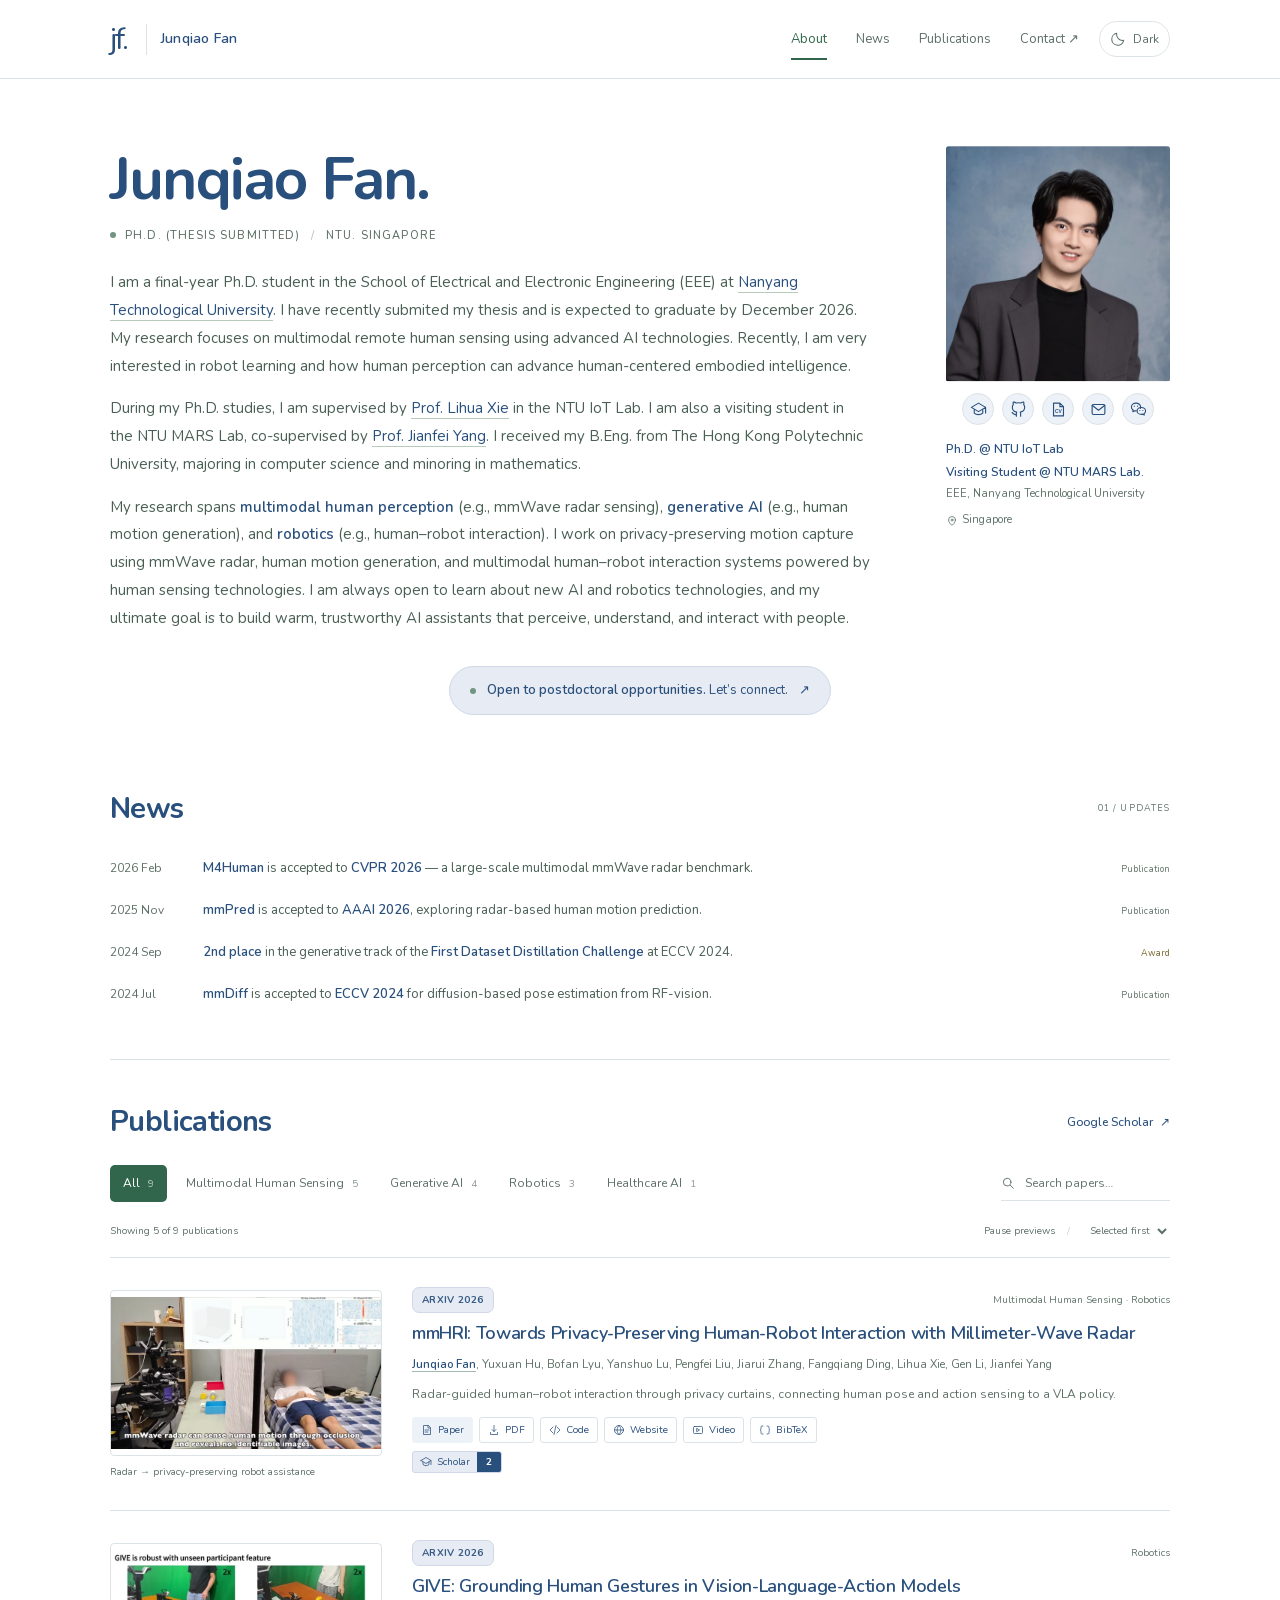
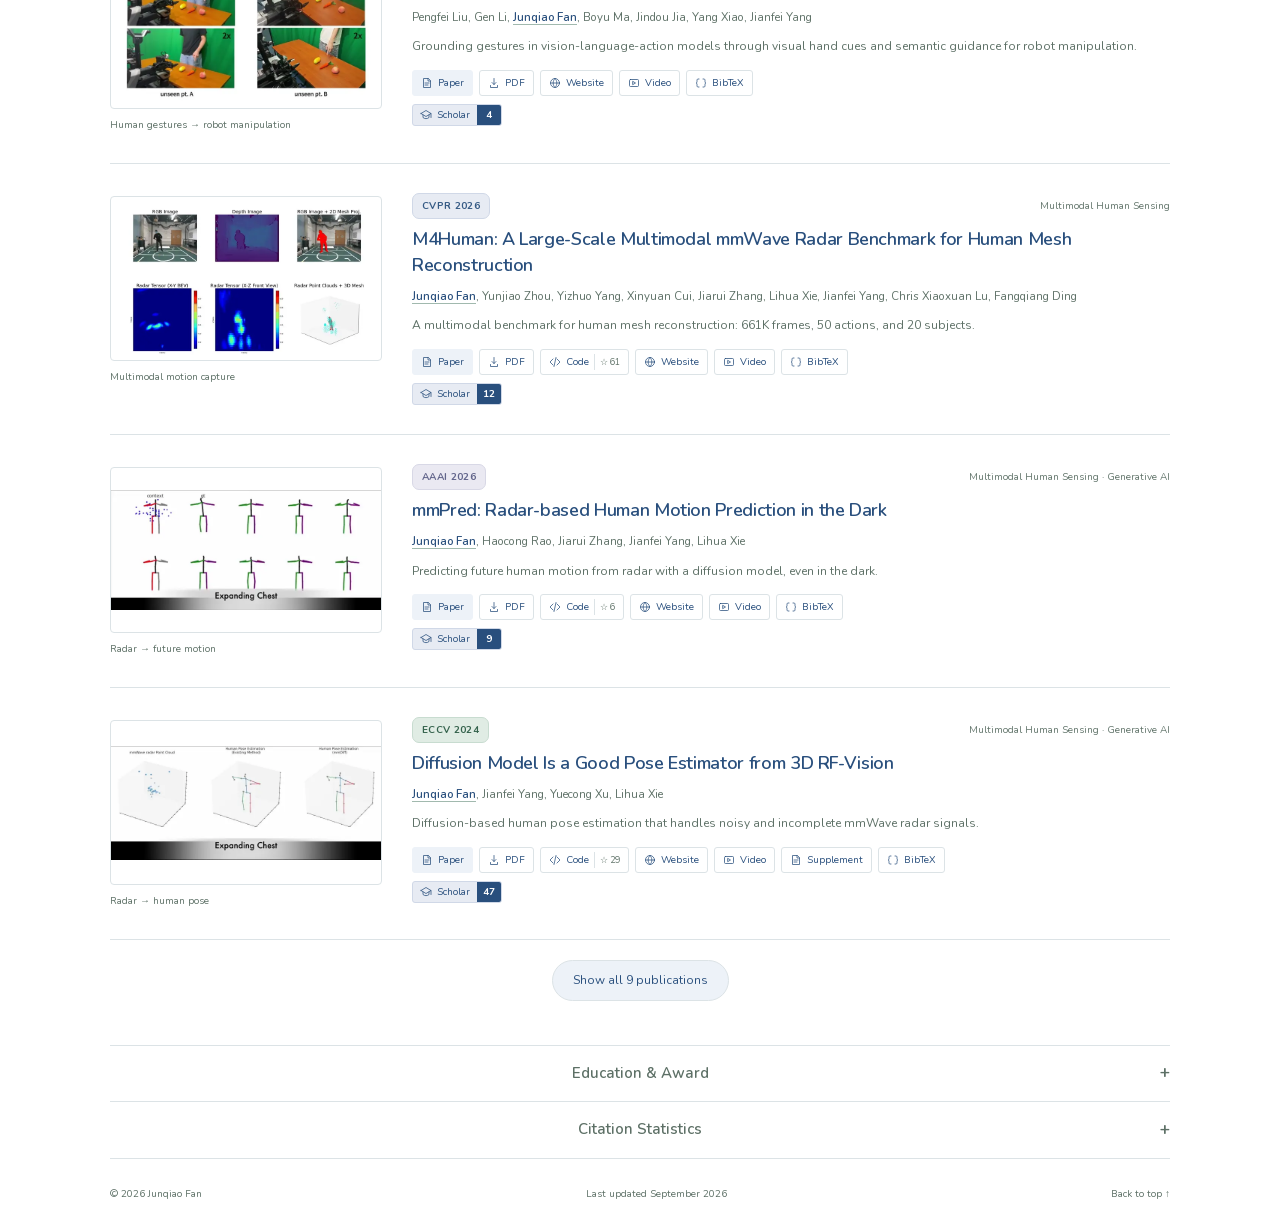
==== index.html @ 4c7e07b0 "Update verified Google Scholar citations" ====
<!doctype html>
<html lang="en" data-theme="light">
<head>
  <meta charset="utf-8">
  <meta name="viewport" content="width=device-width, initial-scale=1">
  <meta name="theme-color" content="#ffffff">
  <meta name="description" content="Junqiao Fan, Ph.D. researcher at Nanyang Technological University. Human sensing, generative AI, and privacy-preserving healthcare. Publications, code, and research demos.">
  <meta property="og:title" content="Junqiao Fan · Human-centered AI">
  <meta property="og:description" content="Research in human sensing, generative AI, and healthcare at Nanyang Technological University.">
  <meta property="og:type" content="website">
  <title>Junqiao Fan · Human-centered AI</title>
  <link rel="icon" href="assets/favicon.svg" type="image/svg+xml">
  <link rel="preload" href="assets/fonts/nunito-latin.woff2" as="font" type="font/woff2" crossorigin>
  <script src="assets/theme.js"></script>
  <link rel="stylesheet" href="assets/style.css">
  <script src="assets/app.js" defer></script>
</head>
<body>
  <a class="skip-link" href="#main">Skip to content</a>
  <header class="site-header">
    <nav class="nav container" aria-label="Main navigation">
      <a class="brand" href="#about" aria-label="Junqiao Fan, home"><span class="monogram">jf.</span><span>Junqiao Fan</span></a>
      <button class="nav-toggle" aria-label="Open navigation" aria-expanded="false" aria-controls="nav-links" hidden>Menu <span aria-hidden="true">＋</span></button>
      <div id="nav-links" class="nav-links">
        <a href="#about" class="active">About</a><a href="#news">News</a><a href="#publications">Publications</a><a href="mailto:fanj0019@e.ntu.edu.sg">Contact <span aria-hidden="true">↗</span></a>
      </div>
      <button id="theme-toggle" class="theme-toggle" type="button" aria-label="Switch to dark mode" title="Switch to dark mode" hidden>
        <svg class="theme-moon" aria-hidden="true" viewBox="0 0 24 24"><path d="M20.5 14A9 9 0 0 1 10 3.5 9 9 0 1 0 20.5 14Z"/></svg>
        <svg class="theme-sun" aria-hidden="true" viewBox="0 0 24 24"><circle cx="12" cy="12" r="4"/><path d="M12 2v2m0 16v2M2 12h2m16 0h2M5 5l1.5 1.5m11 11L19 19M5 19l1.5-1.5m11-11L19 5"/></svg>
        <span class="theme-label">Dark</span>
      </button>
    </nav>
  </header>
  <main id="main" class="container">
    <section id="about" class="hero anchor" aria-labelledby="name">
      <div class="hero-copy">
        <h1 id="name">Junqiao Fan<span class="name-period">.</span></h1>
        <p class="eyebrow"><span class="status-dot" aria-hidden="true"></span> <span class="researcher-status">Ph.D. (thesis submitted)  </span> <span class="eyebrow-divider">/</span>NTU. Singapore</p>
        <p>I am a final-year Ph.D. student in the School of Electrical and Electronic Engineering (EEE) at <a href="https://www.ntu.edu.sg/eee" target="_blank" rel="noopener noreferrer">Nanyang Technological University</a>. I have recently submited my thesis and is expected to graduate by December 2026. My research focuses on multimodal remote human sensing using advanced AI technologies. Recently, I am very interested in robot learning and how human perception can advance human-centered embodied intelligence.</p>
        <p>During my Ph.D. studies, I am supervised by <a href="https://personal.ntu.edu.sg/elhxie/" target="_blank" rel="noopener noreferrer">Prof. Lihua Xie</a> in the NTU IoT Lab. I am also a visiting student in the NTU MARS Lab, co-supervised by <a href="https://marsyang.site/" target="_blank" rel="noopener noreferrer">Prof. Jianfei Yang</a>. I received my B.Eng. from The Hong Kong Polytechnic University, majoring in computer science and minoring in mathematics.</p>
        <p>My research spans <strong>multimodal human perception</strong> (e.g., mmWave radar sensing), <strong>generative AI</strong> (e.g., human motion generation), and <strong>robotics</strong> (e.g., human–robot interaction). I work on privacy-preserving motion capture using mmWave radar, human motion generation, and multimodal human–robot interaction systems powered by human sensing technologies. I am always open to learn about new AI and robotics technologies, and my ultimate goal is to build warm, trustworthy AI assistants that perceive, understand, and interact with people.</p>
      </div>
      <figure class="profile">
        <img src="assets/profile.webp" alt="Junqiao Fan" width="260" height="260" fetchpriority="high">
        <div class="profile-links" aria-label="Profile links">
          <a href="https://scholar.google.com/citations?user=5cEG4tIAAAAJ&amp;hl=en" target="_blank" rel="noopener noreferrer" aria-label="Google Scholar" title="Google Scholar"><svg aria-hidden="true" viewBox="0 0 24 24"><path d="m2 9 10-6 10 6-10 6L2 9Zm4 3v5c3 3 9 3 12 0v-5M22 9v8"/></svg></a>
          <a href="https://github.com/FanJunqiao" target="_blank" rel="noopener noreferrer" aria-label="GitHub" title="GitHub"><svg aria-hidden="true" viewBox="0 0 24 24"><path d="M9 19c-4.3 1.3-4.3-2.1-6-2.6m12 5v-3.5c0-1 .1-1.5-.5-2.2 3-.3 6.2-1.5 6.2-6.8a5.3 5.3 0 0 0-1.4-3.7 5 5 0 0 0-.1-3.7s-1.1-.4-3.8 1.4a13.1 13.1 0 0 0-6.8 0C5.9 1.1 4.8 1.5 4.8 1.5a5 5 0 0 0-.1 3.7 5.3 5.3 0 0 0-1.4 3.7c0 5.3 3.2 6.5 6.2 6.8-.6.7-.6 1.4-.5 2.2v3.5"/></svg></a>
          <a href="assets/Junqiao_Fan_CV.pdf?v=db61ca226f15" target="_blank" rel="noopener noreferrer" aria-label="Download CV" title="CV"><svg aria-hidden="true" viewBox="0 0 24 24"><path d="M14 3H5v18h14V8Zm0 0v5h5"/><text x="7" y="17" fill="currentColor" stroke="none" font-family="Arial,sans-serif" font-size="7" font-weight="700">CV</text></svg></a>
          <a href="mailto:fanj0019@e.ntu.edu.sg" aria-label="Email Junqiao Fan" title="Email"><svg aria-hidden="true" viewBox="0 0 24 24"><rect x="3" y="5" width="18" height="14" rx="2"/><path d="m3 6 9 7 9-7"/></svg></a>
          <a id="wechat-link" href="assets/wechat.jpg" target="_blank" rel="noopener noreferrer" aria-label="WeChat QR code" title="WeChat"><svg aria-hidden="true" viewBox="0 0 24 24"><path d="M14.7 10.4a7.1 7.1 0 0 0 .3-2C15 5.4 12.1 3 8.5 3S2 5.4 2 8.4c0 1.7.9 3.2 2.4 4.2L4 15l2.7-1.3a8 8 0 0 0 2.1.2"/><path d="M22 14c0-2.7-2.7-4.8-6-4.8s-6 2.1-6 4.8 2.7 4.8 6 4.8a8 8 0 0 0 1.8-.2l2.4 1.2-.4-2.2C21.2 16.7 22 15.4 22 14Z"/><g fill="currentColor" stroke="none"><circle cx="6.1" cy="7.3" r=".85"/><circle cx="10.7" cy="7.3" r=".85"/><circle cx="13.9" cy="13.4" r=".8"/><circle cx="18.1" cy="13.4" r=".8"/></g></svg></a>
        </div>
        <figcaption><span>Ph.D. @ NTU IoT Lab<br>Visiting Student @ NTU MARS Lab.</span><span>EEE, Nanyang Technological University </span><span class="profile-location"><svg aria-hidden="true" viewBox="0 0 24 24"><path d="M19 10c0 5-7 11-7 11S5 15 5 10a7 7 0 1 1 14 0Z"/><circle cx="12" cy="10" r="2"/></svg> Singapore</span></figcaption>
      </figure>
      <a class="opportunity" href="mailto:fanj0019@e.ntu.edu.sg"><span class="status-dot" aria-hidden="true"></span><span><strong>Open to postdoctoral opportunities.</strong> Let’s connect.</span><span aria-hidden="true">↗</span></a>
    </section>
    <section id="news" class="section anchor" aria-labelledby="news-heading">
      <div class="section-heading"><h2 id="news-heading">News</h2><span class="section-index" aria-hidden="true">01 / UPDATES</span></div>
      <div class="news-list">
        <div class="news-item"><time datetime="2026-02">2026 Feb</time><p><a href="#m4human">M4Human</a> is accepted to <strong>CVPR 2026</strong> — a large-scale multimodal mmWave radar benchmark.</p><span class="news-marker">Publication</span></div>
        <div class="news-item"><time datetime="2025-11">2025 Nov</time><p><a href="#mmpred">mmPred</a> is accepted to <strong>AAAI 2026</strong>, exploring radar-based human motion prediction.</p><span class="news-marker">Publication</span></div>
        <div class="news-item"><time datetime="2024-09">2024 Sep</time><p><strong>2nd place</strong> in the generative track of the <a href="https://codalab.lisn.upsaclay.fr/competitions/19577" target="_blank" rel="noopener noreferrer">First Dataset Distillation Challenge</a> at ECCV 2024.</p><span class="news-marker award-marker">Award</span></div>
        <div class="news-item"><time datetime="2024-07">2024 Jul</time><p><a href="#mmdiff">mmDiff</a> is accepted to <strong>ECCV 2024</strong> for diffusion-based pose estimation from RF-vision.</p><span class="news-marker">Publication</span></div>
      </div>
    </section>
    <section id="publications" class="section publications-section anchor" aria-labelledby="publications-heading">
      <div class="section-heading"><h2 id="publications-heading">Publications</h2><a class="text-link" href="https://scholar.google.com/citations?user=5cEG4tIAAAAJ&amp;hl=en" target="_blank" rel="noopener noreferrer">Google Scholar <span aria-hidden="true">↗</span></a></div>
      <div class="publication-tools" hidden>
        <div class="filters" role="group" aria-label="Filter publications by research area">
          <button class="filter active" data-filter="all" aria-pressed="true">All <span data-count="all">9</span></button>
          <button class="filter" data-filter="sensing" aria-pressed="false">Multimodal Human Sensing <span data-count="sensing">5</span></button>
          <button class="filter" data-filter="generative" aria-pressed="false">Generative AI <span data-count="generative">4</span></button>
          <button class="filter" data-filter="robotics" aria-pressed="false">Robotics <span data-count="robotics">3</span></button>
          <button class="filter" data-filter="healthcare" aria-pressed="false">Healthcare AI <span data-count="healthcare">1</span></button>
        </div>
        <label class="search-box"><svg aria-hidden="true" viewBox="0 0 24 24"><circle cx="10.5" cy="10.5" r="6.5"/><path d="m16 16 5 5"/></svg><span class="sr-only">Search publications</span><input id="publication-search" type="search" placeholder="Search papers…" autocomplete="off"></label>
      </div>
      <div class="publication-meta"><p id="publication-count" aria-live="polite" aria-atomic="true">9 publications</p><div class="publication-actions" hidden><button id="motion-toggle" class="text-button" aria-pressed="false">Pause previews</button><span class="meta-divider" aria-hidden="true">/</span><label><span class="sr-only">Sort publications</span><select id="publication-sort"><option value="selected">Selected first</option><option value="newest">Newest first</option><option value="oldest">Oldest first</option></select></label></div></div>
      <noscript><p class="noscript-note">All publications are shown below. Enable JavaScript for filters and video previews.</p></noscript>
      <div id="publication-list">
        <!-- PUBLICATIONS:START -->
<article class="publication" id="mmhri" data-year="2026" data-categories="sensing robotics" data-search="mmhri mmhri: towards privacy-preserving human-robot interaction with millimeter-wave radar arxiv 2026 2026 junqiao fan yuxuan hu bofan lyu yanshuo lu pengfei liu jiarui zhang fangqiang ding lihua xie gen li jianfei yang radar-guided human–robot interaction through privacy curtains, connecting human pose and action sensing to a vla policy. multimodal human sensing · robotics" aria-labelledby="mmhri-title">
  <figure class="pub-figure">
    <a class="pub-media" href="assets/media/mmhri-demo.mp4" target="_blank" rel="noopener noreferrer" aria-label="Watch the full mmHRI demo (opens in a new tab)">
      <img src="assets/media/mmhri-poster-30.webp" alt="Radar → privacy-preserving robot assistance" width="720" height="440" loading="lazy" decoding="async"><video data-src="assets/media/mmhri-loop-30-34-45-49.mp4" poster="assets/media/mmhri-poster-30.webp" muted loop playsinline preload="none" aria-hidden="true" tabindex="-1"></video>
    </a>
    <figcaption><span>Radar → privacy-preserving robot assistance</span></figcaption>
  </figure>
  <div class="pub-body">
    <div class="pub-topline"><p class="pub-venue" data-tone="amber">arXiv 2026</p><span class="pub-topic">Multimodal Human Sensing · Robotics</span></div>
    <h3 id="mmhri-title"><a href="https://arxiv.org/abs/2609.34220" target="_blank" rel="noopener noreferrer">mmHRI: Towards Privacy-Preserving Human-Robot Interaction with Millimeter-Wave Radar</a></h3>
    <p class="pub-authors"><strong>Junqiao Fan</strong>, Yuxuan Hu, Bofan Lyu, Yanshuo Lu, Pengfei Liu, Jiarui Zhang, Fangqiang Ding, Lihua Xie, Gen Li, Jianfei Yang</p>
    <p class="pub-summary">Radar-guided human–robot interaction through privacy curtains, connecting human pose and action sensing to a VLA policy.</p>
    <div class="pub-links"><a class="pub-link paper-link" href="https://arxiv.org/abs/2609.34220" target="_blank" rel="noopener noreferrer"><svg aria-hidden="true" viewBox="0 0 24 24"><path d="M14 3H5v18h14V8Zm0 0v5h5M8 12h8M8 16h6"/></svg>Paper</a><a class="pub-link pdf-link" href="https://arxiv.org/pdf/2609.34220" target="_blank" rel="noopener noreferrer"><svg aria-hidden="true" viewBox="0 0 24 24"><path d="M12 3v12m-4-4 4 4 4-4M5 17v4h14v-4"/></svg>PDF</a><a class="pub-link code-link" href="https://github.com/FanJunqiao/mmHRI" target="_blank" rel="noopener noreferrer"><svg aria-hidden="true" viewBox="0 0 24 24"><path d="m8 6-6 6 6 6m8-12 6 6-6 6M14 3l-4 18"/></svg>Code</a><a class="pub-link website-link" href="https://fanjunqiao.github.io/mmHRI-site/" target="_blank" rel="noopener noreferrer"><svg aria-hidden="true" viewBox="0 0 24 24"><circle cx="12" cy="12" r="9"/><path d="M3 12h18M12 3c5 5 5 13 0 18-5-5-5-13 0-18"/></svg>Website</a><a class="pub-link video-link" href="assets/media/mmhri-demo.mp4" target="_blank" rel="noopener noreferrer"><svg aria-hidden="true" viewBox="0 0 24 24"><rect x="3" y="5" width="18" height="14" rx="2"/><path d="m10 9 5 3-5 3Z"/></svg>Video</a><a class="pub-link bib-link" href="assets/bib/mmhri.bib" download data-cite="mmhri" aria-label="BibTeX for mmHRI"><svg aria-hidden="true" viewBox="0 0 24 24"><path d="M8 4H6c-2 0-2 2-2 4v1c0 2-1 3-2 3 1 0 2 1 2 3v1c0 2 0 4 2 4h2m8-16h2c2 0 2 2 2 4v1c0 2 1 3 2 3-1 0-2 1-2 3v1c0 2 0 4-2 4h-2"/></svg>BibTeX</a></div>
    <div class="pub-citations"><a class="pub-link citation-link" href="https://scholar.google.com/citations?view_op=view_citation&amp;hl=en&amp;user=5cEG4tIAAAAJ&amp;pagesize=100&amp;citation_for_view=5cEG4tIAAAAJ:8k81kl-MbHgC" target="_blank" rel="noopener noreferrer" title="Google Scholar · 2 citations · updated 2026-10-19T03:39:54Z" aria-label="Google Scholar: 2 citations for mmHRI"><span class="scholar-label"><svg aria-hidden="true" viewBox="0 0 24 24"><path d="m2 9 10-6 10 6-10 6L2 9Zm4 3v5c3 3 9 3 12 0v-5M22 9v8"/></svg>Scholar</span><span class="citation-count">2</span></a></div>
    <template class="bibtex">@article{fan2026mmhri,
  title = {mmHRI: Towards Privacy-Preserving Human-Robot Interaction with Millimeter-Wave Radar},
  author = {Fan, Junqiao and Hu, Yuxuan and Lyu, Bofan and Lu, Yanshuo and Liu, Pengfei and Zhang, Jiarui and Ding, Fangqiang and Xie, Lihua and Li, Gen and Yang, Jianfei},
  journal = {arXiv preprint arXiv:2609.34220},
  year = {2026},
  url = {https://arxiv.org/abs/2609.34220},
}
</template>
  </div>
</article>
<article class="publication" id="give" data-year="2026" data-categories="robotics" data-search="give give: grounding human gestures in vision-language-action models arxiv 2026 2026 pengfei liu gen li junqiao fan boyu ma jindou jia yang xiao jianfei yang grounding gestures in vision-language-action models through visual hand cues and semantic guidance for robot manipulation. robotics" aria-labelledby="give-title">
  <figure class="pub-figure">
    <a class="pub-media" href="https://luis-cloud-sg.github.io/GIVE-project/static/videos/real_world/real-time%20experiments.mp4" target="_blank" rel="noopener noreferrer" aria-label="Watch the full GIVE demo (opens in a new tab)">
      <img src="assets/media/give-poster.webp" alt="Human gestures → robot manipulation" width="720" height="440" loading="lazy" decoding="async"><video data-src="assets/media/give-loop.mp4" poster="assets/media/give-poster.webp" muted loop playsinline preload="none" aria-hidden="true" tabindex="-1"></video>
    </a>
    <figcaption><span>Human gestures → robot manipulation</span></figcaption>
  </figure>
  <div class="pub-body">
    <div class="pub-topline"><p class="pub-venue" data-tone="amber">arXiv 2026</p><span class="pub-topic">Robotics</span></div>
    <h3 id="give-title"><a href="https://arxiv.org/abs/2606.13435" target="_blank" rel="noopener noreferrer">GIVE: Grounding Human Gestures in Vision-Language-Action Models</a></h3>
    <p class="pub-authors">Pengfei Liu, Gen Li, <strong>Junqiao Fan</strong>, Boyu Ma, Jindou Jia, Yang Xiao, Jianfei Yang</p>
    <p class="pub-summary">Grounding gestures in vision-language-action models through visual hand cues and semantic guidance for robot manipulation.</p>
    <div class="pub-links"><a class="pub-link paper-link" href="https://arxiv.org/abs/2606.13435" target="_blank" rel="noopener noreferrer"><svg aria-hidden="true" viewBox="0 0 24 24"><path d="M14 3H5v18h14V8Zm0 0v5h5M8 12h8M8 16h6"/></svg>Paper</a><a class="pub-link pdf-link" href="https://arxiv.org/pdf/2606.13435" target="_blank" rel="noopener noreferrer"><svg aria-hidden="true" viewBox="0 0 24 24"><path d="M12 3v12m-4-4 4 4 4-4M5 17v4h14v-4"/></svg>PDF</a><a class="pub-link website-link" href="https://luis-cloud-sg.github.io/GIVE-project/" target="_blank" rel="noopener noreferrer"><svg aria-hidden="true" viewBox="0 0 24 24"><circle cx="12" cy="12" r="9"/><path d="M3 12h18M12 3c5 5 5 13 0 18-5-5-5-13 0-18"/></svg>Website</a><a class="pub-link video-link" href="https://luis-cloud-sg.github.io/GIVE-project/static/videos/real_world/real-time%20experiments.mp4" target="_blank" rel="noopener noreferrer"><svg aria-hidden="true" viewBox="0 0 24 24"><rect x="3" y="5" width="18" height="14" rx="2"/><path d="m10 9 5 3-5 3Z"/></svg>Video</a><a class="pub-link bib-link" href="assets/bib/give.bib" download data-cite="give" aria-label="BibTeX for GIVE"><svg aria-hidden="true" viewBox="0 0 24 24"><path d="M8 4H6c-2 0-2 2-2 4v1c0 2-1 3-2 3 1 0 2 1 2 3v1c0 2 0 4 2 4h2m8-16h2c2 0 2 2 2 4v1c0 2 1 3 2 3-1 0-2 1-2 3v1c0 2 0 4-2 4h-2"/></svg>BibTeX</a></div>
    <div class="pub-citations"><a class="pub-link citation-link" href="https://scholar.google.com/citations?view_op=view_citation&amp;hl=en&amp;user=5cEG4tIAAAAJ&amp;pagesize=100&amp;citation_for_view=5cEG4tIAAAAJ:UebtZRa9Y70C" target="_blank" rel="noopener noreferrer" title="Google Scholar · 4 citations · updated 2026-10-19T03:39:54Z" aria-label="Google Scholar: 4 citations for GIVE"><span class="scholar-label"><svg aria-hidden="true" viewBox="0 0 24 24"><path d="m2 9 10-6 10 6-10 6L2 9Zm4 3v5c3 3 9 3 12 0v-5M22 9v8"/></svg>Scholar</span><span class="citation-count">4</span></a></div>
    <template class="bibtex">@article{fan2026give,
  title = {GIVE: Grounding Human Gestures in Vision-Language-Action Models},
  author = {Liu, Pengfei and Li, Gen and Fan, Junqiao and Ma, Boyu and Jia, Jindou and Xiao, Yang and Yang, Jianfei},
  journal = {arXiv preprint arXiv:2606.13435},
  year = {2026},
  url = {https://arxiv.org/abs/2606.13435},
}
</template>
  </div>
</article>
<article class="publication" id="m4human" data-year="2026" data-categories="sensing" data-search="m4human m4human: a large-scale multimodal mmwave radar benchmark for human mesh reconstruction cvpr 2026 2026 junqiao fan yunjiao zhou yizhuo yang xinyuan cui jiarui zhang lihua xie jianfei yang chris xiaoxuan lu fangqiang ding a multimodal benchmark for human mesh reconstruction: 661k frames, 50 actions, and 20 subjects. multimodal human sensing" aria-labelledby="m4human-title">
  <figure class="pub-figure">
    <a class="pub-media" href="https://fanjunqiao.github.io/M4Human-site/static/dataset_videos/combined_output_depth_43.mp4" target="_blank" rel="noopener noreferrer" aria-label="Watch the full M4Human demo (opens in a new tab)">
      <img src="assets/media/m4human-poster.webp" alt="Multimodal motion capture" width="720" height="440" loading="lazy" decoding="async"><video data-src="assets/media/m4human-loop.mp4" poster="assets/media/m4human-poster.webp" muted loop playsinline preload="none" aria-hidden="true" tabindex="-1"></video>
    </a>
    <figcaption><span>Multimodal motion capture</span></figcaption>
  </figure>
  <div class="pub-body">
    <div class="pub-topline"><p class="pub-venue" data-tone="blue">CVPR 2026</p><span class="pub-topic">Multimodal Human Sensing</span></div>
    <h3 id="m4human-title"><a href="https://openaccess.thecvf.com/content/CVPR2026/html/Fan_M4Human_A_Large-Scale_Multimodal_mmWave_Radar_Benchmark_for_Human_Mesh_CVPR_2026_paper.html" target="_blank" rel="noopener noreferrer">M4Human: A Large-Scale Multimodal mmWave Radar Benchmark for Human Mesh Reconstruction</a></h3>
    <p class="pub-authors"><strong>Junqiao Fan</strong>, Yunjiao Zhou, Yizhuo Yang, Xinyuan Cui, Jiarui Zhang, Lihua Xie, Jianfei Yang, Chris Xiaoxuan Lu, Fangqiang Ding</p>
    <p class="pub-summary">A multimodal benchmark for human mesh reconstruction: 661K frames, 50 actions, and 20 subjects.</p>
    <div class="pub-links"><a class="pub-link paper-link" href="https://openaccess.thecvf.com/content/CVPR2026/html/Fan_M4Human_A_Large-Scale_Multimodal_mmWave_Radar_Benchmark_for_Human_Mesh_CVPR_2026_paper.html" target="_blank" rel="noopener noreferrer"><svg aria-hidden="true" viewBox="0 0 24 24"><path d="M14 3H5v18h14V8Zm0 0v5h5M8 12h8M8 16h6"/></svg>Paper</a><a class="pub-link pdf-link" href="https://openaccess.thecvf.com/content/CVPR2026/papers/Fan_M4Human_A_Large-Scale_Multimodal_mmWave_Radar_Benchmark_for_Human_Mesh_CVPR_2026_paper.pdf" target="_blank" rel="noopener noreferrer"><svg aria-hidden="true" viewBox="0 0 24 24"><path d="M12 3v12m-4-4 4 4 4-4M5 17v4h14v-4"/></svg>PDF</a><a class="pub-link code-link" href="https://github.com/FanJunqiao/M4Human" target="_blank" rel="noopener noreferrer"><svg aria-hidden="true" viewBox="0 0 24 24"><path d="m8 6-6 6 6 6m8-12 6 6-6 6M14 3l-4 18"/></svg>Code<span class="stars" title="GitHub stars · 2026-09-29">☆ 61</span></a><a class="pub-link website-link" href="https://fanjunqiao.github.io/M4Human-site/" target="_blank" rel="noopener noreferrer"><svg aria-hidden="true" viewBox="0 0 24 24"><circle cx="12" cy="12" r="9"/><path d="M3 12h18M12 3c5 5 5 13 0 18-5-5-5-13 0-18"/></svg>Website</a><a class="pub-link video-link" href="https://fanjunqiao.github.io/M4Human-site/static/dataset_videos/combined_output_depth_43.mp4" target="_blank" rel="noopener noreferrer"><svg aria-hidden="true" viewBox="0 0 24 24"><rect x="3" y="5" width="18" height="14" rx="2"/><path d="m10 9 5 3-5 3Z"/></svg>Video</a><a class="pub-link bib-link" href="assets/bib/m4human.bib" download data-cite="m4human" aria-label="BibTeX for M4Human"><svg aria-hidden="true" viewBox="0 0 24 24"><path d="M8 4H6c-2 0-2 2-2 4v1c0 2-1 3-2 3 1 0 2 1 2 3v1c0 2 0 4 2 4h2m8-16h2c2 0 2 2 2 4v1c0 2 1 3 2 3-1 0-2 1-2 3v1c0 2 0 4-2 4h-2"/></svg>BibTeX</a></div>
    <div class="pub-citations"><a class="pub-link citation-link" href="https://scholar.google.com/citations?view_op=view_citation&amp;hl=en&amp;user=5cEG4tIAAAAJ&amp;pagesize=100&amp;citation_for_view=5cEG4tIAAAAJ:LkGwnXOMwfcC" target="_blank" rel="noopener noreferrer" title="Google Scholar · 12 citations · updated 2026-10-19T03:39:54Z" aria-label="Google Scholar: 12 citations for M4Human"><span class="scholar-label"><svg aria-hidden="true" viewBox="0 0 24 24"><path d="m2 9 10-6 10 6-10 6L2 9Zm4 3v5c3 3 9 3 12 0v-5M22 9v8"/></svg>Scholar</span><span class="citation-count">12</span></a></div>
    <template class="bibtex">@inproceedings{fan2026m4human,
  title = {M4Human: A Large-Scale Multimodal mmWave Radar Benchmark for Human Mesh Reconstruction},
  author = {Fan, Junqiao and Zhou, Yunjiao and Yang, Yizhuo and Cui, Xinyuan and Zhang, Jiarui and Xie, Lihua and Yang, Jianfei and Lu, Chris Xiaoxuan and Ding, Fangqiang},
  booktitle = {Proceedings of the IEEE/CVF Conference on Computer Vision and Pattern Recognition (CVPR)},
  year = {2026},
  pages = {42836--42846},
  url = {https://openaccess.thecvf.com/content/CVPR2026/html/Fan_M4Human_A_Large-Scale_Multimodal_mmWave_Radar_Benchmark_for_Human_Mesh_CVPR_2026_paper.html},
}
</template>
  </div>
</article>
<article class="publication" id="mmpred" data-year="2026" data-categories="sensing generative" data-search="mmpred mmpred: radar-based human motion prediction in the dark aaai 2026 2026 junqiao fan haocong rao jiarui zhang jianfei yang lihua xie predicting future human motion from radar with a diffusion model, even in the dark. multimodal human sensing · generative ai" aria-labelledby="mmpred-title">
  <figure class="pub-figure">
    <a class="pub-media" href="https://fanjunqiao.github.io/mmPred-site/static/videos/demo_small.mp4" target="_blank" rel="noopener noreferrer" aria-label="Watch the full mmPred demo (opens in a new tab)">
      <img src="assets/media/mmpred-poster.webp" alt="Radar → future motion" width="720" height="440" loading="lazy" decoding="async"><video data-src="assets/media/mmpred-loop.mp4" poster="assets/media/mmpred-poster.webp" muted loop playsinline preload="none" aria-hidden="true" tabindex="-1"></video>
    </a>
    <figcaption><span>Radar → future motion</span></figcaption>
  </figure>
  <div class="pub-body">
    <div class="pub-topline"><p class="pub-venue" data-tone="violet">AAAI 2026</p><span class="pub-topic">Multimodal Human Sensing · Generative AI</span></div>
    <h3 id="mmpred-title"><a href="https://ojs.aaai.org/index.php/AAAI/article/view/37378" target="_blank" rel="noopener noreferrer">mmPred: Radar-based Human Motion Prediction in the Dark</a></h3>
    <p class="pub-authors"><strong>Junqiao Fan</strong>, Haocong Rao, Jiarui Zhang, Jianfei Yang, Lihua Xie</p>
    <p class="pub-summary">Predicting future human motion from radar with a diffusion model, even in the dark.</p>
    <div class="pub-links"><a class="pub-link paper-link" href="https://ojs.aaai.org/index.php/AAAI/article/view/37378" target="_blank" rel="noopener noreferrer"><svg aria-hidden="true" viewBox="0 0 24 24"><path d="M14 3H5v18h14V8Zm0 0v5h5M8 12h8M8 16h6"/></svg>Paper</a><a class="pub-link pdf-link" href="https://ojs.aaai.org/index.php/AAAI/article/download/37378/41340" target="_blank" rel="noopener noreferrer"><svg aria-hidden="true" viewBox="0 0 24 24"><path d="M12 3v12m-4-4 4 4 4-4M5 17v4h14v-4"/></svg>PDF</a><a class="pub-link code-link" href="https://github.com/FanJunqiao/mmPred" target="_blank" rel="noopener noreferrer"><svg aria-hidden="true" viewBox="0 0 24 24"><path d="m8 6-6 6 6 6m8-12 6 6-6 6M14 3l-4 18"/></svg>Code<span class="stars" title="GitHub stars · 2026-09-29">☆ 6</span></a><a class="pub-link website-link" href="https://fanjunqiao.github.io/mmPred-site/" target="_blank" rel="noopener noreferrer"><svg aria-hidden="true" viewBox="0 0 24 24"><circle cx="12" cy="12" r="9"/><path d="M3 12h18M12 3c5 5 5 13 0 18-5-5-5-13 0-18"/></svg>Website</a><a class="pub-link video-link" href="https://fanjunqiao.github.io/mmPred-site/static/videos/demo_small.mp4" target="_blank" rel="noopener noreferrer"><svg aria-hidden="true" viewBox="0 0 24 24"><rect x="3" y="5" width="18" height="14" rx="2"/><path d="m10 9 5 3-5 3Z"/></svg>Video</a><a class="pub-link bib-link" href="assets/bib/mmpred.bib" download data-cite="mmpred" aria-label="BibTeX for mmPred"><svg aria-hidden="true" viewBox="0 0 24 24"><path d="M8 4H6c-2 0-2 2-2 4v1c0 2-1 3-2 3 1 0 2 1 2 3v1c0 2 0 4 2 4h2m8-16h2c2 0 2 2 2 4v1c0 2 1 3 2 3-1 0-2 1-2 3v1c0 2 0 4-2 4h-2"/></svg>BibTeX</a></div>
    <div class="pub-citations"><a class="pub-link citation-link" href="https://scholar.google.com/citations?view_op=view_citation&amp;hl=en&amp;user=5cEG4tIAAAAJ&amp;pagesize=100&amp;citation_for_view=5cEG4tIAAAAJ:_FxGoFyzp5QC" target="_blank" rel="noopener noreferrer" title="Google Scholar · 9 citations · updated 2026-10-19T03:39:54Z" aria-label="Google Scholar: 9 citations for mmPred"><span class="scholar-label"><svg aria-hidden="true" viewBox="0 0 24 24"><path d="m2 9 10-6 10 6-10 6L2 9Zm4 3v5c3 3 9 3 12 0v-5M22 9v8"/></svg>Scholar</span><span class="citation-count">9</span></a></div>
    <template class="bibtex">@article{fan2026mmpred,
  title = {mmPred: Radar-based Human Motion Prediction in the Dark},
  author = {Fan, Junqiao and Rao, Haocong and Zhang, Jiarui and Yang, Jianfei and Xie, Lihua},
  journal = {Proceedings of the AAAI Conference on Artificial Intelligence},
  year = {2026},
  volume = {40},
  number = {5},
  pages = {3777--3785},
  doi = {10.1609/aaai.v40i5.37378},
  url = {https://ojs.aaai.org/index.php/AAAI/article/view/37378},
}
</template>
  </div>
</article>
<article class="publication" id="mmdiff" data-year="2024" data-categories="sensing generative" data-search="mmdiff diffusion model is a good pose estimator from 3d rf-vision eccv 2024 2024 junqiao fan jianfei yang yuecong xu lihua xie diffusion-based human pose estimation that handles noisy and incomplete mmwave radar signals. multimodal human sensing · generative ai" aria-labelledby="mmdiff-title">
  <figure class="pub-figure">
    <a class="pub-media" href="https://fanjunqiao.github.io/mmDiff-site/static/videos/mmDiff%20site.mp4" target="_blank" rel="noopener noreferrer" aria-label="Watch the full mmDiff demo (opens in a new tab)">
      <img src="assets/media/mmdiff-poster.webp" alt="Radar → human pose" width="720" height="440" loading="lazy" decoding="async"><video data-src="assets/media/mmdiff-loop.mp4" poster="assets/media/mmdiff-poster.webp" muted loop playsinline preload="none" aria-hidden="true" tabindex="-1"></video>
    </a>
    <figcaption><span>Radar → human pose</span></figcaption>
  </figure>
  <div class="pub-body">
    <div class="pub-topline"><p class="pub-venue" data-tone="teal">ECCV 2024</p><span class="pub-topic">Multimodal Human Sensing · Generative AI</span></div>
    <h3 id="mmdiff-title"><a href="https://arxiv.org/abs/2403.16198" target="_blank" rel="noopener noreferrer">Diffusion Model Is a Good Pose Estimator from 3D RF-Vision</a></h3>
    <p class="pub-authors"><strong>Junqiao Fan</strong>, Jianfei Yang, Yuecong Xu, Lihua Xie</p>
    <p class="pub-summary">Diffusion-based human pose estimation that handles noisy and incomplete mmWave radar signals.</p>
    <div class="pub-links"><a class="pub-link paper-link" href="https://arxiv.org/abs/2403.16198" target="_blank" rel="noopener noreferrer"><svg aria-hidden="true" viewBox="0 0 24 24"><path d="M14 3H5v18h14V8Zm0 0v5h5M8 12h8M8 16h6"/></svg>Paper</a><a class="pub-link pdf-link" href="https://www.ecva.net/papers/eccv_2024/papers_ECCV/papers/02408.pdf" target="_blank" rel="noopener noreferrer"><svg aria-hidden="true" viewBox="0 0 24 24"><path d="M12 3v12m-4-4 4 4 4-4M5 17v4h14v-4"/></svg>PDF</a><a class="pub-link code-link" href="https://github.com/FanJunqiao/mmDiff" target="_blank" rel="noopener noreferrer"><svg aria-hidden="true" viewBox="0 0 24 24"><path d="m8 6-6 6 6 6m8-12 6 6-6 6M14 3l-4 18"/></svg>Code<span class="stars" title="GitHub stars · 2026-09-29">☆ 29</span></a><a class="pub-link website-link" href="https://fanjunqiao.github.io/mmDiff-site/" target="_blank" rel="noopener noreferrer"><svg aria-hidden="true" viewBox="0 0 24 24"><circle cx="12" cy="12" r="9"/><path d="M3 12h18M12 3c5 5 5 13 0 18-5-5-5-13 0-18"/></svg>Website</a><a class="pub-link video-link" href="https://fanjunqiao.github.io/mmDiff-site/static/videos/mmDiff%20site.mp4" target="_blank" rel="noopener noreferrer"><svg aria-hidden="true" viewBox="0 0 24 24"><rect x="3" y="5" width="18" height="14" rx="2"/><path d="m10 9 5 3-5 3Z"/></svg>Video</a><a class="pub-link supplement-link" href="https://www.ecva.net/papers/eccv_2024/papers_ECCV/papers/02408-supp.pdf" target="_blank" rel="noopener noreferrer"><svg aria-hidden="true" viewBox="0 0 24 24"><path d="M14 3H5v18h14V8Zm0 0v5h5M8 12h8M8 16h6"/></svg>Supplement</a><a class="pub-link bib-link" href="assets/bib/mmdiff.bib" download data-cite="mmdiff" aria-label="BibTeX for mmDiff"><svg aria-hidden="true" viewBox="0 0 24 24"><path d="M8 4H6c-2 0-2 2-2 4v1c0 2-1 3-2 3 1 0 2 1 2 3v1c0 2 0 4 2 4h2m8-16h2c2 0 2 2 2 4v1c0 2 1 3 2 3-1 0-2 1-2 3v1c0 2 0 4-2 4h-2"/></svg>BibTeX</a></div>
    <div class="pub-citations"><a class="pub-link citation-link" href="https://scholar.google.com/citations?view_op=view_citation&amp;hl=en&amp;user=5cEG4tIAAAAJ&amp;pagesize=100&amp;citation_for_view=5cEG4tIAAAAJ:zYLM7Y9cAGgC" target="_blank" rel="noopener noreferrer" title="Google Scholar · 47 citations · updated 2026-10-19T03:39:54Z" aria-label="Google Scholar: 47 citations for mmDiff"><span class="scholar-label"><svg aria-hidden="true" viewBox="0 0 24 24"><path d="m2 9 10-6 10 6-10 6L2 9Zm4 3v5c3 3 9 3 12 0v-5M22 9v8"/></svg>Scholar</span><span class="citation-count">47</span></a></div>
    <template class="bibtex">@inproceedings{fan2024mmdiff,
  title = {Diffusion Model Is a Good Pose Estimator from 3D RF-Vision},
  author = {Fan, Junqiao and Yang, Jianfei and Xu, Yuecong and Xie, Lihua},
  booktitle = {European Conference on Computer Vision},
  year = {2024},
  pages = {1--18},
  url = {https://arxiv.org/abs/2403.16198},
}
</template>
  </div>
</article>
<article class="publication" id="neuralmusic" data-year="2026" data-categories="sensing robotics" data-search="neuralmusic neuralmusic: a hybrid neural-subspace framework for robot sound source localization iros 2026 2026 yizhuo yang junqiao fan shenghai yuan lihua xie combining learned spatial representations with music subspace estimation for robot sound source localization. multimodal human sensing · robotics" aria-labelledby="neuralmusic-title">
  <figure class="pub-figure">
    <a class="pub-media" href="https://arxiv.org/abs/2606.18664" target="_blank" rel="noopener noreferrer" aria-label="Read NeuralMUSIC (opens in a new tab)">
      <img src="assets/media/neuralmusic.webp" alt="Neural–subspace robot audition" width="720" height="440" loading="lazy" decoding="async">
    </a>
    <figcaption><span>Neural–subspace robot audition</span></figcaption>
  </figure>
  <div class="pub-body">
    <div class="pub-topline"><p class="pub-venue" data-tone="blue">IROS 2026</p><span class="pub-topic">Multimodal Human Sensing · Robotics</span></div>
    <h3 id="neuralmusic-title"><a href="https://arxiv.org/abs/2606.18664" target="_blank" rel="noopener noreferrer">NeuralMUSIC: A Hybrid Neural-Subspace Framework for Robot Sound Source Localization</a></h3>
    <p class="pub-authors">Yizhuo Yang, <strong>Junqiao Fan</strong>, Shenghai Yuan, Lihua Xie</p>
    <p class="pub-summary">Combining learned spatial representations with MUSIC subspace estimation for robot sound source localization.</p>
    <div class="pub-links"><a class="pub-link paper-link" href="https://arxiv.org/abs/2606.18664" target="_blank" rel="noopener noreferrer"><svg aria-hidden="true" viewBox="0 0 24 24"><path d="M14 3H5v18h14V8Zm0 0v5h5M8 12h8M8 16h6"/></svg>Paper</a><a class="pub-link pdf-link" href="https://arxiv.org/pdf/2606.18664" target="_blank" rel="noopener noreferrer"><svg aria-hidden="true" viewBox="0 0 24 24"><path d="M12 3v12m-4-4 4 4 4-4M5 17v4h14v-4"/></svg>PDF</a><a class="pub-link bib-link" href="assets/bib/neuralmusic.bib" download data-cite="neuralmusic" aria-label="BibTeX for NeuralMUSIC"><svg aria-hidden="true" viewBox="0 0 24 24"><path d="M8 4H6c-2 0-2 2-2 4v1c0 2-1 3-2 3 1 0 2 1 2 3v1c0 2 0 4 2 4h2m8-16h2c2 0 2 2 2 4v1c0 2 1 3 2 3-1 0-2 1-2 3v1c0 2 0 4-2 4h-2"/></svg>BibTeX</a></div>

    <template class="bibtex">@inproceedings{fan2026neuralmusic,
  title = {NeuralMUSIC: A Hybrid Neural-Subspace Framework for Robot Sound Source Localization},
  author = {Yang, Yizhuo and Fan, Junqiao and Yuan, Shenghai and Xie, Lihua},
  booktitle = {2026 IEEE/RSJ International Conference on Intelligent Robots and Systems (IROS)},
  year = {2026},
  url = {https://arxiv.org/abs/2606.18664},
}
</template>
  </div>
</article>
<article class="publication" id="smamdiff" data-year="2025" data-categories="generative" data-search="smamdiff smamdiff: spatial mamba for stochastic human motion prediction ieee cloudcom 2025 2025 junqiao fan pengfei liu haocong rao a spatial mamba diffusion model with residual-dct motion encoding for coherent, diverse human motion prediction. generative ai" aria-labelledby="smamdiff-title">
  <figure class="pub-figure">
    <a class="pub-media" href="https://arxiv.org/abs/2512.00355" target="_blank" rel="noopener noreferrer" aria-label="Read SMamDiff (opens in a new tab)">
      <img src="assets/media/smamdiff.webp" alt="Spatial Mamba for future human motion" width="720" height="440" loading="lazy" decoding="async">
    </a>
    <figcaption><span>Spatial Mamba for future human motion</span></figcaption>
  </figure>
  <div class="pub-body">
    <div class="pub-topline"><p class="pub-venue" data-tone="rose">IEEE CloudCom 2025</p><span class="pub-topic">Generative AI</span></div>
    <h3 id="smamdiff-title"><a href="https://arxiv.org/abs/2512.00355" target="_blank" rel="noopener noreferrer">SMamDiff: Spatial Mamba for Stochastic Human Motion Prediction</a></h3>
    <p class="pub-authors"><strong>Junqiao Fan</strong>, Pengfei Liu, Haocong Rao</p>
    <p class="pub-summary">A spatial Mamba diffusion model with residual-DCT motion encoding for coherent, diverse human motion prediction.</p>
    <div class="pub-links"><a class="pub-link paper-link" href="https://arxiv.org/abs/2512.00355" target="_blank" rel="noopener noreferrer"><svg aria-hidden="true" viewBox="0 0 24 24"><path d="M14 3H5v18h14V8Zm0 0v5h5M8 12h8M8 16h6"/></svg>Paper</a><a class="pub-link pdf-link" href="https://arxiv.org/pdf/2512.00355" target="_blank" rel="noopener noreferrer"><svg aria-hidden="true" viewBox="0 0 24 24"><path d="M12 3v12m-4-4 4 4 4-4M5 17v4h14v-4"/></svg>PDF</a><a class="pub-link bib-link" href="assets/bib/smamdiff.bib" download data-cite="smamdiff" aria-label="BibTeX for SMamDiff"><svg aria-hidden="true" viewBox="0 0 24 24"><path d="M8 4H6c-2 0-2 2-2 4v1c0 2-1 3-2 3 1 0 2 1 2 3v1c0 2 0 4 2 4h2m8-16h2c2 0 2 2 2 4v1c0 2 1 3 2 3-1 0-2 1-2 3v1c0 2 0 4-2 4h-2"/></svg>BibTeX</a></div>
    <div class="pub-citations"><a class="pub-link citation-link" href="https://scholar.google.com/citations?view_op=view_citation&amp;hl=en&amp;user=5cEG4tIAAAAJ&amp;pagesize=100&amp;citation_for_view=5cEG4tIAAAAJ:ufrVoPGSRksC" target="_blank" rel="noopener noreferrer" title="Google Scholar · 1 citations · updated 2026-10-19T03:39:54Z" aria-label="Google Scholar: 1 citations for SMamDiff"><span class="scholar-label"><svg aria-hidden="true" viewBox="0 0 24 24"><path d="m2 9 10-6 10 6-10 6L2 9Zm4 3v5c3 3 9 3 12 0v-5M22 9v8"/></svg>Scholar</span><span class="citation-count">1</span></a></div>
    <template class="bibtex">@inproceedings{fan2025smamdiff,
  title = {SMamDiff: Spatial Mamba for Stochastic Human Motion Prediction},
  author = {Fan, Junqiao and Liu, Pengfei and Rao, Haocong},
  booktitle = {2025 IEEE International Conference on Cloud Computing Technology and Science (CloudCom)},
  year = {2025},
  pages = {1--8},
  doi = {10.1109/CloudCom67567.2025.11331341},
  url = {https://arxiv.org/abs/2512.00355},
}
</template>
  </div>
</article>
<article class="publication" id="distillation" data-year="2024" data-categories="generative" data-search="dataset distillation generative dataset distillation using min-max diffusion model eccv workshops 2024 2024 junqiao fan yunjiao zhou min chang jordan ren jianfei yang balancing diversity, quality, and generation time for efficient dataset distillation. generative ai" aria-labelledby="distillation-title">
  <figure class="pub-figure">
    <a class="pub-media" href="https://arxiv.org/abs/2503.18626" target="_blank" rel="noopener noreferrer" aria-label="Read Dataset distillation (opens in a new tab)">
      <img src="assets/media/distillation.webp" alt="Generative dataset distillation" width="720" height="440" loading="lazy" decoding="async">
    </a>
    <figcaption><span>Generative dataset distillation</span></figcaption>
  </figure>
  <div class="pub-body">
    <div class="pub-topline"><p class="pub-venue" data-tone="teal">ECCV Workshops 2024</p><span class="pub-topic">Generative AI</span></div>
    <h3 id="distillation-title"><a href="https://arxiv.org/abs/2503.18626" target="_blank" rel="noopener noreferrer">Generative Dataset Distillation Using Min-Max Diffusion Model</a></h3>
    <p class="pub-authors"><strong>Junqiao Fan</strong>, Yunjiao Zhou, Min Chang Jordan Ren, Jianfei Yang</p>
    <p class="pub-summary">Balancing diversity, quality, and generation time for efficient dataset distillation.</p><p class="pub-award"><svg aria-hidden="true" viewBox="0 0 24 24"><circle cx="12" cy="8" r="5"/><path d="m8 12-1 9 5-3 5 3-1-9"/></svg><a href="https://codalab.lisn.upsaclay.fr/competitions/19577" target="_blank" rel="noopener noreferrer">2nd place · Dataset Distillation Challenge</a></p>
    <div class="pub-links"><a class="pub-link paper-link" href="https://arxiv.org/abs/2503.18626" target="_blank" rel="noopener noreferrer"><svg aria-hidden="true" viewBox="0 0 24 24"><path d="M14 3H5v18h14V8Zm0 0v5h5M8 12h8M8 16h6"/></svg>Paper</a><a class="pub-link pdf-link" href="https://arxiv.org/pdf/2503.18626" target="_blank" rel="noopener noreferrer"><svg aria-hidden="true" viewBox="0 0 24 24"><path d="M12 3v12m-4-4 4 4 4-4M5 17v4h14v-4"/></svg>PDF</a><a class="pub-link code-link" href="https://github.com/FanJunqiao/DD_Track2" target="_blank" rel="noopener noreferrer"><svg aria-hidden="true" viewBox="0 0 24 24"><path d="m8 6-6 6 6 6m8-12 6 6-6 6M14 3l-4 18"/></svg>Competition code</a><a class="pub-link bib-link" href="assets/bib/distillation.bib" download data-cite="distillation" aria-label="BibTeX for Dataset distillation"><svg aria-hidden="true" viewBox="0 0 24 24"><path d="M8 4H6c-2 0-2 2-2 4v1c0 2-1 3-2 3 1 0 2 1 2 3v1c0 2 0 4 2 4h2m8-16h2c2 0 2 2 2 4v1c0 2 1 3 2 3-1 0-2 1-2 3v1c0 2 0 4-2 4h-2"/></svg>BibTeX</a></div>

    <template class="bibtex">@inproceedings{fan2024distillation,
  title = {Generative Dataset Distillation Using Min-Max Diffusion Model},
  author = {Fan, Junqiao and Zhou, Yunjiao and Ren, Min Chang Jordan and Yang, Jianfei},
  booktitle = {European Conference on Computer Vision Workshops},
  year = {2024},
  pages = {60--67},
  doi = {10.1007/978-3-031-93806-1_5},
  url = {https://arxiv.org/abs/2503.18626},
}
</template>
  </div>
</article>
<article class="publication" id="iomt" data-year="2022" data-categories="healthcare" data-search="secure iomt federated learning driven secure internet of medical things ieee wireless communications · 2022 2022 junqiao fan xuehe wang yanxiang guo xiping hu bin hu federated learning for secure, privacy-preserving intelligence in connected healthcare. healthcare ai" aria-labelledby="iomt-title">
  <figure class="pub-figure">
    <a class="pub-media" href="https://doi.org/10.1109/MWC.008.00475" target="_blank" rel="noopener noreferrer" aria-label="Read Secure IoMT (opens in a new tab)">
      <img src="assets/media/iomt-fig1.webp" alt="System architecture of FLDIoMT" width="720" height="440" loading="lazy" decoding="async">
    </a>
    <figcaption><span>System architecture of FLDIoMT</span></figcaption>
  </figure>
  <div class="pub-body">
    <div class="pub-topline"><p class="pub-venue" data-tone="rose">IEEE Wireless Communications · 2022</p><span class="pub-topic">Healthcare AI</span></div>
    <h3 id="iomt-title"><a href="https://doi.org/10.1109/MWC.008.00475" target="_blank" rel="noopener noreferrer">Federated Learning Driven Secure Internet of Medical Things</a></h3>
    <p class="pub-authors"><strong>Junqiao Fan</strong>, Xuehe Wang, Yanxiang Guo, Xiping Hu, Bin Hu</p>
    <p class="pub-summary">Federated learning for secure, privacy-preserving intelligence in connected healthcare.</p>
    <div class="pub-links"><a class="pub-link paper-link" href="https://doi.org/10.1109/MWC.008.00475" target="_blank" rel="noopener noreferrer"><svg aria-hidden="true" viewBox="0 0 24 24"><path d="M14 3H5v18h14V8Zm0 0v5h5M8 12h8M8 16h6"/></svg>Paper</a><a class="pub-link bib-link" href="assets/bib/iomt.bib" download data-cite="iomt" aria-label="BibTeX for Secure IoMT"><svg aria-hidden="true" viewBox="0 0 24 24"><path d="M8 4H6c-2 0-2 2-2 4v1c0 2-1 3-2 3 1 0 2 1 2 3v1c0 2 0 4 2 4h2m8-16h2c2 0 2 2 2 4v1c0 2 1 3 2 3-1 0-2 1-2 3v1c0 2 0 4-2 4h-2"/></svg>BibTeX</a></div>
    <div class="pub-citations"><a class="pub-link citation-link" href="https://scholar.google.com/citations?view_op=view_citation&amp;hl=en&amp;user=5cEG4tIAAAAJ&amp;pagesize=100&amp;citation_for_view=5cEG4tIAAAAJ:Tyk-4Ss8FVUC" target="_blank" rel="noopener noreferrer" title="Google Scholar · 43 citations · updated 2026-10-19T03:39:54Z" aria-label="Google Scholar: 43 citations for Secure IoMT"><span class="scholar-label"><svg aria-hidden="true" viewBox="0 0 24 24"><path d="m2 9 10-6 10 6-10 6L2 9Zm4 3v5c3 3 9 3 12 0v-5M22 9v8"/></svg>Scholar</span><span class="citation-count">43</span></a></div>
    <template class="bibtex">@article{fan2022iomt,
  title = {Federated Learning Driven Secure Internet of Medical Things},
  author = {Fan, Junqiao and Wang, Xuehe and Guo, Yanxiang and Hu, Xiping and Hu, Bin},
  journal = {IEEE Wireless Communications},
  year = {2022},
  volume = {29},
  number = {2},
  pages = {68--75},
  doi = {10.1109/MWC.008.00475},
  url = {https://doi.org/10.1109/MWC.008.00475},
}
</template>
  </div>
</article>
      <!-- PUBLICATIONS:END -->
      </div>
      <div class="publication-pagination"><button id="publication-more" class="more-button" aria-controls="publication-list" aria-expanded="false" hidden>Show all publications</button></div>
      <div id="empty-state" class="empty-state" hidden><h3>No matching publications</h3><p>Try another keyword or research area.</p><button id="reset-filters" class="primary-button">Show all publications</button></div>
    </section>
    <div class="background-sections">
      <details id="background" class="stats-disclosure background-disclosure anchor" aria-labelledby="background-heading">
        <summary><h2 id="background-heading">Education &amp; Award</h2><span class="disclosure-icon" aria-hidden="true"></span></summary>
        <div class="background-content background-grid">
          <section id="education" class="anchor" aria-labelledby="education-heading"><h3 class="background-group-heading" id="education-heading">Education</h3><div class="education-item"><span aria-hidden="true" class="timeline-dot"></span><p class="education-date">2022 — Present</p><h3>Nanyang Technological University</h3><p>Ph.D. student · Electrical and Electronic Engineering</p><p class="muted">Singapore</p></div>
<div class="education-item"><span aria-hidden="true" class="timeline-dot"></span><p class="education-date">2018 — 2022</p><h3>The Hong Kong Polytechnic University</h3><p>B.Eng. in Computer Science</p><p class="muted">Hong Kong</p></div></section>
          <section id="awards" class="anchor" aria-labelledby="awards-heading"><h3 class="background-group-heading" id="awards-heading">Award</h3><div class="award-card"><svg aria-hidden="true" class="award-icon" viewbox="0 0 32 32"><path d="M10 5h12v8a6 6 0 0 1-12 0V5Zm0 2H5v4a5 5 0 0 0 5 5m12-9h5v4a5 5 0 0 1-5 5M16 19v7m-6 1h12"></path></svg><p class="education-date">ECCV 2024</p><h3>2nd place</h3><p><a href="https://codalab.lisn.upsaclay.fr/competitions/19577" rel="noopener noreferrer" target="_blank">First Dataset Distillation Challenge</a></p><p class="muted">Generative track</p><a class="text-link" href="#distillation">Explore the work <span aria-hidden="true">↗</span></a></div></section>
        </div>
      </details>
    </div>
    <section class="research-stats" aria-label="Research statistics">
      <!-- METRICS:START -->
<details class="stats-disclosure"><summary>Citation Statistics<span class="disclosure-icon" aria-hidden="true"></span></summary><div class="stats-content"><div class="stats-grid"><div class="stat"><span class="stat-number">9</span><span class="stat-label">Publications</span></div><div class="stat"><span class="stat-number">122</span><span class="stat-label">Citations</span></div><div class="stat"><span class="stat-number">4</span><span class="stat-label">h-index</span></div><div class="stat"><span class="stat-number">3</span><span class="stat-label">i10-index</span></div></div><p class="stats-note">Author-wide citation metrics · <a href="https://scholar.google.com/citations?user=5cEG4tIAAAAJ&amp;hl=en&amp;pagesize=100" target="_blank" rel="noopener noreferrer">Google Scholar snapshot</a> · <time datetime="2026-10-19T03:39:54Z">2026-10-19T03:39:54Z</time></p></div></details>
      <!-- METRICS:END -->
    </section>
  </main>
  <footer class="footer container"><p>© <span id="year">2026</span> Junqiao Fan</p><p>Last updated September 2026</p><a href="#about">Back to top <span aria-hidden="true">↑</span></a></footer>
  <dialog id="citation-dialog" aria-labelledby="citation-heading"><div class="dialog-heading"><h2 id="citation-heading">Cite this work</h2><button class="dialog-close" aria-label="Close citation dialog">×</button></div><p id="citation-title"></p><pre tabindex="0"><code id="citation-code"></code></pre><div class="dialog-actions"><button id="copy-citation" class="primary-button">Copy BibTeX</button><a id="download-citation" class="text-link" download>Download .bib ↓</a><span id="copy-status" role="status"></span></div></dialog>
  <dialog id="wechat-dialog" aria-labelledby="wechat-heading"><div class="dialog-heading"><h2 id="wechat-heading">Connect on WeChat</h2><button class="dialog-close" aria-label="Close WeChat dialog">×</button></div><img src="assets/wechat.jpg" alt="Junqiao Fan’s WeChat QR code" width="280" height="280"><p>Scan the QR code to connect.</p></dialog>
</body>
</html>
---- assets/style.css ----
@font-face{font-family:"Nunito";src:url("fonts/nunito-latin.woff2") format("woff2");font-style:normal;font-weight:400 800;font-display:swap}
/* White light mode, deep charcoal dark mode; blue headings, green selections. */
:root{
  color-scheme:light;
  --bg:#fff;--paper:#fff;--ink:#33433d;--header-bg:rgba(255,255,255,.95);
  --accent:#294f7d;--accent-light:#edf2f8;--accent-hover:#3a6492;
  --selected:#31664d;--selected-hover:#3c775b;--on-selected:#fff;
  --muted:#5d7066;--line:#dce3e6;--focus:#438265;
  --soft-text:#495f54;--secondary:#61746a;--border-hover:#a1b9ae;
  --surface-hover:#e4edf4;--wheat-hover:#ece1b3;
  --sky:#e7ebf3;--sky-line:#d0d8e7;--sky-ink:#365b85;
  --lavender:#eae9f2;--lavender-line:#d8d8e6;--lavender-ink:#62658b;
  --seafoam:#e0ece4;--seafoam-line:#c8dcd0;--seafoam-ink:#35634d;
  --wheat:#f4edcf;--wheat-line:#e2d5a2;--wheat-ink:#756027;
  --olive:#e9eddc;--olive-line:#d4ddbf;--olive-ink:#58683f;
  --heading:"Nunito","Avenir Next",sans-serif;
  --sans:"Nunito","Avenir Next",-apple-system,BlinkMacSystemFont,"Segoe UI",sans-serif;--max:1060px
}
:root[data-theme="dark"]{
  color-scheme:dark;
  --bg:#151c24;--paper:#1c2631;--ink:#dce5e1;--header-bg:rgba(21,28,36,.95);
  --accent:#a6c5ed;--accent-light:#243244;--accent-hover:#c4dbf7;
  --selected:#91c7a7;--selected-hover:#b0d8bd;--on-selected:#142a1e;
  --muted:#a6b9ae;--line:#33414c;--focus:#91c7a7;
  --soft-text:#bdcfc4;--secondary:#9eb2a6;--border-hover:#628577;
  --surface-hover:#2b3d4d;--wheat-hover:#443e28;
  --sky:#253447;--sky-line:#3b516a;--sky-ink:#b5cef0;
  --lavender:#302f45;--lavender-line:#494764;--lavender-ink:#c6c3eb;
  --seafoam:#243c32;--seafoam-line:#3d5c4b;--seafoam-ink:#aad7bd;
  --wheat:#363321;--wheat-line:#595137;--wheat-ink:#e0cd8a;
  --olive:#303827;--olive-line:#4b573c;--olive-ink:#c2d49f;
}
*{box-sizing:border-box}html{scroll-behavior:smooth;scroll-padding-top:95px}body{margin:0;background:var(--bg);color:var(--ink);font-family:var(--sans);font-size:15px;line-height:1.7;-webkit-font-smoothing:antialiased}button,input,select{font:inherit}button,a,input,select{-webkit-tap-highlight-color:transparent}button{cursor:pointer;color:inherit}a{color:var(--accent);text-decoration:none;text-underline-offset:4px}a:hover{text-decoration:underline}a:focus-visible,button:focus-visible,input:focus-visible,select:focus-visible,pre:focus-visible{outline:2px solid var(--focus);outline-offset:5px}p,h1,h2,h3,figure{margin:0}p+p{margin-top:15px}strong{font-weight:600}svg{width:18px;height:18px;fill:none;stroke:currentColor;stroke-width:1.6;stroke-linecap:round;stroke-linejoin:round;flex-shrink:0}[hidden]{display:none!important}.container{width:min(100% - 80px,var(--max));margin-inline:auto}.anchor{scroll-margin-top:95px}.muted{color:var(--muted)}.sr-only{position:absolute;width:1px;height:1px;padding:0;overflow:hidden;clip:rect(0,0,0,0);white-space:nowrap;border:0}.skip-link{position:fixed;z-index:100;top:-80px;left:20px;background:var(--selected);color:var(--on-selected);padding:10px 20px}.skip-link:focus{top:10px}
.site-header{position:sticky;top:0;z-index:20;background:var(--header-bg);backdrop-filter:blur(12px);border-bottom:1px solid var(--line)}.nav{display:flex;min-height:78px;justify-content:space-between;align-items:center;gap:20px}.brand{display:flex;align-items:center;gap:14px;font-size:14px;font-weight:600;letter-spacing:.015em}.brand:hover{text-decoration:none}.monogram{font-family:var(--heading);font-size:31px;font-weight:normal;letter-spacing:-2px;line-height:1;border-right:1px solid var(--line);padding-right:19px}.nav-links{display:flex;align-items:center;gap:29px}.nav-links a{font-size:13px;color:var(--muted);position:relative;padding:27px 0}.nav-links a:hover,.nav-links .active{color:var(--selected);text-decoration:none}.nav-links .active:after{content:"";position:absolute;bottom:17px;left:0;right:0;height:2px;background:var(--selected)}.nav-toggle{display:none;border:0;background:none;font-size:13px}
.hero{display:grid;grid-template-columns:minmax(0,1fr) 224px;gap:34px 76px;padding:67px 0 32px}.eyebrow{font-size:11px;letter-spacing:.105em;text-transform:uppercase;color:var(--muted);display:flex;align-items:center;gap:9px;font-weight:500}.status-dot{display:inline-block;width:6px;height:6px;border-radius:50%;background:#719581;flex-shrink:0}.eyebrow-divider{color:#b7c3b9;margin-inline:2px}h1{font-family:var(--heading);font-size:60px;line-height:1.13;font-weight:700;letter-spacing:-1.8px;margin:0 0 13px;color:var(--accent)}.name-period{color:var(--accent)}.hero-copy>.eyebrow{margin:0 0 24px}.hero-copy>p:not(.eyebrow){color:var(--soft-text);font-size:15px;line-height:1.85}.hero-copy p a{color:var(--accent);box-shadow:0 1px 0 #b7cabb}.hero-copy strong{color:var(--accent)}.profile-links{display:flex;flex-wrap:wrap;justify-content:center;align-items:center;gap:8px;margin-top:11px}.profile-links a{display:inline-flex;flex-shrink:0;align-items:center;justify-content:center;width:32px;height:32px;color:var(--accent);background:var(--accent-light);border:1px solid var(--line);border-radius:50%;transition:background .15s,color .15s,border-color .15s}.profile-links a:is(:hover,:focus-visible,:active,[aria-expanded="true"]){background:var(--selected);border-color:var(--selected);color:var(--on-selected);text-decoration:none}.profile-links svg{width:17px;height:17px;stroke-width:1.6}.profile{padding-top:0}.profile>img{display:block;width:224px;height:236px;object-fit:cover;object-position:center 40%;border-radius:3px;filter:saturate(.83)}.profile figcaption{display:flex;flex-direction:column;font-size:11px;line-height:1.9;color:var(--muted);margin-top:13px}.profile figcaption>span:first-child{font-size:12px;font-weight:600;color:var(--accent)}.profile-location{display:flex;align-items:center;gap:4px;margin-top:6px}.profile-location svg{width:12px;height:12px}.opportunity{grid-column:1/-1;justify-self:center;display:flex;align-items:center;justify-content:center;width:fit-content;max-width:100%;gap:11px;background:var(--sky);padding:12px 20px;font-size:13px;text-align:center;border:1px solid var(--sky-line);border-radius:999px}.opportunity>span:last-child{flex-shrink:0}.opportunity:hover{background:var(--surface-hover);text-decoration:none}
.research-stats{border-bottom:1px solid var(--line);padding:0}.stats-disclosure summary{position:relative;display:flex;align-items:center;justify-content:center;gap:12px;padding:15px 0;list-style:none;cursor:pointer;font-size:15px;font-weight:600;color:var(--muted)}.stats-disclosure summary::-webkit-details-marker{display:none}.stats-disclosure summary:hover{color:var(--accent)}.stats-disclosure summary:focus-visible{outline:2px solid var(--focus);outline-offset:4px}.disclosure-icon{position:absolute;right:0}.disclosure-icon:before{content:"+";font-size:17px}.stats-disclosure[open] .disclosure-icon:before{content:"−"}.stats-content{padding:14px 0 17px}.pub-award a{color:inherit}.stats-grid{display:grid;grid-template-columns:repeat(4,1fr)}.stat{display:flex;flex-direction:column;align-items:center;gap:0;border-right:1px solid var(--line);padding:0 15px}.stat:last-child{border-right:0}.stat-number{font-family:var(--heading);font-size:34px;line-height:1.2;color:var(--accent);font-variant-numeric:tabular-nums}.stat-label{font-size:11px;color:var(--muted);margin-top:5px}.stats-note{font-size:10px;color:var(--muted);text-align:center;margin-top:18px;line-height:1.6}.stats-note a{text-decoration:underline;text-decoration-color:var(--border-hover)}
.section{padding:44px 0;border-bottom:1px solid var(--line)}.section-heading{display:flex;justify-content:space-between;align-items:center;gap:18px;margin-bottom:20px}h2{font-family:var(--heading);font-weight:700;font-size:29px;line-height:1.25;letter-spacing:-.6px;color:var(--accent)}.section-index{font-size:9px;color:var(--secondary);letter-spacing:.12em}.text-link{font-size:12px;font-weight:500}.text-link span{padding-left:4px}.news-list{display:grid;gap:0}.news-item{display:grid;grid-template-columns:76px minmax(0,1fr) 74px;gap:17px;padding:10px 0;align-items:baseline}.news-item time{white-space:nowrap;min-width:max-content;font-size:12px;color:var(--muted);font-variant-numeric:tabular-nums}.news-item p{font-size:13px;line-height:1.7;color:var(--soft-text)}.news-item p a,.news-item p strong{font-weight:600;color:var(--accent)}.news-marker{font-size:9px;color:var(--muted);text-align:right;letter-spacing:.01em}.award-marker{color:var(--wheat-ink)}
.publications-section>.section-heading{margin-bottom:8px}.section-intro{font-size:13px;color:var(--muted)}.publication-tools{display:flex;gap:14px;justify-content:space-between;align-items:center;margin-top:25px}.filters{display:flex;flex-wrap:wrap;gap:6px}.filter{border:1px solid transparent;background:none;border-radius:5px;padding:7px 12px;font-size:12px;color:var(--muted);white-space:nowrap;transition:background .15s,color .15s}.filter>span{font-size:10px;margin-left:5px;opacity:.7}.filter:hover{background:var(--accent-light);color:var(--accent)}.filter.active{background:var(--selected);color:var(--on-selected)}.search-box{border-bottom:1px solid var(--line);display:flex;align-items:center;gap:8px;padding:6px 0;width:169px;color:var(--muted)}.search-box svg{width:14px;height:14px}.search-box input{width:100%;min-width:0;border:0;background:none;outline-offset:4px;font-size:12px;color:var(--ink)}.search-box input::placeholder{color:var(--secondary)}.publication-meta{display:flex;align-items:center;justify-content:space-between;gap:12px;margin:17px 0 0;padding-bottom:13px;border-bottom:1px solid var(--line);font-size:10px;color:var(--muted)}.publication-actions{display:flex;align-items:center;gap:12px}.publication-actions select{font-size:10px;color:var(--muted);border:0;background:none;cursor:pointer;max-width:105px;padding:4px}.text-button{padding:4px 0;border:0;background:none;color:var(--muted);font-size:10px}.text-button:hover{color:var(--accent);text-decoration:underline}.meta-divider{color:#c3cec4}
.publication{display:grid;grid-template-columns:272px minmax(0,1fr);gap:30px;padding:29px 0;border-bottom:1px solid var(--line);scroll-margin-top:110px}.publication:last-child{border-bottom:0}.publication:target{animation:highlight 2s ease-out}.pub-figure{align-self:start;padding-top:3px;min-width:0}.pub-media{aspect-ratio:1.64;position:relative;display:block;overflow:hidden;background:var(--paper);border:1px solid var(--line);border-radius:4px}.pub-media img,.pub-media video{display:block;width:100%;height:100%;object-fit:contain}.pub-media video{position:absolute;inset:0;opacity:0;transition:opacity .15s}.pub-media video.has-frame{opacity:1}.pub-media:hover{border-color:var(--border-hover)}.pub-figure figcaption{display:flex;align-items:center;justify-content:space-between;gap:5px;margin-top:8px;font-size:10px;color:var(--muted)}.loop-label{display:inline-flex;gap:4px;align-items:center;color:var(--sky-ink)}.loop-label svg{width:11px;height:11px}.pub-topline{display:flex;justify-content:space-between;align-items:baseline;gap:10px;margin-bottom:7px}.pub-venue{display:inline-block;width:fit-content;padding:4px 9px;border:1px solid var(--sky-line);border-radius:7px;background:var(--sky);font-size:10px;font-weight:700;line-height:1.6;letter-spacing:.035em;text-transform:uppercase;color:var(--sky-ink)}.pub-venue[data-tone="violet"]{background:var(--lavender);border-color:var(--lavender-line);color:var(--lavender-ink)}.pub-venue[data-tone="teal"]{background:var(--seafoam);border-color:var(--seafoam-line);color:var(--seafoam-ink)}.pub-venue[data-tone="amber"]{background:var(--sky);border-color:var(--sky-line);color:var(--sky-ink)}.pub-venue[data-tone="rose"]{background:var(--olive);border-color:var(--olive-line);color:var(--olive-ink)}.pub-topic{font-size:10px;color:var(--secondary)}.publication h3{font-size:18px;font-weight:600;letter-spacing:-.35px;line-height:1.45;margin:0 0 8px}.publication h3 a{color:var(--accent)}.publication h3 a:hover{color:var(--accent);text-decoration:underline;text-decoration-thickness:1px}.pub-authors{font-size:11.5px;line-height:1.8;color:var(--muted)}.pub-authors strong{color:var(--accent);font-weight:600;text-decoration:underline;text-decoration-color:var(--border-hover);text-underline-offset:3px}.pub-summary{font-size:12px;color:var(--muted);line-height:1.7;margin-top:9px}.pub-award{display:flex;align-items:center;gap:5px;font-size:10px;color:var(--wheat-ink);margin-top:8px}.pub-award svg{width:12px;height:12px}.pub-links{display:flex;flex-wrap:wrap;gap:6px;margin-top:13px;align-items:center}.pub-link{display:inline-flex;align-items:center;gap:5px;border:1px solid var(--line);padding:3px 8px;border-radius:3px;background:none;color:var(--accent);font-size:10px;line-height:1.8;white-space:nowrap;transition:background .15s,border-color .15s}.pub-link:hover{background:var(--accent-light);border-color:var(--border-hover);text-decoration:none}.pub-link svg{width:12px;height:12px;stroke-width:1.5}.pub-link.paper-link{background:var(--accent-light);border-color:var(--accent-light)}.stars{color:var(--secondary);border-left:1px solid var(--line);padding-left:5px;font-size:9px}.publication-footnote{display:flex;justify-content:flex-end;gap:14px;margin-top:16px;font-size:10px;color:var(--muted)}.publication-footnote a{white-space:nowrap}.empty-state{text-align:center;padding:55px 20px}.empty-state h3{font-family:var(--heading);font-size:24px;font-weight:normal;color:var(--accent)}.empty-state p{font-size:13px;color:var(--muted);margin:8px 0 18px}.noscript-note{padding:10px 0;font-size:12px;color:var(--muted)}
.background-sections{border-bottom:1px solid var(--line)}.background-disclosure+.background-disclosure{border-top:1px solid var(--line)}.background-disclosure summary h2{font:inherit;color:inherit;letter-spacing:normal}.background-content{padding:14px 0 24px}
.education-item{position:relative;margin-left:4px;padding:0 0 24px 23px;border-left:1px solid var(--line)}.education-item:last-child{padding-bottom:0}.timeline-dot{position:absolute;left:-4px;top:6px;width:7px;height:7px;border-radius:50%;background:#839b82;box-shadow:0 0 0 4px var(--bg)}.education-date{font-size:10px;letter-spacing:.05em;color:var(--muted);margin-bottom:7px}.education-item h3,.award-card h3{font-size:13px;font-weight:600;color:var(--accent);line-height:1.5}.education-item p:not(.education-date),.award-card p:not(.education-date){font-size:12px;margin-top:3px}.award-card{position:relative;padding-left:42px}.award-icon{position:absolute;left:0;top:0;width:25px;height:25px;color:#a68b36;stroke-width:1.3}.award-card .text-link{display:inline-block;margin-top:15px;font-size:11px}
.footer{display:flex;justify-content:space-between;gap:15px;padding-top:27px;padding-bottom:29px;color:var(--muted);font-size:10px}.footer p+p{margin:0}.footer a{color:var(--muted)}
dialog{padding:28px;width:min(650px,calc(100vw - 32px));max-height:85vh;overflow:auto;border:1px solid var(--line);border-radius:6px;color:var(--ink);background:var(--bg);box-shadow:0 25px 100px #263c3033}dialog::backdrop{background:#263c3059;backdrop-filter:blur(3px)}body:has(dialog[open]){overflow:hidden}.dialog-heading{display:flex;align-items:center;justify-content:space-between;gap:20px}.dialog-heading h2{font-size:25px}.dialog-close{border:0;background:none;font-size:28px;line-height:1;padding:5px;color:var(--muted)}#citation-title{font-size:13px;color:var(--muted);margin-top:14px}dialog pre{margin:20px 0;background:var(--accent-light);padding:18px;border-radius:3px;overflow:auto;font-size:11px;line-height:1.8;white-space:pre-wrap;overflow-wrap:anywhere}.dialog-actions{display:flex;align-items:center;gap:20px;flex-wrap:wrap}.primary-button{background:var(--selected);color:var(--on-selected);border:1px solid var(--selected);border-radius:4px;font-size:12px;padding:8px 14px}.primary-button:hover{background:var(--selected-hover)}#copy-status{font-size:11px;color:var(--muted)}#wechat-dialog{width:min(380px,calc(100vw - 32px));text-align:center}#wechat-dialog .dialog-heading h2{font-size:22px}#wechat-dialog>img{max-width:100%;height:auto;object-fit:contain;margin-top:20px}#wechat-dialog>p{font-size:12px;color:var(--muted);margin-top:10px}
@keyframes highlight{from{background:var(--wheat)}to{background:transparent}}
@media(min-width:1400px){.hero{padding-top:77px;padding-bottom:36px}.section{padding-top:48px;padding-bottom:48px}}
@media(max-width:960px){.profile-links a{width:28px;height:28px}.profile-links{gap:7px}.container{width:calc(100% - 56px)}.hero{grid-template-columns:minmax(0,1fr) 180px;gap:28px 35px;padding-top:48px}.profile>img{width:180px;height:196px}.profile figcaption{font-size:10px}h1{font-size:56px}.hero-copy>p:not(.eyebrow){font-size:14px}.publication{grid-template-columns:235px minmax(0,1fr);gap:23px}.publication-tools{flex-wrap:wrap}.search-box{margin-left:auto}.publication h3{font-size:17px}.pub-topic{display:none}}
@media(max-width:640px){html{scroll-padding-top:80px}.container{width:calc(100% - 36px)}.nav{min-height:65px}.brand{font-size:12px;gap:11px}.monogram{font-size:27px;padding-right:13px}.nav-toggle:not([hidden]){display:flex;align-items:center;gap:10px;padding:10px 0}.nav-links{gap:10px}.nav-links a{font-size:10px;padding:24px 0}.js .nav-links{display:none;position:absolute;top:65px;left:0;right:0;padding:13px 18px 19px;background:var(--bg);border-bottom:1px solid var(--line);flex-direction:column;align-items:stretch;gap:0}.js .nav-links.open{display:flex}.js .nav-links a{font-size:14px;padding:9px 12px}.nav-links .active:after{display:none}.hero{padding-top:33px;grid-template-columns:minmax(0,1fr) 96px;gap:25px 16px}.hero-copy{display:contents}.eyebrow{font-size:8px;letter-spacing:.035em;gap:5px}.hero-copy>.eyebrow{grid-column:1;grid-row:2;align-self:start;flex-wrap:wrap;margin:0}.hero h1{grid-column:1;grid-row:1;align-self:end;font-size:43px;letter-spacing:-1.9px;margin:0}.profile{grid-column:2;grid-row:1/3;padding:0;align-self:start}.profile>img{width:96px;height:106px;border-radius:3px}.profile figcaption{display:none}.hero-copy>p:not(.eyebrow){grid-column:1/-1;margin:0;line-height:1.85;font-size:13px}.hero-copy>p:not(.eyebrow)+p{margin-top:-12px}.profile-links{gap:6px;margin-top:8px}.profile-links a{width:26px;height:26px}.profile-links svg{width:15px;height:15px}.opportunity{padding:11px 12px;gap:8px;font-size:11px;line-height:1.7}.opportunity strong{display:inline}.research-stats{padding:0}.stat{padding:0 5px}.stat-number{font-size:29px}.stat-label{font-size:9px}.stats-note{font-size:9px;margin-top:15px;max-width:280px;margin-inline:auto}.section{padding:32px 0}.section-heading{gap:12px;margin-bottom:15px}h2{font-size:26px;letter-spacing:-.7px}.section-index{font-size:8px}.news-item{grid-template-columns:58px 1fr;gap:11px;padding:9px 0}.news-item time{font-size:10px}.news-item p{font-size:12px}.news-marker{display:none}.publications-section>.section-heading{align-items:start;gap:7px}.publications-section .text-link{font-size:10px;white-space:nowrap;padding-top:7px}.publications-section h2{font-size:24px}.section-intro{font-size:11px}.publication-tools{gap:13px;margin-top:20px}.filters{gap:5px}.filter{font-size:11px;padding:6px 9px}.filter>span{font-size:9px;margin-left:3px}.search-box{width:100%;margin-left:0;padding:8px 0}.publication-meta{font-size:9px;gap:8px;margin-top:12px}.publication-actions{gap:7px}.publication-actions select,.text-button{font-size:9px}.publication{grid-template-columns:1fr;gap:17px;padding:24px 0}.pub-media{aspect-ratio:1.9}.pub-figure{padding:0}.pub-figure figcaption{margin-top:6px}.pub-topline{margin-bottom:7px}.pub-topic{display:block;font-size:9px}.publication h3{font-size:18px;line-height:1.5}.pub-authors{font-size:11px}.pub-summary{font-size:12px}.pub-links{gap:7px;margin-top:13px}.pub-link{font-size:11px;padding:5px 9px}.pub-venue{font-size:10px}.publication-footnote{flex-direction:column;gap:6px;font-size:9px}.education-item h3{font-size:13px}.award-card{padding-left:42px}.footer{flex-wrap:wrap;gap:9px;font-size:9px;padding-top:22px}.footer p:nth-child(2){order:3;width:100%;margin-top:-3px}.footer a{margin-left:auto}dialog{padding:22px}.dialog-actions{gap:14px}}
@media(prefers-reduced-motion:reduce){html{scroll-behavior:auto}*,*:before,*:after{animation:none!important;transition:none!important}}
@media print{.site-header,.publication-tools,.publication-actions,.pub-links button,.container{width:100%;max-width:none}.hero{padding-top:0}.section{padding:20px 0}.publication{break-inside:avoid;grid-template-columns:200px 1fr}.publication[hidden]{display:grid!important}.pub-media video{display:none}.pub-media img{display:block}body{background:white}}

.pub-citations{display:flex;margin-top:8px}.pub-link.citation-link{gap:0;padding:0;overflow:hidden;background:var(--sky);border-color:var(--sky-line);font-size:10px;line-height:1.8}.scholar-label{display:inline-flex;align-items:center;gap:5px;padding:1px 7px}.citation-count{align-self:stretch;display:flex;align-items:center;justify-content:center;min-width:24px;padding:1px 6px;background:var(--accent);color:var(--bg);font-weight:700;font-variant-numeric:tabular-nums}.citation-link:hover{border-color:var(--accent)}.background-grid{display:grid;grid-template-columns:1.4fr 1fr;gap:48px}.background-group-heading{font-size:14px;font-weight:700;color:var(--accent);margin:0 0 22px}@media(max-width:640px){.background-grid{grid-template-columns:1fr;gap:32px}}

/* Overlapping research areas and a compact expandable publication list. */
.publication-tools{flex-wrap:wrap}.search-box{margin-left:auto;flex-shrink:0}.pub-topline{flex-wrap:wrap;align-items:center}.pub-topic{line-height:1.6}.publication-pagination{display:flex;justify-content:center}.more-button{margin-top:20px;padding:9px 20px;border:1px solid var(--line);border-radius:999px;background:var(--accent-light);color:var(--accent);font-size:12px}.more-button:hover{background:var(--surface-hover);border-color:var(--border-hover)}.pub-text-marker{display:flex;align-items:center;gap:12px;align-self:start;padding:12px 0;color:var(--secondary)}.pub-text-marker>span{font-size:30px;font-weight:600;letter-spacing:-1px}.pub-text-marker svg{width:22px;height:22px}.pub-topic{display:block}@media(max-width:640px){.pub-text-marker{display:none}.pub-topline{gap:6px}.pub-topic{width:100%}.search-box{margin-left:0}}@media print{.publication-pagination{display:none}}

/* The theme switch stays beside the navigation on both desktop and mobile. */
.nav-links{margin-left:auto}
.theme-toggle{display:inline-flex;align-items:center;justify-content:center;gap:7px;flex-shrink:0;min-height:36px;padding:6px 10px;border:1px solid var(--line);border-radius:999px;background:var(--bg);color:var(--muted);font-size:12px}
.theme-toggle:hover{background:var(--accent-light);border-color:var(--border-hover);color:var(--selected)}
.theme-toggle svg{width:16px;height:16px}
.theme-sun{display:none}
[data-theme="dark"] .theme-sun{display:block}
[data-theme="dark"] .theme-moon{display:none}
::selection{background:var(--selected);color:var(--on-selected)}
@media(max-width:640px){.nav{gap:14px}.brand{margin-right:auto}.theme-toggle{width:36px;padding:0}.theme-label{display:none}.nav-links{margin-left:0}}
@media print{.theme-toggle{display:none}:root[data-theme]{color-scheme:light;--bg:#fff;--ink:#243b31;--accent:#294f7d;--muted:#4b6054;--soft-text:#3e5348;--secondary:#4b6054;--line:#dce3e6;--accent-light:#edf2f8;--wheat:#f4edcf;--wheat-ink:#756027;--sky:#e7ebf3;--sky-ink:#365b85;--seafoam:#e0ece4;--seafoam-ink:#35634d;--lavender:#eae9f2;--lavender-ink:#62658b;--olive:#e9eddc;--olive-ink:#58683f}}

/* Allow the thesis status to wrap naturally beside the profile on small screens. */
.hero-copy>.eyebrow{flex-wrap:wrap}.researcher-status{min-width:0;max-width:calc(100% - 15px)}.hero-copy>.eyebrow>.status-dot{align-self:flex-start;margin-top:.5em}.thesis-status{letter-spacing:.025em}
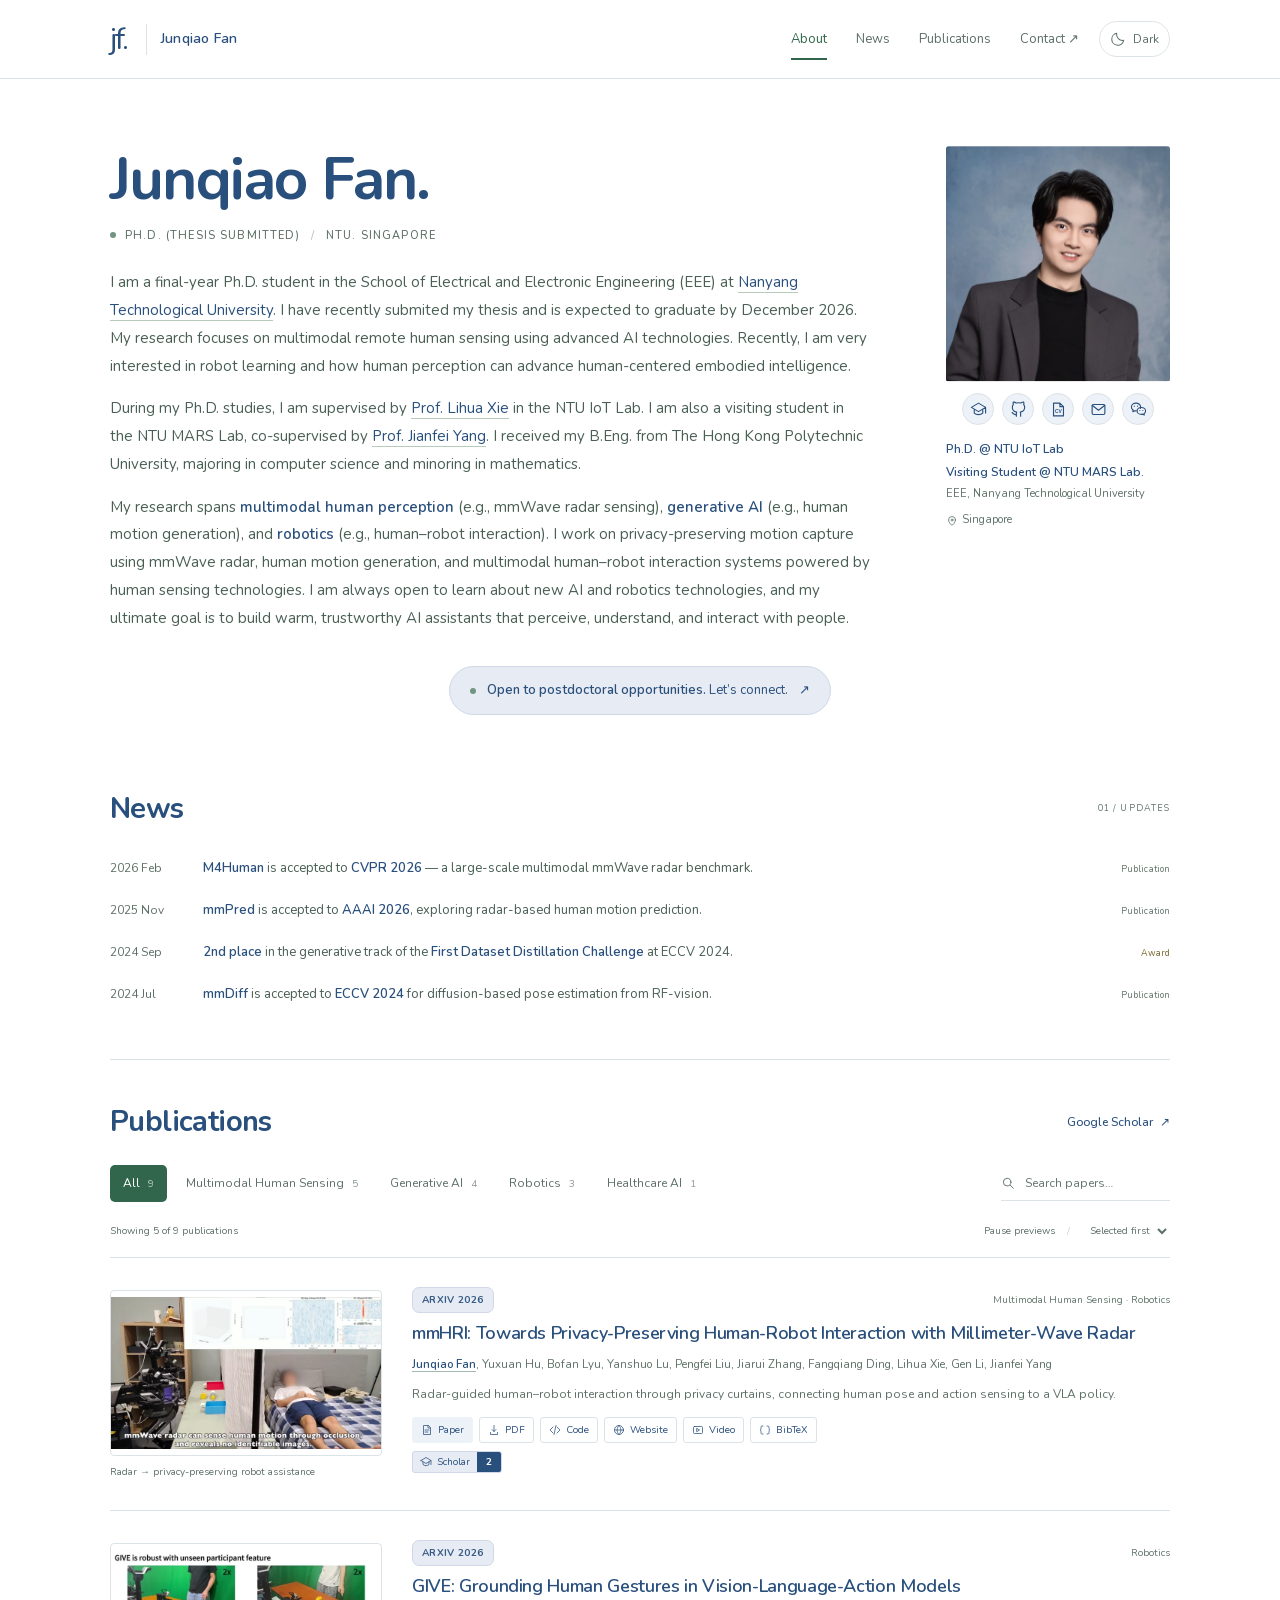
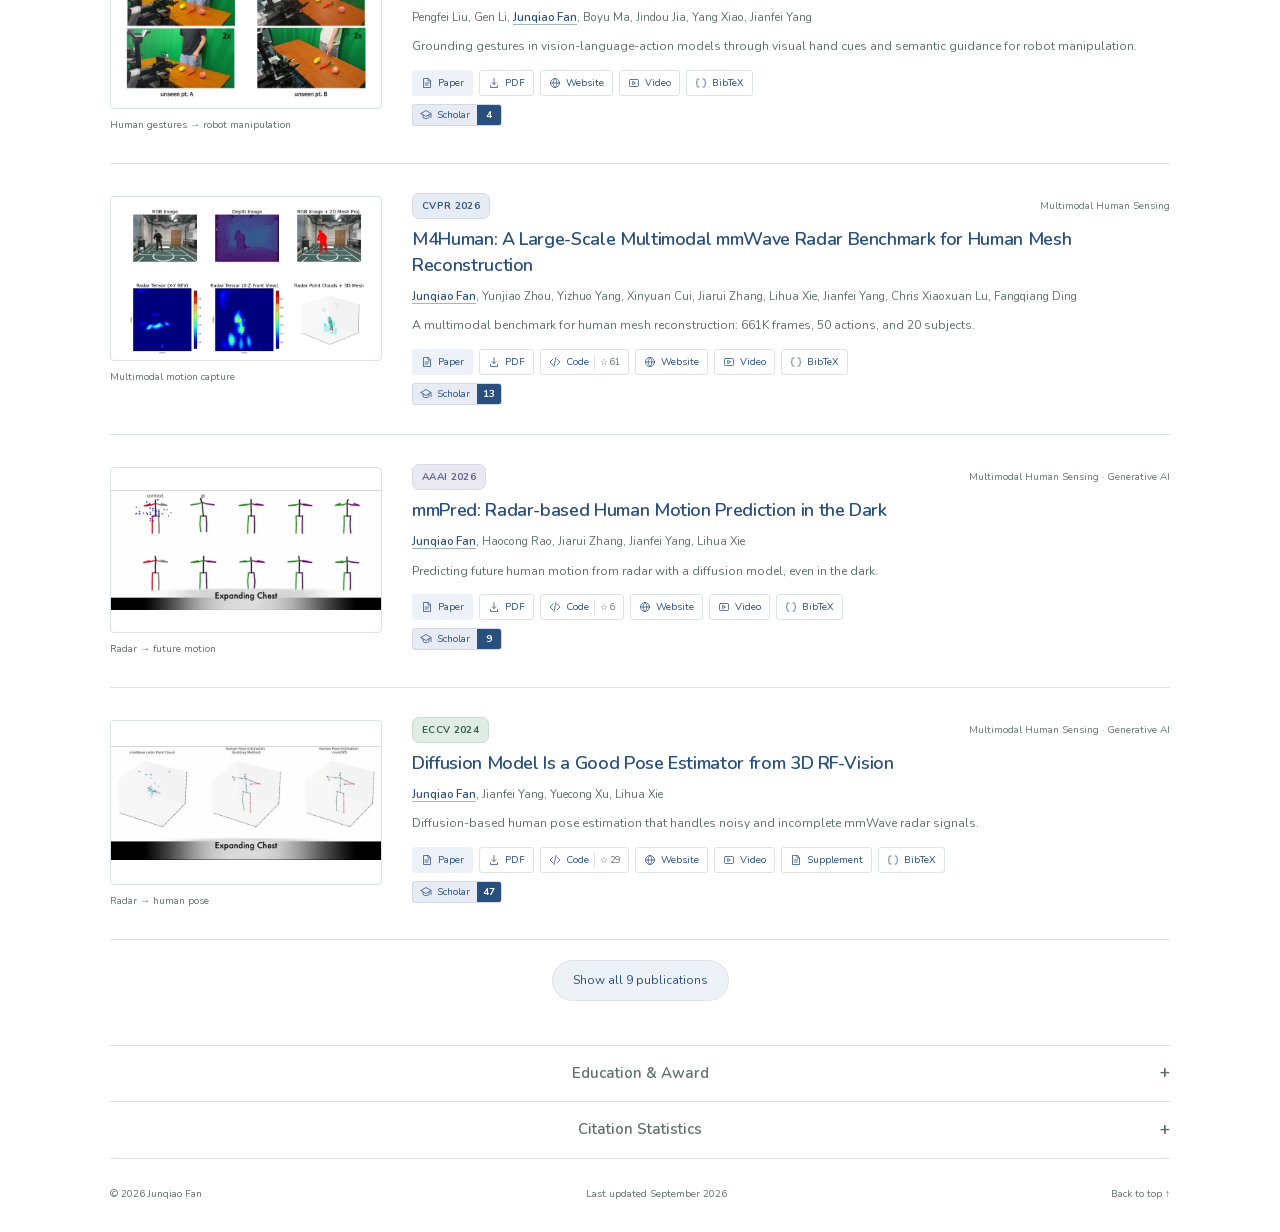
==== commit 26b2a677: "Update verified Google Scholar citations" ====
--- a/index.html
+++ b/index.html
@@ -91,7 +91,7 @@
     <p class="pub-authors"><strong>Junqiao Fan</strong>, Yuxuan Hu, Bofan Lyu, Yanshuo Lu, Pengfei Liu, Jiarui Zhang, Fangqiang Ding, Lihua Xie, Gen Li, Jianfei Yang</p>
     <p class="pub-summary">Radar-guided human–robot interaction through privacy curtains, connecting human pose and action sensing to a VLA policy.</p>
     <div class="pub-links"><a class="pub-link paper-link" href="https://arxiv.org/abs/2609.34220" target="_blank" rel="noopener noreferrer"><svg aria-hidden="true" viewBox="0 0 24 24"><path d="M14 3H5v18h14V8Zm0 0v5h5M8 12h8M8 16h6"/></svg>Paper</a><a class="pub-link pdf-link" href="https://arxiv.org/pdf/2609.34220" target="_blank" rel="noopener noreferrer"><svg aria-hidden="true" viewBox="0 0 24 24"><path d="M12 3v12m-4-4 4 4 4-4M5 17v4h14v-4"/></svg>PDF</a><a class="pub-link code-link" href="https://github.com/FanJunqiao/mmHRI" target="_blank" rel="noopener noreferrer"><svg aria-hidden="true" viewBox="0 0 24 24"><path d="m8 6-6 6 6 6m8-12 6 6-6 6M14 3l-4 18"/></svg>Code</a><a class="pub-link website-link" href="https://fanjunqiao.github.io/mmHRI-site/" target="_blank" rel="noopener noreferrer"><svg aria-hidden="true" viewBox="0 0 24 24"><circle cx="12" cy="12" r="9"/><path d="M3 12h18M12 3c5 5 5 13 0 18-5-5-5-13 0-18"/></svg>Website</a><a class="pub-link video-link" href="assets/media/mmhri-demo.mp4" target="_blank" rel="noopener noreferrer"><svg aria-hidden="true" viewBox="0 0 24 24"><rect x="3" y="5" width="18" height="14" rx="2"/><path d="m10 9 5 3-5 3Z"/></svg>Video</a><a class="pub-link bib-link" href="assets/bib/mmhri.bib" download data-cite="mmhri" aria-label="BibTeX for mmHRI"><svg aria-hidden="true" viewBox="0 0 24 24"><path d="M8 4H6c-2 0-2 2-2 4v1c0 2-1 3-2 3 1 0 2 1 2 3v1c0 2 0 4 2 4h2m8-16h2c2 0 2 2 2 4v1c0 2 1 3 2 3-1 0-2 1-2 3v1c0 2 0 4-2 4h-2"/></svg>BibTeX</a></div>
-    <div class="pub-citations"><a class="pub-link citation-link" href="https://scholar.google.com/citations?view_op=view_citation&amp;hl=en&amp;user=5cEG4tIAAAAJ&amp;pagesize=100&amp;citation_for_view=5cEG4tIAAAAJ:8k81kl-MbHgC" target="_blank" rel="noopener noreferrer" title="Google Scholar · 2 citations · updated 2026-10-19T03:39:54Z" aria-label="Google Scholar: 2 citations for mmHRI"><span class="scholar-label"><svg aria-hidden="true" viewBox="0 0 24 24"><path d="m2 9 10-6 10 6-10 6L2 9Zm4 3v5c3 3 9 3 12 0v-5M22 9v8"/></svg>Scholar</span><span class="citation-count">2</span></a></div>
+    <div class="pub-citations"><a class="pub-link citation-link" href="https://scholar.google.com/citations?view_op=view_citation&amp;hl=en&amp;user=5cEG4tIAAAAJ&amp;pagesize=100&amp;citation_for_view=5cEG4tIAAAAJ:8k81kl-MbHgC" target="_blank" rel="noopener noreferrer" title="Google Scholar · 2 citations · updated 2026-10-25T03:39:18Z" aria-label="Google Scholar: 2 citations for mmHRI"><span class="scholar-label"><svg aria-hidden="true" viewBox="0 0 24 24"><path d="m2 9 10-6 10 6-10 6L2 9Zm4 3v5c3 3 9 3 12 0v-5M22 9v8"/></svg>Scholar</span><span class="citation-count">2</span></a></div>
     <template class="bibtex">@article{fan2026mmhri,
   title = {mmHRI: Towards Privacy-Preserving Human-Robot Interaction with Millimeter-Wave Radar},
   author = {Fan, Junqiao and Hu, Yuxuan and Lyu, Bofan and Lu, Yanshuo and Liu, Pengfei and Zhang, Jiarui and Ding, Fangqiang and Xie, Lihua and Li, Gen and Yang, Jianfei},
@@ -115,7 +115,7 @@
     <p class="pub-authors">Pengfei Liu, Gen Li, <strong>Junqiao Fan</strong>, Boyu Ma, Jindou Jia, Yang Xiao, Jianfei Yang</p>
     <p class="pub-summary">Grounding gestures in vision-language-action models through visual hand cues and semantic guidance for robot manipulation.</p>
     <div class="pub-links"><a class="pub-link paper-link" href="https://arxiv.org/abs/2606.13435" target="_blank" rel="noopener noreferrer"><svg aria-hidden="true" viewBox="0 0 24 24"><path d="M14 3H5v18h14V8Zm0 0v5h5M8 12h8M8 16h6"/></svg>Paper</a><a class="pub-link pdf-link" href="https://arxiv.org/pdf/2606.13435" target="_blank" rel="noopener noreferrer"><svg aria-hidden="true" viewBox="0 0 24 24"><path d="M12 3v12m-4-4 4 4 4-4M5 17v4h14v-4"/></svg>PDF</a><a class="pub-link website-link" href="https://luis-cloud-sg.github.io/GIVE-project/" target="_blank" rel="noopener noreferrer"><svg aria-hidden="true" viewBox="0 0 24 24"><circle cx="12" cy="12" r="9"/><path d="M3 12h18M12 3c5 5 5 13 0 18-5-5-5-13 0-18"/></svg>Website</a><a class="pub-link video-link" href="https://luis-cloud-sg.github.io/GIVE-project/static/videos/real_world/real-time%20experiments.mp4" target="_blank" rel="noopener noreferrer"><svg aria-hidden="true" viewBox="0 0 24 24"><rect x="3" y="5" width="18" height="14" rx="2"/><path d="m10 9 5 3-5 3Z"/></svg>Video</a><a class="pub-link bib-link" href="assets/bib/give.bib" download data-cite="give" aria-label="BibTeX for GIVE"><svg aria-hidden="true" viewBox="0 0 24 24"><path d="M8 4H6c-2 0-2 2-2 4v1c0 2-1 3-2 3 1 0 2 1 2 3v1c0 2 0 4 2 4h2m8-16h2c2 0 2 2 2 4v1c0 2 1 3 2 3-1 0-2 1-2 3v1c0 2 0 4-2 4h-2"/></svg>BibTeX</a></div>
-    <div class="pub-citations"><a class="pub-link citation-link" href="https://scholar.google.com/citations?view_op=view_citation&amp;hl=en&amp;user=5cEG4tIAAAAJ&amp;pagesize=100&amp;citation_for_view=5cEG4tIAAAAJ:UebtZRa9Y70C" target="_blank" rel="noopener noreferrer" title="Google Scholar · 4 citations · updated 2026-10-19T03:39:54Z" aria-label="Google Scholar: 4 citations for GIVE"><span class="scholar-label"><svg aria-hidden="true" viewBox="0 0 24 24"><path d="m2 9 10-6 10 6-10 6L2 9Zm4 3v5c3 3 9 3 12 0v-5M22 9v8"/></svg>Scholar</span><span class="citation-count">4</span></a></div>
+    <div class="pub-citations"><a class="pub-link citation-link" href="https://scholar.google.com/citations?view_op=view_citation&amp;hl=en&amp;user=5cEG4tIAAAAJ&amp;pagesize=100&amp;citation_for_view=5cEG4tIAAAAJ:UebtZRa9Y70C" target="_blank" rel="noopener noreferrer" title="Google Scholar · 4 citations · updated 2026-10-25T03:39:18Z" aria-label="Google Scholar: 4 citations for GIVE"><span class="scholar-label"><svg aria-hidden="true" viewBox="0 0 24 24"><path d="m2 9 10-6 10 6-10 6L2 9Zm4 3v5c3 3 9 3 12 0v-5M22 9v8"/></svg>Scholar</span><span class="citation-count">4</span></a></div>
     <template class="bibtex">@article{fan2026give,
   title = {GIVE: Grounding Human Gestures in Vision-Language-Action Models},
   author = {Liu, Pengfei and Li, Gen and Fan, Junqiao and Ma, Boyu and Jia, Jindou and Xiao, Yang and Yang, Jianfei},
@@ -139,7 +139,7 @@
     <p class="pub-authors"><strong>Junqiao Fan</strong>, Yunjiao Zhou, Yizhuo Yang, Xinyuan Cui, Jiarui Zhang, Lihua Xie, Jianfei Yang, Chris Xiaoxuan Lu, Fangqiang Ding</p>
     <p class="pub-summary">A multimodal benchmark for human mesh reconstruction: 661K frames, 50 actions, and 20 subjects.</p>
     <div class="pub-links"><a class="pub-link paper-link" href="https://openaccess.thecvf.com/content/CVPR2026/html/Fan_M4Human_A_Large-Scale_Multimodal_mmWave_Radar_Benchmark_for_Human_Mesh_CVPR_2026_paper.html" target="_blank" rel="noopener noreferrer"><svg aria-hidden="true" viewBox="0 0 24 24"><path d="M14 3H5v18h14V8Zm0 0v5h5M8 12h8M8 16h6"/></svg>Paper</a><a class="pub-link pdf-link" href="https://openaccess.thecvf.com/content/CVPR2026/papers/Fan_M4Human_A_Large-Scale_Multimodal_mmWave_Radar_Benchmark_for_Human_Mesh_CVPR_2026_paper.pdf" target="_blank" rel="noopener noreferrer"><svg aria-hidden="true" viewBox="0 0 24 24"><path d="M12 3v12m-4-4 4 4 4-4M5 17v4h14v-4"/></svg>PDF</a><a class="pub-link code-link" href="https://github.com/FanJunqiao/M4Human" target="_blank" rel="noopener noreferrer"><svg aria-hidden="true" viewBox="0 0 24 24"><path d="m8 6-6 6 6 6m8-12 6 6-6 6M14 3l-4 18"/></svg>Code<span class="stars" title="GitHub stars · 2026-09-29">☆ 61</span></a><a class="pub-link website-link" href="https://fanjunqiao.github.io/M4Human-site/" target="_blank" rel="noopener noreferrer"><svg aria-hidden="true" viewBox="0 0 24 24"><circle cx="12" cy="12" r="9"/><path d="M3 12h18M12 3c5 5 5 13 0 18-5-5-5-13 0-18"/></svg>Website</a><a class="pub-link video-link" href="https://fanjunqiao.github.io/M4Human-site/static/dataset_videos/combined_output_depth_43.mp4" target="_blank" rel="noopener noreferrer"><svg aria-hidden="true" viewBox="0 0 24 24"><rect x="3" y="5" width="18" height="14" rx="2"/><path d="m10 9 5 3-5 3Z"/></svg>Video</a><a class="pub-link bib-link" href="assets/bib/m4human.bib" download data-cite="m4human" aria-label="BibTeX for M4Human"><svg aria-hidden="true" viewBox="0 0 24 24"><path d="M8 4H6c-2 0-2 2-2 4v1c0 2-1 3-2 3 1 0 2 1 2 3v1c0 2 0 4 2 4h2m8-16h2c2 0 2 2 2 4v1c0 2 1 3 2 3-1 0-2 1-2 3v1c0 2 0 4-2 4h-2"/></svg>BibTeX</a></div>
-    <div class="pub-citations"><a class="pub-link citation-link" href="https://scholar.google.com/citations?view_op=view_citation&amp;hl=en&amp;user=5cEG4tIAAAAJ&amp;pagesize=100&amp;citation_for_view=5cEG4tIAAAAJ:LkGwnXOMwfcC" target="_blank" rel="noopener noreferrer" title="Google Scholar · 12 citations · updated 2026-10-19T03:39:54Z" aria-label="Google Scholar: 12 citations for M4Human"><span class="scholar-label"><svg aria-hidden="true" viewBox="0 0 24 24"><path d="m2 9 10-6 10 6-10 6L2 9Zm4 3v5c3 3 9 3 12 0v-5M22 9v8"/></svg>Scholar</span><span class="citation-count">12</span></a></div>
+    <div class="pub-citations"><a class="pub-link citation-link" href="https://scholar.google.com/citations?view_op=view_citation&amp;hl=en&amp;user=5cEG4tIAAAAJ&amp;pagesize=100&amp;citation_for_view=5cEG4tIAAAAJ:LkGwnXOMwfcC" target="_blank" rel="noopener noreferrer" title="Google Scholar · 13 citations · updated 2026-10-25T03:39:18Z" aria-label="Google Scholar: 13 citations for M4Human"><span class="scholar-label"><svg aria-hidden="true" viewBox="0 0 24 24"><path d="m2 9 10-6 10 6-10 6L2 9Zm4 3v5c3 3 9 3 12 0v-5M22 9v8"/></svg>Scholar</span><span class="citation-count">13</span></a></div>
     <template class="bibtex">@inproceedings{fan2026m4human,
   title = {M4Human: A Large-Scale Multimodal mmWave Radar Benchmark for Human Mesh Reconstruction},
   author = {Fan, Junqiao and Zhou, Yunjiao and Yang, Yizhuo and Cui, Xinyuan and Zhang, Jiarui and Xie, Lihua and Yang, Jianfei and Lu, Chris Xiaoxuan and Ding, Fangqiang},
@@ -164,7 +164,7 @@
     <p class="pub-authors"><strong>Junqiao Fan</strong>, Haocong Rao, Jiarui Zhang, Jianfei Yang, Lihua Xie</p>
     <p class="pub-summary">Predicting future human motion from radar with a diffusion model, even in the dark.</p>
     <div class="pub-links"><a class="pub-link paper-link" href="https://ojs.aaai.org/index.php/AAAI/article/view/37378" target="_blank" rel="noopener noreferrer"><svg aria-hidden="true" viewBox="0 0 24 24"><path d="M14 3H5v18h14V8Zm0 0v5h5M8 12h8M8 16h6"/></svg>Paper</a><a class="pub-link pdf-link" href="https://ojs.aaai.org/index.php/AAAI/article/download/37378/41340" target="_blank" rel="noopener noreferrer"><svg aria-hidden="true" viewBox="0 0 24 24"><path d="M12 3v12m-4-4 4 4 4-4M5 17v4h14v-4"/></svg>PDF</a><a class="pub-link code-link" href="https://github.com/FanJunqiao/mmPred" target="_blank" rel="noopener noreferrer"><svg aria-hidden="true" viewBox="0 0 24 24"><path d="m8 6-6 6 6 6m8-12 6 6-6 6M14 3l-4 18"/></svg>Code<span class="stars" title="GitHub stars · 2026-09-29">☆ 6</span></a><a class="pub-link website-link" href="https://fanjunqiao.github.io/mmPred-site/" target="_blank" rel="noopener noreferrer"><svg aria-hidden="true" viewBox="0 0 24 24"><circle cx="12" cy="12" r="9"/><path d="M3 12h18M12 3c5 5 5 13 0 18-5-5-5-13 0-18"/></svg>Website</a><a class="pub-link video-link" href="https://fanjunqiao.github.io/mmPred-site/static/videos/demo_small.mp4" target="_blank" rel="noopener noreferrer"><svg aria-hidden="true" viewBox="0 0 24 24"><rect x="3" y="5" width="18" height="14" rx="2"/><path d="m10 9 5 3-5 3Z"/></svg>Video</a><a class="pub-link bib-link" href="assets/bib/mmpred.bib" download data-cite="mmpred" aria-label="BibTeX for mmPred"><svg aria-hidden="true" viewBox="0 0 24 24"><path d="M8 4H6c-2 0-2 2-2 4v1c0 2-1 3-2 3 1 0 2 1 2 3v1c0 2 0 4 2 4h2m8-16h2c2 0 2 2 2 4v1c0 2 1 3 2 3-1 0-2 1-2 3v1c0 2 0 4-2 4h-2"/></svg>BibTeX</a></div>
-    <div class="pub-citations"><a class="pub-link citation-link" href="https://scholar.google.com/citations?view_op=view_citation&amp;hl=en&amp;user=5cEG4tIAAAAJ&amp;pagesize=100&amp;citation_for_view=5cEG4tIAAAAJ:_FxGoFyzp5QC" target="_blank" rel="noopener noreferrer" title="Google Scholar · 9 citations · updated 2026-10-19T03:39:54Z" aria-label="Google Scholar: 9 citations for mmPred"><span class="scholar-label"><svg aria-hidden="true" viewBox="0 0 24 24"><path d="m2 9 10-6 10 6-10 6L2 9Zm4 3v5c3 3 9 3 12 0v-5M22 9v8"/></svg>Scholar</span><span class="citation-count">9</span></a></div>
+    <div class="pub-citations"><a class="pub-link citation-link" href="https://scholar.google.com/citations?view_op=view_citation&amp;hl=en&amp;user=5cEG4tIAAAAJ&amp;pagesize=100&amp;citation_for_view=5cEG4tIAAAAJ:_FxGoFyzp5QC" target="_blank" rel="noopener noreferrer" title="Google Scholar · 9 citations · updated 2026-10-25T03:39:18Z" aria-label="Google Scholar: 9 citations for mmPred"><span class="scholar-label"><svg aria-hidden="true" viewBox="0 0 24 24"><path d="m2 9 10-6 10 6-10 6L2 9Zm4 3v5c3 3 9 3 12 0v-5M22 9v8"/></svg>Scholar</span><span class="citation-count">9</span></a></div>
     <template class="bibtex">@article{fan2026mmpred,
   title = {mmPred: Radar-based Human Motion Prediction in the Dark},
   author = {Fan, Junqiao and Rao, Haocong and Zhang, Jiarui and Yang, Jianfei and Xie, Lihua},
@@ -192,7 +192,7 @@
     <p class="pub-authors"><strong>Junqiao Fan</strong>, Jianfei Yang, Yuecong Xu, Lihua Xie</p>
     <p class="pub-summary">Diffusion-based human pose estimation that handles noisy and incomplete mmWave radar signals.</p>
     <div class="pub-links"><a class="pub-link paper-link" href="https://arxiv.org/abs/2403.16198" target="_blank" rel="noopener noreferrer"><svg aria-hidden="true" viewBox="0 0 24 24"><path d="M14 3H5v18h14V8Zm0 0v5h5M8 12h8M8 16h6"/></svg>Paper</a><a class="pub-link pdf-link" href="https://www.ecva.net/papers/eccv_2024/papers_ECCV/papers/02408.pdf" target="_blank" rel="noopener noreferrer"><svg aria-hidden="true" viewBox="0 0 24 24"><path d="M12 3v12m-4-4 4 4 4-4M5 17v4h14v-4"/></svg>PDF</a><a class="pub-link code-link" href="https://github.com/FanJunqiao/mmDiff" target="_blank" rel="noopener noreferrer"><svg aria-hidden="true" viewBox="0 0 24 24"><path d="m8 6-6 6 6 6m8-12 6 6-6 6M14 3l-4 18"/></svg>Code<span class="stars" title="GitHub stars · 2026-09-29">☆ 29</span></a><a class="pub-link website-link" href="https://fanjunqiao.github.io/mmDiff-site/" target="_blank" rel="noopener noreferrer"><svg aria-hidden="true" viewBox="0 0 24 24"><circle cx="12" cy="12" r="9"/><path d="M3 12h18M12 3c5 5 5 13 0 18-5-5-5-13 0-18"/></svg>Website</a><a class="pub-link video-link" href="https://fanjunqiao.github.io/mmDiff-site/static/videos/mmDiff%20site.mp4" target="_blank" rel="noopener noreferrer"><svg aria-hidden="true" viewBox="0 0 24 24"><rect x="3" y="5" width="18" height="14" rx="2"/><path d="m10 9 5 3-5 3Z"/></svg>Video</a><a class="pub-link supplement-link" href="https://www.ecva.net/papers/eccv_2024/papers_ECCV/papers/02408-supp.pdf" target="_blank" rel="noopener noreferrer"><svg aria-hidden="true" viewBox="0 0 24 24"><path d="M14 3H5v18h14V8Zm0 0v5h5M8 12h8M8 16h6"/></svg>Supplement</a><a class="pub-link bib-link" href="assets/bib/mmdiff.bib" download data-cite="mmdiff" aria-label="BibTeX for mmDiff"><svg aria-hidden="true" viewBox="0 0 24 24"><path d="M8 4H6c-2 0-2 2-2 4v1c0 2-1 3-2 3 1 0 2 1 2 3v1c0 2 0 4 2 4h2m8-16h2c2 0 2 2 2 4v1c0 2 1 3 2 3-1 0-2 1-2 3v1c0 2 0 4-2 4h-2"/></svg>BibTeX</a></div>
-    <div class="pub-citations"><a class="pub-link citation-link" href="https://scholar.google.com/citations?view_op=view_citation&amp;hl=en&amp;user=5cEG4tIAAAAJ&amp;pagesize=100&amp;citation_for_view=5cEG4tIAAAAJ:zYLM7Y9cAGgC" target="_blank" rel="noopener noreferrer" title="Google Scholar · 47 citations · updated 2026-10-19T03:39:54Z" aria-label="Google Scholar: 47 citations for mmDiff"><span class="scholar-label"><svg aria-hidden="true" viewBox="0 0 24 24"><path d="m2 9 10-6 10 6-10 6L2 9Zm4 3v5c3 3 9 3 12 0v-5M22 9v8"/></svg>Scholar</span><span class="citation-count">47</span></a></div>
+    <div class="pub-citations"><a class="pub-link citation-link" href="https://scholar.google.com/citations?view_op=view_citation&amp;hl=en&amp;user=5cEG4tIAAAAJ&amp;pagesize=100&amp;citation_for_view=5cEG4tIAAAAJ:zYLM7Y9cAGgC" target="_blank" rel="noopener noreferrer" title="Google Scholar · 47 citations · updated 2026-10-25T03:39:18Z" aria-label="Google Scholar: 47 citations for mmDiff"><span class="scholar-label"><svg aria-hidden="true" viewBox="0 0 24 24"><path d="m2 9 10-6 10 6-10 6L2 9Zm4 3v5c3 3 9 3 12 0v-5M22 9v8"/></svg>Scholar</span><span class="citation-count">47</span></a></div>
     <template class="bibtex">@inproceedings{fan2024mmdiff,
   title = {Diffusion Model Is a Good Pose Estimator from 3D RF-Vision},
   author = {Fan, Junqiao and Yang, Jianfei and Xu, Yuecong and Xie, Lihua},
@@ -241,7 +241,7 @@
     <p class="pub-authors"><strong>Junqiao Fan</strong>, Pengfei Liu, Haocong Rao</p>
     <p class="pub-summary">A spatial Mamba diffusion model with residual-DCT motion encoding for coherent, diverse human motion prediction.</p>
     <div class="pub-links"><a class="pub-link paper-link" href="https://arxiv.org/abs/2512.00355" target="_blank" rel="noopener noreferrer"><svg aria-hidden="true" viewBox="0 0 24 24"><path d="M14 3H5v18h14V8Zm0 0v5h5M8 12h8M8 16h6"/></svg>Paper</a><a class="pub-link pdf-link" href="https://arxiv.org/pdf/2512.00355" target="_blank" rel="noopener noreferrer"><svg aria-hidden="true" viewBox="0 0 24 24"><path d="M12 3v12m-4-4 4 4 4-4M5 17v4h14v-4"/></svg>PDF</a><a class="pub-link bib-link" href="assets/bib/smamdiff.bib" download data-cite="smamdiff" aria-label="BibTeX for SMamDiff"><svg aria-hidden="true" viewBox="0 0 24 24"><path d="M8 4H6c-2 0-2 2-2 4v1c0 2-1 3-2 3 1 0 2 1 2 3v1c0 2 0 4 2 4h2m8-16h2c2 0 2 2 2 4v1c0 2 1 3 2 3-1 0-2 1-2 3v1c0 2 0 4-2 4h-2"/></svg>BibTeX</a></div>
-    <div class="pub-citations"><a class="pub-link citation-link" href="https://scholar.google.com/citations?view_op=view_citation&amp;hl=en&amp;user=5cEG4tIAAAAJ&amp;pagesize=100&amp;citation_for_view=5cEG4tIAAAAJ:ufrVoPGSRksC" target="_blank" rel="noopener noreferrer" title="Google Scholar · 1 citations · updated 2026-10-19T03:39:54Z" aria-label="Google Scholar: 1 citations for SMamDiff"><span class="scholar-label"><svg aria-hidden="true" viewBox="0 0 24 24"><path d="m2 9 10-6 10 6-10 6L2 9Zm4 3v5c3 3 9 3 12 0v-5M22 9v8"/></svg>Scholar</span><span class="citation-count">1</span></a></div>
+    <div class="pub-citations"><a class="pub-link citation-link" href="https://scholar.google.com/citations?view_op=view_citation&amp;hl=en&amp;user=5cEG4tIAAAAJ&amp;pagesize=100&amp;citation_for_view=5cEG4tIAAAAJ:ufrVoPGSRksC" target="_blank" rel="noopener noreferrer" title="Google Scholar · 1 citations · updated 2026-10-25T03:39:18Z" aria-label="Google Scholar: 1 citations for SMamDiff"><span class="scholar-label"><svg aria-hidden="true" viewBox="0 0 24 24"><path d="m2 9 10-6 10 6-10 6L2 9Zm4 3v5c3 3 9 3 12 0v-5M22 9v8"/></svg>Scholar</span><span class="citation-count">1</span></a></div>
     <template class="bibtex">@inproceedings{fan2025smamdiff,
   title = {SMamDiff: Spatial Mamba for Stochastic Human Motion Prediction},
   author = {Fan, Junqiao and Liu, Pengfei and Rao, Haocong},
@@ -293,7 +293,7 @@
     <p class="pub-authors"><strong>Junqiao Fan</strong>, Xuehe Wang, Yanxiang Guo, Xiping Hu, Bin Hu</p>
     <p class="pub-summary">Federated learning for secure, privacy-preserving intelligence in connected healthcare.</p>
     <div class="pub-links"><a class="pub-link paper-link" href="https://doi.org/10.1109/MWC.008.00475" target="_blank" rel="noopener noreferrer"><svg aria-hidden="true" viewBox="0 0 24 24"><path d="M14 3H5v18h14V8Zm0 0v5h5M8 12h8M8 16h6"/></svg>Paper</a><a class="pub-link bib-link" href="assets/bib/iomt.bib" download data-cite="iomt" aria-label="BibTeX for Secure IoMT"><svg aria-hidden="true" viewBox="0 0 24 24"><path d="M8 4H6c-2 0-2 2-2 4v1c0 2-1 3-2 3 1 0 2 1 2 3v1c0 2 0 4 2 4h2m8-16h2c2 0 2 2 2 4v1c0 2 1 3 2 3-1 0-2 1-2 3v1c0 2 0 4-2 4h-2"/></svg>BibTeX</a></div>
-    <div class="pub-citations"><a class="pub-link citation-link" href="https://scholar.google.com/citations?view_op=view_citation&amp;hl=en&amp;user=5cEG4tIAAAAJ&amp;pagesize=100&amp;citation_for_view=5cEG4tIAAAAJ:Tyk-4Ss8FVUC" target="_blank" rel="noopener noreferrer" title="Google Scholar · 43 citations · updated 2026-10-19T03:39:54Z" aria-label="Google Scholar: 43 citations for Secure IoMT"><span class="scholar-label"><svg aria-hidden="true" viewBox="0 0 24 24"><path d="m2 9 10-6 10 6-10 6L2 9Zm4 3v5c3 3 9 3 12 0v-5M22 9v8"/></svg>Scholar</span><span class="citation-count">43</span></a></div>
+    <div class="pub-citations"><a class="pub-link citation-link" href="https://scholar.google.com/citations?view_op=view_citation&amp;hl=en&amp;user=5cEG4tIAAAAJ&amp;pagesize=100&amp;citation_for_view=5cEG4tIAAAAJ:Tyk-4Ss8FVUC" target="_blank" rel="noopener noreferrer" title="Google Scholar · 43 citations · updated 2026-10-25T03:39:18Z" aria-label="Google Scholar: 43 citations for Secure IoMT"><span class="scholar-label"><svg aria-hidden="true" viewBox="0 0 24 24"><path d="m2 9 10-6 10 6-10 6L2 9Zm4 3v5c3 3 9 3 12 0v-5M22 9v8"/></svg>Scholar</span><span class="citation-count">43</span></a></div>
     <template class="bibtex">@article{fan2022iomt,
   title = {Federated Learning Driven Secure Internet of Medical Things},
   author = {Fan, Junqiao and Wang, Xuehe and Guo, Yanxiang and Hu, Xiping and Hu, Bin},
@@ -325,7 +325,7 @@
     </div>
     <section class="research-stats" aria-label="Research statistics">
       <!-- METRICS:START -->
-<details class="stats-disclosure"><summary>Citation Statistics<span class="disclosure-icon" aria-hidden="true"></span></summary><div class="stats-content"><div class="stats-grid"><div class="stat"><span class="stat-number">9</span><span class="stat-label">Publications</span></div><div class="stat"><span class="stat-number">122</span><span class="stat-label">Citations</span></div><div class="stat"><span class="stat-number">4</span><span class="stat-label">h-index</span></div><div class="stat"><span class="stat-number">3</span><span class="stat-label">i10-index</span></div></div><p class="stats-note">Author-wide citation metrics · <a href="https://scholar.google.com/citations?user=5cEG4tIAAAAJ&amp;hl=en&amp;pagesize=100" target="_blank" rel="noopener noreferrer">Google Scholar snapshot</a> · <time datetime="2026-10-19T03:39:54Z">2026-10-19T03:39:54Z</time></p></div></details>
+<details class="stats-disclosure"><summary>Citation Statistics<span class="disclosure-icon" aria-hidden="true"></span></summary><div class="stats-content"><div class="stats-grid"><div class="stat"><span class="stat-number">9</span><span class="stat-label">Publications</span></div><div class="stat"><span class="stat-number">123</span><span class="stat-label">Citations</span></div><div class="stat"><span class="stat-number">4</span><span class="stat-label">h-index</span></div><div class="stat"><span class="stat-number">3</span><span class="stat-label">i10-index</span></div></div><p class="stats-note">Author-wide citation metrics · <a href="https://scholar.google.com/citations?user=5cEG4tIAAAAJ&amp;hl=en&amp;pagesize=100" target="_blank" rel="noopener noreferrer">Google Scholar snapshot</a> · <time datetime="2026-10-25T03:39:18Z">2026-10-25T03:39:18Z</time></p></div></details>
       <!-- METRICS:END -->
     </section>
   </main>
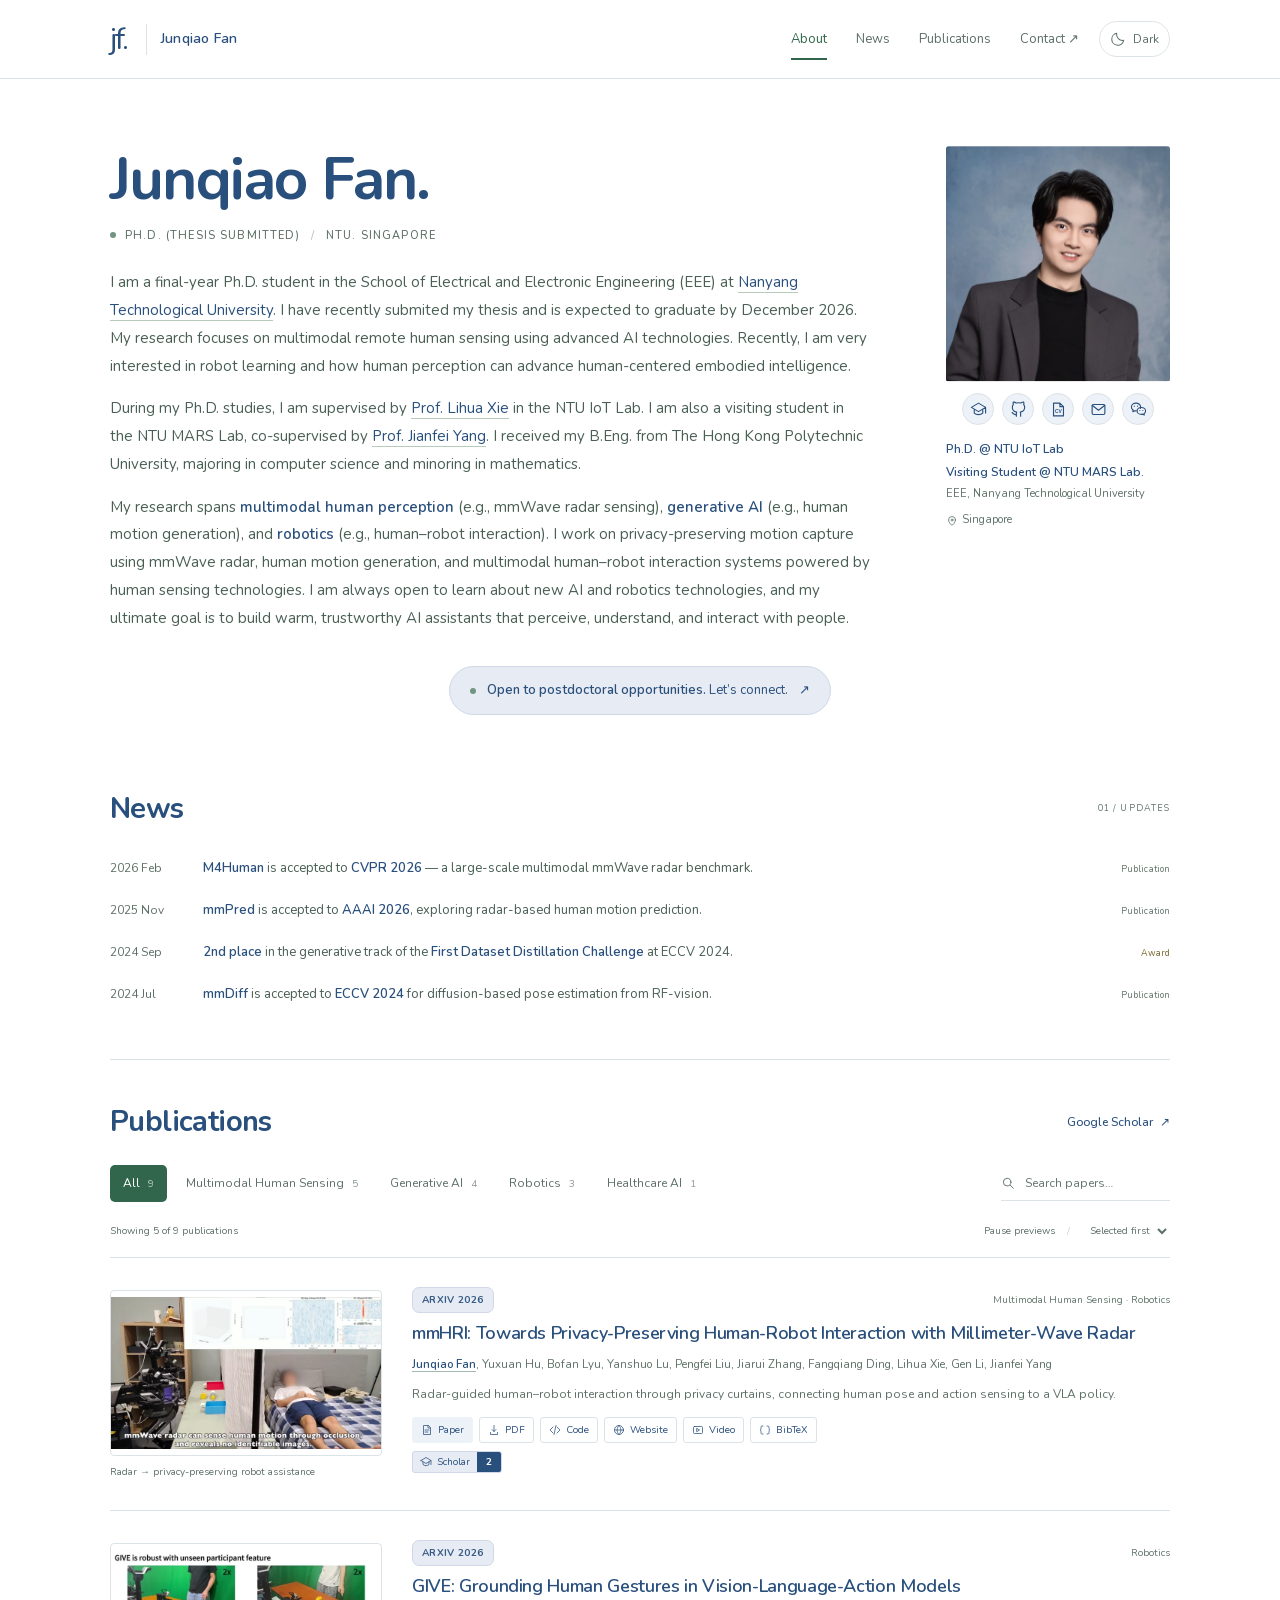
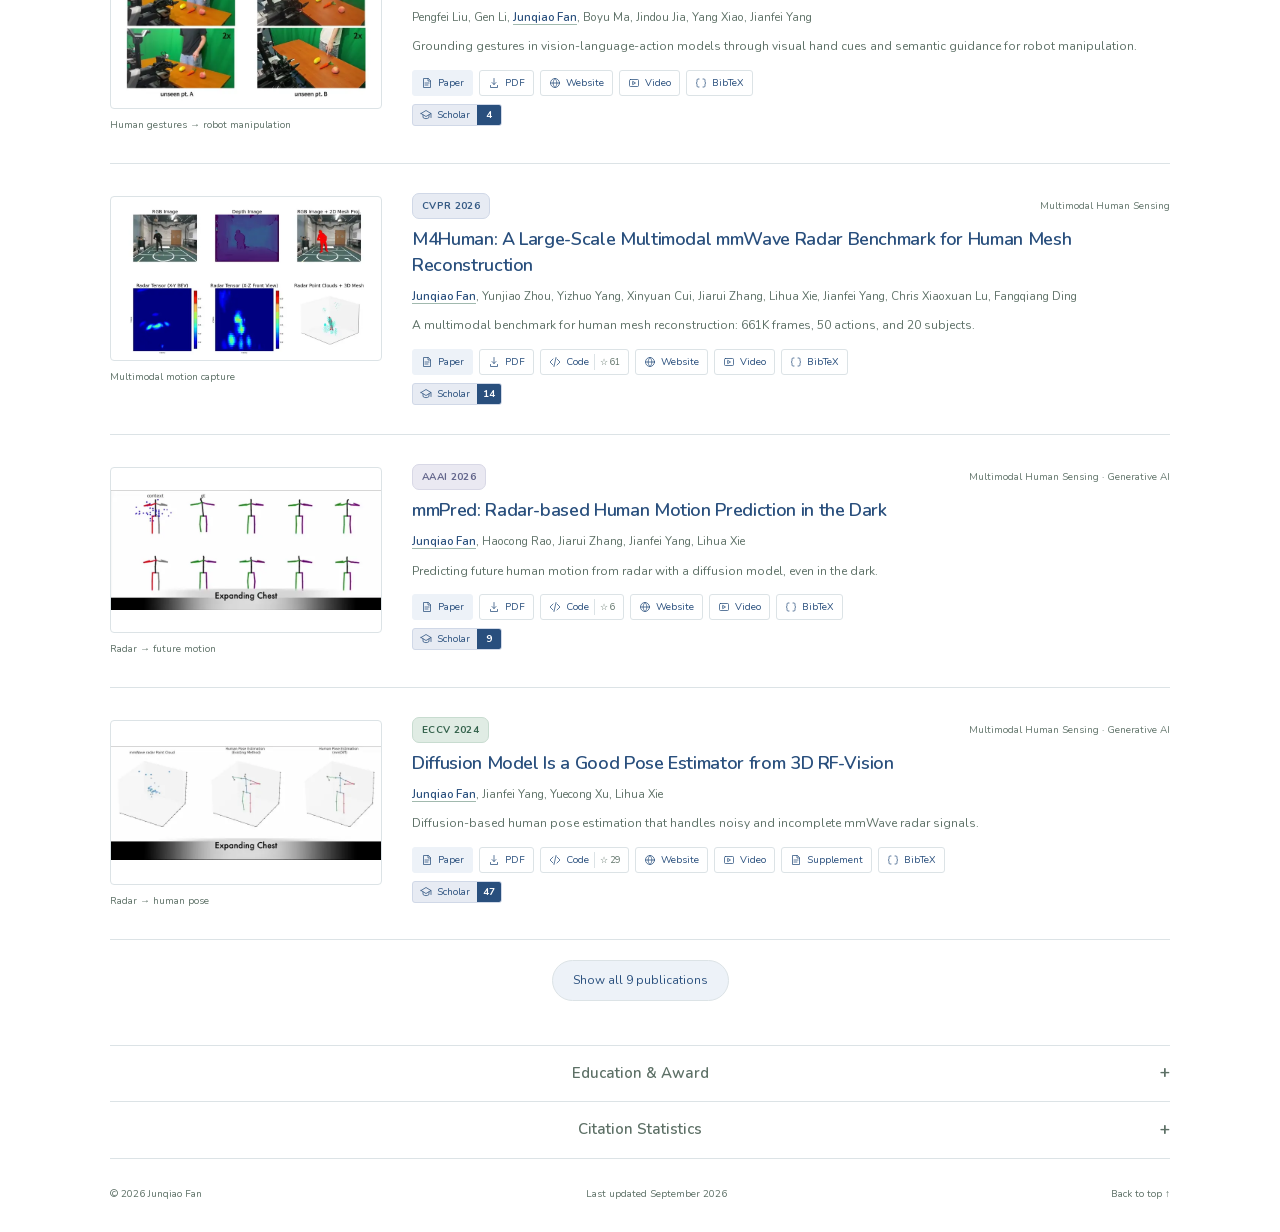
==== commit 47cd1632: "Update verified Google Scholar citations" ====
--- a/index.html
+++ b/index.html
@@ -91,7 +91,7 @@
     <p class="pub-authors"><strong>Junqiao Fan</strong>, Yuxuan Hu, Bofan Lyu, Yanshuo Lu, Pengfei Liu, Jiarui Zhang, Fangqiang Ding, Lihua Xie, Gen Li, Jianfei Yang</p>
     <p class="pub-summary">Radar-guided human–robot interaction through privacy curtains, connecting human pose and action sensing to a VLA policy.</p>
     <div class="pub-links"><a class="pub-link paper-link" href="https://arxiv.org/abs/2609.34220" target="_blank" rel="noopener noreferrer"><svg aria-hidden="true" viewBox="0 0 24 24"><path d="M14 3H5v18h14V8Zm0 0v5h5M8 12h8M8 16h6"/></svg>Paper</a><a class="pub-link pdf-link" href="https://arxiv.org/pdf/2609.34220" target="_blank" rel="noopener noreferrer"><svg aria-hidden="true" viewBox="0 0 24 24"><path d="M12 3v12m-4-4 4 4 4-4M5 17v4h14v-4"/></svg>PDF</a><a class="pub-link code-link" href="https://github.com/FanJunqiao/mmHRI" target="_blank" rel="noopener noreferrer"><svg aria-hidden="true" viewBox="0 0 24 24"><path d="m8 6-6 6 6 6m8-12 6 6-6 6M14 3l-4 18"/></svg>Code</a><a class="pub-link website-link" href="https://fanjunqiao.github.io/mmHRI-site/" target="_blank" rel="noopener noreferrer"><svg aria-hidden="true" viewBox="0 0 24 24"><circle cx="12" cy="12" r="9"/><path d="M3 12h18M12 3c5 5 5 13 0 18-5-5-5-13 0-18"/></svg>Website</a><a class="pub-link video-link" href="assets/media/mmhri-demo.mp4" target="_blank" rel="noopener noreferrer"><svg aria-hidden="true" viewBox="0 0 24 24"><rect x="3" y="5" width="18" height="14" rx="2"/><path d="m10 9 5 3-5 3Z"/></svg>Video</a><a class="pub-link bib-link" href="assets/bib/mmhri.bib" download data-cite="mmhri" aria-label="BibTeX for mmHRI"><svg aria-hidden="true" viewBox="0 0 24 24"><path d="M8 4H6c-2 0-2 2-2 4v1c0 2-1 3-2 3 1 0 2 1 2 3v1c0 2 0 4 2 4h2m8-16h2c2 0 2 2 2 4v1c0 2 1 3 2 3-1 0-2 1-2 3v1c0 2 0 4-2 4h-2"/></svg>BibTeX</a></div>
-    <div class="pub-citations"><a class="pub-link citation-link" href="https://scholar.google.com/citations?view_op=view_citation&amp;hl=en&amp;user=5cEG4tIAAAAJ&amp;pagesize=100&amp;citation_for_view=5cEG4tIAAAAJ:8k81kl-MbHgC" target="_blank" rel="noopener noreferrer" title="Google Scholar · 2 citations · updated 2026-10-25T03:39:18Z" aria-label="Google Scholar: 2 citations for mmHRI"><span class="scholar-label"><svg aria-hidden="true" viewBox="0 0 24 24"><path d="m2 9 10-6 10 6-10 6L2 9Zm4 3v5c3 3 9 3 12 0v-5M22 9v8"/></svg>Scholar</span><span class="citation-count">2</span></a></div>
+    <div class="pub-citations"><a class="pub-link citation-link" href="https://scholar.google.com/citations?view_op=view_citation&amp;hl=en&amp;user=5cEG4tIAAAAJ&amp;pagesize=100&amp;citation_for_view=5cEG4tIAAAAJ:8k81kl-MbHgC" target="_blank" rel="noopener noreferrer" title="Google Scholar · 2 citations · updated 2026-10-29T03:30:24Z" aria-label="Google Scholar: 2 citations for mmHRI"><span class="scholar-label"><svg aria-hidden="true" viewBox="0 0 24 24"><path d="m2 9 10-6 10 6-10 6L2 9Zm4 3v5c3 3 9 3 12 0v-5M22 9v8"/></svg>Scholar</span><span class="citation-count">2</span></a></div>
     <template class="bibtex">@article{fan2026mmhri,
   title = {mmHRI: Towards Privacy-Preserving Human-Robot Interaction with Millimeter-Wave Radar},
   author = {Fan, Junqiao and Hu, Yuxuan and Lyu, Bofan and Lu, Yanshuo and Liu, Pengfei and Zhang, Jiarui and Ding, Fangqiang and Xie, Lihua and Li, Gen and Yang, Jianfei},
@@ -115,7 +115,7 @@
     <p class="pub-authors">Pengfei Liu, Gen Li, <strong>Junqiao Fan</strong>, Boyu Ma, Jindou Jia, Yang Xiao, Jianfei Yang</p>
     <p class="pub-summary">Grounding gestures in vision-language-action models through visual hand cues and semantic guidance for robot manipulation.</p>
     <div class="pub-links"><a class="pub-link paper-link" href="https://arxiv.org/abs/2606.13435" target="_blank" rel="noopener noreferrer"><svg aria-hidden="true" viewBox="0 0 24 24"><path d="M14 3H5v18h14V8Zm0 0v5h5M8 12h8M8 16h6"/></svg>Paper</a><a class="pub-link pdf-link" href="https://arxiv.org/pdf/2606.13435" target="_blank" rel="noopener noreferrer"><svg aria-hidden="true" viewBox="0 0 24 24"><path d="M12 3v12m-4-4 4 4 4-4M5 17v4h14v-4"/></svg>PDF</a><a class="pub-link website-link" href="https://luis-cloud-sg.github.io/GIVE-project/" target="_blank" rel="noopener noreferrer"><svg aria-hidden="true" viewBox="0 0 24 24"><circle cx="12" cy="12" r="9"/><path d="M3 12h18M12 3c5 5 5 13 0 18-5-5-5-13 0-18"/></svg>Website</a><a class="pub-link video-link" href="https://luis-cloud-sg.github.io/GIVE-project/static/videos/real_world/real-time%20experiments.mp4" target="_blank" rel="noopener noreferrer"><svg aria-hidden="true" viewBox="0 0 24 24"><rect x="3" y="5" width="18" height="14" rx="2"/><path d="m10 9 5 3-5 3Z"/></svg>Video</a><a class="pub-link bib-link" href="assets/bib/give.bib" download data-cite="give" aria-label="BibTeX for GIVE"><svg aria-hidden="true" viewBox="0 0 24 24"><path d="M8 4H6c-2 0-2 2-2 4v1c0 2-1 3-2 3 1 0 2 1 2 3v1c0 2 0 4 2 4h2m8-16h2c2 0 2 2 2 4v1c0 2 1 3 2 3-1 0-2 1-2 3v1c0 2 0 4-2 4h-2"/></svg>BibTeX</a></div>
-    <div class="pub-citations"><a class="pub-link citation-link" href="https://scholar.google.com/citations?view_op=view_citation&amp;hl=en&amp;user=5cEG4tIAAAAJ&amp;pagesize=100&amp;citation_for_view=5cEG4tIAAAAJ:UebtZRa9Y70C" target="_blank" rel="noopener noreferrer" title="Google Scholar · 4 citations · updated 2026-10-25T03:39:18Z" aria-label="Google Scholar: 4 citations for GIVE"><span class="scholar-label"><svg aria-hidden="true" viewBox="0 0 24 24"><path d="m2 9 10-6 10 6-10 6L2 9Zm4 3v5c3 3 9 3 12 0v-5M22 9v8"/></svg>Scholar</span><span class="citation-count">4</span></a></div>
+    <div class="pub-citations"><a class="pub-link citation-link" href="https://scholar.google.com/citations?view_op=view_citation&amp;hl=en&amp;user=5cEG4tIAAAAJ&amp;pagesize=100&amp;citation_for_view=5cEG4tIAAAAJ:UebtZRa9Y70C" target="_blank" rel="noopener noreferrer" title="Google Scholar · 4 citations · updated 2026-10-29T03:30:24Z" aria-label="Google Scholar: 4 citations for GIVE"><span class="scholar-label"><svg aria-hidden="true" viewBox="0 0 24 24"><path d="m2 9 10-6 10 6-10 6L2 9Zm4 3v5c3 3 9 3 12 0v-5M22 9v8"/></svg>Scholar</span><span class="citation-count">4</span></a></div>
     <template class="bibtex">@article{fan2026give,
   title = {GIVE: Grounding Human Gestures in Vision-Language-Action Models},
   author = {Liu, Pengfei and Li, Gen and Fan, Junqiao and Ma, Boyu and Jia, Jindou and Xiao, Yang and Yang, Jianfei},
@@ -139,7 +139,7 @@
     <p class="pub-authors"><strong>Junqiao Fan</strong>, Yunjiao Zhou, Yizhuo Yang, Xinyuan Cui, Jiarui Zhang, Lihua Xie, Jianfei Yang, Chris Xiaoxuan Lu, Fangqiang Ding</p>
     <p class="pub-summary">A multimodal benchmark for human mesh reconstruction: 661K frames, 50 actions, and 20 subjects.</p>
     <div class="pub-links"><a class="pub-link paper-link" href="https://openaccess.thecvf.com/content/CVPR2026/html/Fan_M4Human_A_Large-Scale_Multimodal_mmWave_Radar_Benchmark_for_Human_Mesh_CVPR_2026_paper.html" target="_blank" rel="noopener noreferrer"><svg aria-hidden="true" viewBox="0 0 24 24"><path d="M14 3H5v18h14V8Zm0 0v5h5M8 12h8M8 16h6"/></svg>Paper</a><a class="pub-link pdf-link" href="https://openaccess.thecvf.com/content/CVPR2026/papers/Fan_M4Human_A_Large-Scale_Multimodal_mmWave_Radar_Benchmark_for_Human_Mesh_CVPR_2026_paper.pdf" target="_blank" rel="noopener noreferrer"><svg aria-hidden="true" viewBox="0 0 24 24"><path d="M12 3v12m-4-4 4 4 4-4M5 17v4h14v-4"/></svg>PDF</a><a class="pub-link code-link" href="https://github.com/FanJunqiao/M4Human" target="_blank" rel="noopener noreferrer"><svg aria-hidden="true" viewBox="0 0 24 24"><path d="m8 6-6 6 6 6m8-12 6 6-6 6M14 3l-4 18"/></svg>Code<span class="stars" title="GitHub stars · 2026-09-29">☆ 61</span></a><a class="pub-link website-link" href="https://fanjunqiao.github.io/M4Human-site/" target="_blank" rel="noopener noreferrer"><svg aria-hidden="true" viewBox="0 0 24 24"><circle cx="12" cy="12" r="9"/><path d="M3 12h18M12 3c5 5 5 13 0 18-5-5-5-13 0-18"/></svg>Website</a><a class="pub-link video-link" href="https://fanjunqiao.github.io/M4Human-site/static/dataset_videos/combined_output_depth_43.mp4" target="_blank" rel="noopener noreferrer"><svg aria-hidden="true" viewBox="0 0 24 24"><rect x="3" y="5" width="18" height="14" rx="2"/><path d="m10 9 5 3-5 3Z"/></svg>Video</a><a class="pub-link bib-link" href="assets/bib/m4human.bib" download data-cite="m4human" aria-label="BibTeX for M4Human"><svg aria-hidden="true" viewBox="0 0 24 24"><path d="M8 4H6c-2 0-2 2-2 4v1c0 2-1 3-2 3 1 0 2 1 2 3v1c0 2 0 4 2 4h2m8-16h2c2 0 2 2 2 4v1c0 2 1 3 2 3-1 0-2 1-2 3v1c0 2 0 4-2 4h-2"/></svg>BibTeX</a></div>
-    <div class="pub-citations"><a class="pub-link citation-link" href="https://scholar.google.com/citations?view_op=view_citation&amp;hl=en&amp;user=5cEG4tIAAAAJ&amp;pagesize=100&amp;citation_for_view=5cEG4tIAAAAJ:LkGwnXOMwfcC" target="_blank" rel="noopener noreferrer" title="Google Scholar · 13 citations · updated 2026-10-25T03:39:18Z" aria-label="Google Scholar: 13 citations for M4Human"><span class="scholar-label"><svg aria-hidden="true" viewBox="0 0 24 24"><path d="m2 9 10-6 10 6-10 6L2 9Zm4 3v5c3 3 9 3 12 0v-5M22 9v8"/></svg>Scholar</span><span class="citation-count">13</span></a></div>
+    <div class="pub-citations"><a class="pub-link citation-link" href="https://scholar.google.com/citations?view_op=view_citation&amp;hl=en&amp;user=5cEG4tIAAAAJ&amp;pagesize=100&amp;citation_for_view=5cEG4tIAAAAJ:LkGwnXOMwfcC" target="_blank" rel="noopener noreferrer" title="Google Scholar · 14 citations · updated 2026-10-29T03:30:24Z" aria-label="Google Scholar: 14 citations for M4Human"><span class="scholar-label"><svg aria-hidden="true" viewBox="0 0 24 24"><path d="m2 9 10-6 10 6-10 6L2 9Zm4 3v5c3 3 9 3 12 0v-5M22 9v8"/></svg>Scholar</span><span class="citation-count">14</span></a></div>
     <template class="bibtex">@inproceedings{fan2026m4human,
   title = {M4Human: A Large-Scale Multimodal mmWave Radar Benchmark for Human Mesh Reconstruction},
   author = {Fan, Junqiao and Zhou, Yunjiao and Yang, Yizhuo and Cui, Xinyuan and Zhang, Jiarui and Xie, Lihua and Yang, Jianfei and Lu, Chris Xiaoxuan and Ding, Fangqiang},
@@ -164,7 +164,7 @@
     <p class="pub-authors"><strong>Junqiao Fan</strong>, Haocong Rao, Jiarui Zhang, Jianfei Yang, Lihua Xie</p>
     <p class="pub-summary">Predicting future human motion from radar with a diffusion model, even in the dark.</p>
     <div class="pub-links"><a class="pub-link paper-link" href="https://ojs.aaai.org/index.php/AAAI/article/view/37378" target="_blank" rel="noopener noreferrer"><svg aria-hidden="true" viewBox="0 0 24 24"><path d="M14 3H5v18h14V8Zm0 0v5h5M8 12h8M8 16h6"/></svg>Paper</a><a class="pub-link pdf-link" href="https://ojs.aaai.org/index.php/AAAI/article/download/37378/41340" target="_blank" rel="noopener noreferrer"><svg aria-hidden="true" viewBox="0 0 24 24"><path d="M12 3v12m-4-4 4 4 4-4M5 17v4h14v-4"/></svg>PDF</a><a class="pub-link code-link" href="https://github.com/FanJunqiao/mmPred" target="_blank" rel="noopener noreferrer"><svg aria-hidden="true" viewBox="0 0 24 24"><path d="m8 6-6 6 6 6m8-12 6 6-6 6M14 3l-4 18"/></svg>Code<span class="stars" title="GitHub stars · 2026-09-29">☆ 6</span></a><a class="pub-link website-link" href="https://fanjunqiao.github.io/mmPred-site/" target="_blank" rel="noopener noreferrer"><svg aria-hidden="true" viewBox="0 0 24 24"><circle cx="12" cy="12" r="9"/><path d="M3 12h18M12 3c5 5 5 13 0 18-5-5-5-13 0-18"/></svg>Website</a><a class="pub-link video-link" href="https://fanjunqiao.github.io/mmPred-site/static/videos/demo_small.mp4" target="_blank" rel="noopener noreferrer"><svg aria-hidden="true" viewBox="0 0 24 24"><rect x="3" y="5" width="18" height="14" rx="2"/><path d="m10 9 5 3-5 3Z"/></svg>Video</a><a class="pub-link bib-link" href="assets/bib/mmpred.bib" download data-cite="mmpred" aria-label="BibTeX for mmPred"><svg aria-hidden="true" viewBox="0 0 24 24"><path d="M8 4H6c-2 0-2 2-2 4v1c0 2-1 3-2 3 1 0 2 1 2 3v1c0 2 0 4 2 4h2m8-16h2c2 0 2 2 2 4v1c0 2 1 3 2 3-1 0-2 1-2 3v1c0 2 0 4-2 4h-2"/></svg>BibTeX</a></div>
-    <div class="pub-citations"><a class="pub-link citation-link" href="https://scholar.google.com/citations?view_op=view_citation&amp;hl=en&amp;user=5cEG4tIAAAAJ&amp;pagesize=100&amp;citation_for_view=5cEG4tIAAAAJ:_FxGoFyzp5QC" target="_blank" rel="noopener noreferrer" title="Google Scholar · 9 citations · updated 2026-10-25T03:39:18Z" aria-label="Google Scholar: 9 citations for mmPred"><span class="scholar-label"><svg aria-hidden="true" viewBox="0 0 24 24"><path d="m2 9 10-6 10 6-10 6L2 9Zm4 3v5c3 3 9 3 12 0v-5M22 9v8"/></svg>Scholar</span><span class="citation-count">9</span></a></div>
+    <div class="pub-citations"><a class="pub-link citation-link" href="https://scholar.google.com/citations?view_op=view_citation&amp;hl=en&amp;user=5cEG4tIAAAAJ&amp;pagesize=100&amp;citation_for_view=5cEG4tIAAAAJ:_FxGoFyzp5QC" target="_blank" rel="noopener noreferrer" title="Google Scholar · 9 citations · updated 2026-10-29T03:30:24Z" aria-label="Google Scholar: 9 citations for mmPred"><span class="scholar-label"><svg aria-hidden="true" viewBox="0 0 24 24"><path d="m2 9 10-6 10 6-10 6L2 9Zm4 3v5c3 3 9 3 12 0v-5M22 9v8"/></svg>Scholar</span><span class="citation-count">9</span></a></div>
     <template class="bibtex">@article{fan2026mmpred,
   title = {mmPred: Radar-based Human Motion Prediction in the Dark},
   author = {Fan, Junqiao and Rao, Haocong and Zhang, Jiarui and Yang, Jianfei and Xie, Lihua},
@@ -192,7 +192,7 @@
     <p class="pub-authors"><strong>Junqiao Fan</strong>, Jianfei Yang, Yuecong Xu, Lihua Xie</p>
     <p class="pub-summary">Diffusion-based human pose estimation that handles noisy and incomplete mmWave radar signals.</p>
     <div class="pub-links"><a class="pub-link paper-link" href="https://arxiv.org/abs/2403.16198" target="_blank" rel="noopener noreferrer"><svg aria-hidden="true" viewBox="0 0 24 24"><path d="M14 3H5v18h14V8Zm0 0v5h5M8 12h8M8 16h6"/></svg>Paper</a><a class="pub-link pdf-link" href="https://www.ecva.net/papers/eccv_2024/papers_ECCV/papers/02408.pdf" target="_blank" rel="noopener noreferrer"><svg aria-hidden="true" viewBox="0 0 24 24"><path d="M12 3v12m-4-4 4 4 4-4M5 17v4h14v-4"/></svg>PDF</a><a class="pub-link code-link" href="https://github.com/FanJunqiao/mmDiff" target="_blank" rel="noopener noreferrer"><svg aria-hidden="true" viewBox="0 0 24 24"><path d="m8 6-6 6 6 6m8-12 6 6-6 6M14 3l-4 18"/></svg>Code<span class="stars" title="GitHub stars · 2026-09-29">☆ 29</span></a><a class="pub-link website-link" href="https://fanjunqiao.github.io/mmDiff-site/" target="_blank" rel="noopener noreferrer"><svg aria-hidden="true" viewBox="0 0 24 24"><circle cx="12" cy="12" r="9"/><path d="M3 12h18M12 3c5 5 5 13 0 18-5-5-5-13 0-18"/></svg>Website</a><a class="pub-link video-link" href="https://fanjunqiao.github.io/mmDiff-site/static/videos/mmDiff%20site.mp4" target="_blank" rel="noopener noreferrer"><svg aria-hidden="true" viewBox="0 0 24 24"><rect x="3" y="5" width="18" height="14" rx="2"/><path d="m10 9 5 3-5 3Z"/></svg>Video</a><a class="pub-link supplement-link" href="https://www.ecva.net/papers/eccv_2024/papers_ECCV/papers/02408-supp.pdf" target="_blank" rel="noopener noreferrer"><svg aria-hidden="true" viewBox="0 0 24 24"><path d="M14 3H5v18h14V8Zm0 0v5h5M8 12h8M8 16h6"/></svg>Supplement</a><a class="pub-link bib-link" href="assets/bib/mmdiff.bib" download data-cite="mmdiff" aria-label="BibTeX for mmDiff"><svg aria-hidden="true" viewBox="0 0 24 24"><path d="M8 4H6c-2 0-2 2-2 4v1c0 2-1 3-2 3 1 0 2 1 2 3v1c0 2 0 4 2 4h2m8-16h2c2 0 2 2 2 4v1c0 2 1 3 2 3-1 0-2 1-2 3v1c0 2 0 4-2 4h-2"/></svg>BibTeX</a></div>
-    <div class="pub-citations"><a class="pub-link citation-link" href="https://scholar.google.com/citations?view_op=view_citation&amp;hl=en&amp;user=5cEG4tIAAAAJ&amp;pagesize=100&amp;citation_for_view=5cEG4tIAAAAJ:zYLM7Y9cAGgC" target="_blank" rel="noopener noreferrer" title="Google Scholar · 47 citations · updated 2026-10-25T03:39:18Z" aria-label="Google Scholar: 47 citations for mmDiff"><span class="scholar-label"><svg aria-hidden="true" viewBox="0 0 24 24"><path d="m2 9 10-6 10 6-10 6L2 9Zm4 3v5c3 3 9 3 12 0v-5M22 9v8"/></svg>Scholar</span><span class="citation-count">47</span></a></div>
+    <div class="pub-citations"><a class="pub-link citation-link" href="https://scholar.google.com/citations?view_op=view_citation&amp;hl=en&amp;user=5cEG4tIAAAAJ&amp;pagesize=100&amp;citation_for_view=5cEG4tIAAAAJ:zYLM7Y9cAGgC" target="_blank" rel="noopener noreferrer" title="Google Scholar · 47 citations · updated 2026-10-29T03:30:24Z" aria-label="Google Scholar: 47 citations for mmDiff"><span class="scholar-label"><svg aria-hidden="true" viewBox="0 0 24 24"><path d="m2 9 10-6 10 6-10 6L2 9Zm4 3v5c3 3 9 3 12 0v-5M22 9v8"/></svg>Scholar</span><span class="citation-count">47</span></a></div>
     <template class="bibtex">@inproceedings{fan2024mmdiff,
   title = {Diffusion Model Is a Good Pose Estimator from 3D RF-Vision},
   author = {Fan, Junqiao and Yang, Jianfei and Xu, Yuecong and Xie, Lihua},
@@ -241,7 +241,7 @@
     <p class="pub-authors"><strong>Junqiao Fan</strong>, Pengfei Liu, Haocong Rao</p>
     <p class="pub-summary">A spatial Mamba diffusion model with residual-DCT motion encoding for coherent, diverse human motion prediction.</p>
     <div class="pub-links"><a class="pub-link paper-link" href="https://arxiv.org/abs/2512.00355" target="_blank" rel="noopener noreferrer"><svg aria-hidden="true" viewBox="0 0 24 24"><path d="M14 3H5v18h14V8Zm0 0v5h5M8 12h8M8 16h6"/></svg>Paper</a><a class="pub-link pdf-link" href="https://arxiv.org/pdf/2512.00355" target="_blank" rel="noopener noreferrer"><svg aria-hidden="true" viewBox="0 0 24 24"><path d="M12 3v12m-4-4 4 4 4-4M5 17v4h14v-4"/></svg>PDF</a><a class="pub-link bib-link" href="assets/bib/smamdiff.bib" download data-cite="smamdiff" aria-label="BibTeX for SMamDiff"><svg aria-hidden="true" viewBox="0 0 24 24"><path d="M8 4H6c-2 0-2 2-2 4v1c0 2-1 3-2 3 1 0 2 1 2 3v1c0 2 0 4 2 4h2m8-16h2c2 0 2 2 2 4v1c0 2 1 3 2 3-1 0-2 1-2 3v1c0 2 0 4-2 4h-2"/></svg>BibTeX</a></div>
-    <div class="pub-citations"><a class="pub-link citation-link" href="https://scholar.google.com/citations?view_op=view_citation&amp;hl=en&amp;user=5cEG4tIAAAAJ&amp;pagesize=100&amp;citation_for_view=5cEG4tIAAAAJ:ufrVoPGSRksC" target="_blank" rel="noopener noreferrer" title="Google Scholar · 1 citations · updated 2026-10-25T03:39:18Z" aria-label="Google Scholar: 1 citations for SMamDiff"><span class="scholar-label"><svg aria-hidden="true" viewBox="0 0 24 24"><path d="m2 9 10-6 10 6-10 6L2 9Zm4 3v5c3 3 9 3 12 0v-5M22 9v8"/></svg>Scholar</span><span class="citation-count">1</span></a></div>
+    <div class="pub-citations"><a class="pub-link citation-link" href="https://scholar.google.com/citations?view_op=view_citation&amp;hl=en&amp;user=5cEG4tIAAAAJ&amp;pagesize=100&amp;citation_for_view=5cEG4tIAAAAJ:ufrVoPGSRksC" target="_blank" rel="noopener noreferrer" title="Google Scholar · 1 citations · updated 2026-10-29T03:30:24Z" aria-label="Google Scholar: 1 citations for SMamDiff"><span class="scholar-label"><svg aria-hidden="true" viewBox="0 0 24 24"><path d="m2 9 10-6 10 6-10 6L2 9Zm4 3v5c3 3 9 3 12 0v-5M22 9v8"/></svg>Scholar</span><span class="citation-count">1</span></a></div>
     <template class="bibtex">@inproceedings{fan2025smamdiff,
   title = {SMamDiff: Spatial Mamba for Stochastic Human Motion Prediction},
   author = {Fan, Junqiao and Liu, Pengfei and Rao, Haocong},
@@ -293,7 +293,7 @@
     <p class="pub-authors"><strong>Junqiao Fan</strong>, Xuehe Wang, Yanxiang Guo, Xiping Hu, Bin Hu</p>
     <p class="pub-summary">Federated learning for secure, privacy-preserving intelligence in connected healthcare.</p>
     <div class="pub-links"><a class="pub-link paper-link" href="https://doi.org/10.1109/MWC.008.00475" target="_blank" rel="noopener noreferrer"><svg aria-hidden="true" viewBox="0 0 24 24"><path d="M14 3H5v18h14V8Zm0 0v5h5M8 12h8M8 16h6"/></svg>Paper</a><a class="pub-link bib-link" href="assets/bib/iomt.bib" download data-cite="iomt" aria-label="BibTeX for Secure IoMT"><svg aria-hidden="true" viewBox="0 0 24 24"><path d="M8 4H6c-2 0-2 2-2 4v1c0 2-1 3-2 3 1 0 2 1 2 3v1c0 2 0 4 2 4h2m8-16h2c2 0 2 2 2 4v1c0 2 1 3 2 3-1 0-2 1-2 3v1c0 2 0 4-2 4h-2"/></svg>BibTeX</a></div>
-    <div class="pub-citations"><a class="pub-link citation-link" href="https://scholar.google.com/citations?view_op=view_citation&amp;hl=en&amp;user=5cEG4tIAAAAJ&amp;pagesize=100&amp;citation_for_view=5cEG4tIAAAAJ:Tyk-4Ss8FVUC" target="_blank" rel="noopener noreferrer" title="Google Scholar · 43 citations · updated 2026-10-25T03:39:18Z" aria-label="Google Scholar: 43 citations for Secure IoMT"><span class="scholar-label"><svg aria-hidden="true" viewBox="0 0 24 24"><path d="m2 9 10-6 10 6-10 6L2 9Zm4 3v5c3 3 9 3 12 0v-5M22 9v8"/></svg>Scholar</span><span class="citation-count">43</span></a></div>
+    <div class="pub-citations"><a class="pub-link citation-link" href="https://scholar.google.com/citations?view_op=view_citation&amp;hl=en&amp;user=5cEG4tIAAAAJ&amp;pagesize=100&amp;citation_for_view=5cEG4tIAAAAJ:Tyk-4Ss8FVUC" target="_blank" rel="noopener noreferrer" title="Google Scholar · 43 citations · updated 2026-10-29T03:30:24Z" aria-label="Google Scholar: 43 citations for Secure IoMT"><span class="scholar-label"><svg aria-hidden="true" viewBox="0 0 24 24"><path d="m2 9 10-6 10 6-10 6L2 9Zm4 3v5c3 3 9 3 12 0v-5M22 9v8"/></svg>Scholar</span><span class="citation-count">43</span></a></div>
     <template class="bibtex">@article{fan2022iomt,
   title = {Federated Learning Driven Secure Internet of Medical Things},
   author = {Fan, Junqiao and Wang, Xuehe and Guo, Yanxiang and Hu, Xiping and Hu, Bin},
@@ -325,7 +325,7 @@
     </div>
     <section class="research-stats" aria-label="Research statistics">
       <!-- METRICS:START -->
-<details class="stats-disclosure"><summary>Citation Statistics<span class="disclosure-icon" aria-hidden="true"></span></summary><div class="stats-content"><div class="stats-grid"><div class="stat"><span class="stat-number">9</span><span class="stat-label">Publications</span></div><div class="stat"><span class="stat-number">123</span><span class="stat-label">Citations</span></div><div class="stat"><span class="stat-number">4</span><span class="stat-label">h-index</span></div><div class="stat"><span class="stat-number">3</span><span class="stat-label">i10-index</span></div></div><p class="stats-note">Author-wide citation metrics · <a href="https://scholar.google.com/citations?user=5cEG4tIAAAAJ&amp;hl=en&amp;pagesize=100" target="_blank" rel="noopener noreferrer">Google Scholar snapshot</a> · <time datetime="2026-10-25T03:39:18Z">2026-10-25T03:39:18Z</time></p></div></details>
+<details class="stats-disclosure"><summary>Citation Statistics<span class="disclosure-icon" aria-hidden="true"></span></summary><div class="stats-content"><div class="stats-grid"><div class="stat"><span class="stat-number">9</span><span class="stat-label">Publications</span></div><div class="stat"><span class="stat-number">124</span><span class="stat-label">Citations</span></div><div class="stat"><span class="stat-number">4</span><span class="stat-label">h-index</span></div><div class="stat"><span class="stat-number">3</span><span class="stat-label">i10-index</span></div></div><p class="stats-note">Author-wide citation metrics · <a href="https://scholar.google.com/citations?user=5cEG4tIAAAAJ&amp;hl=en&amp;pagesize=100" target="_blank" rel="noopener noreferrer">Google Scholar snapshot</a> · <time datetime="2026-10-29T03:30:24Z">2026-10-29T03:30:24Z</time></p></div></details>
       <!-- METRICS:END -->
     </section>
   </main>
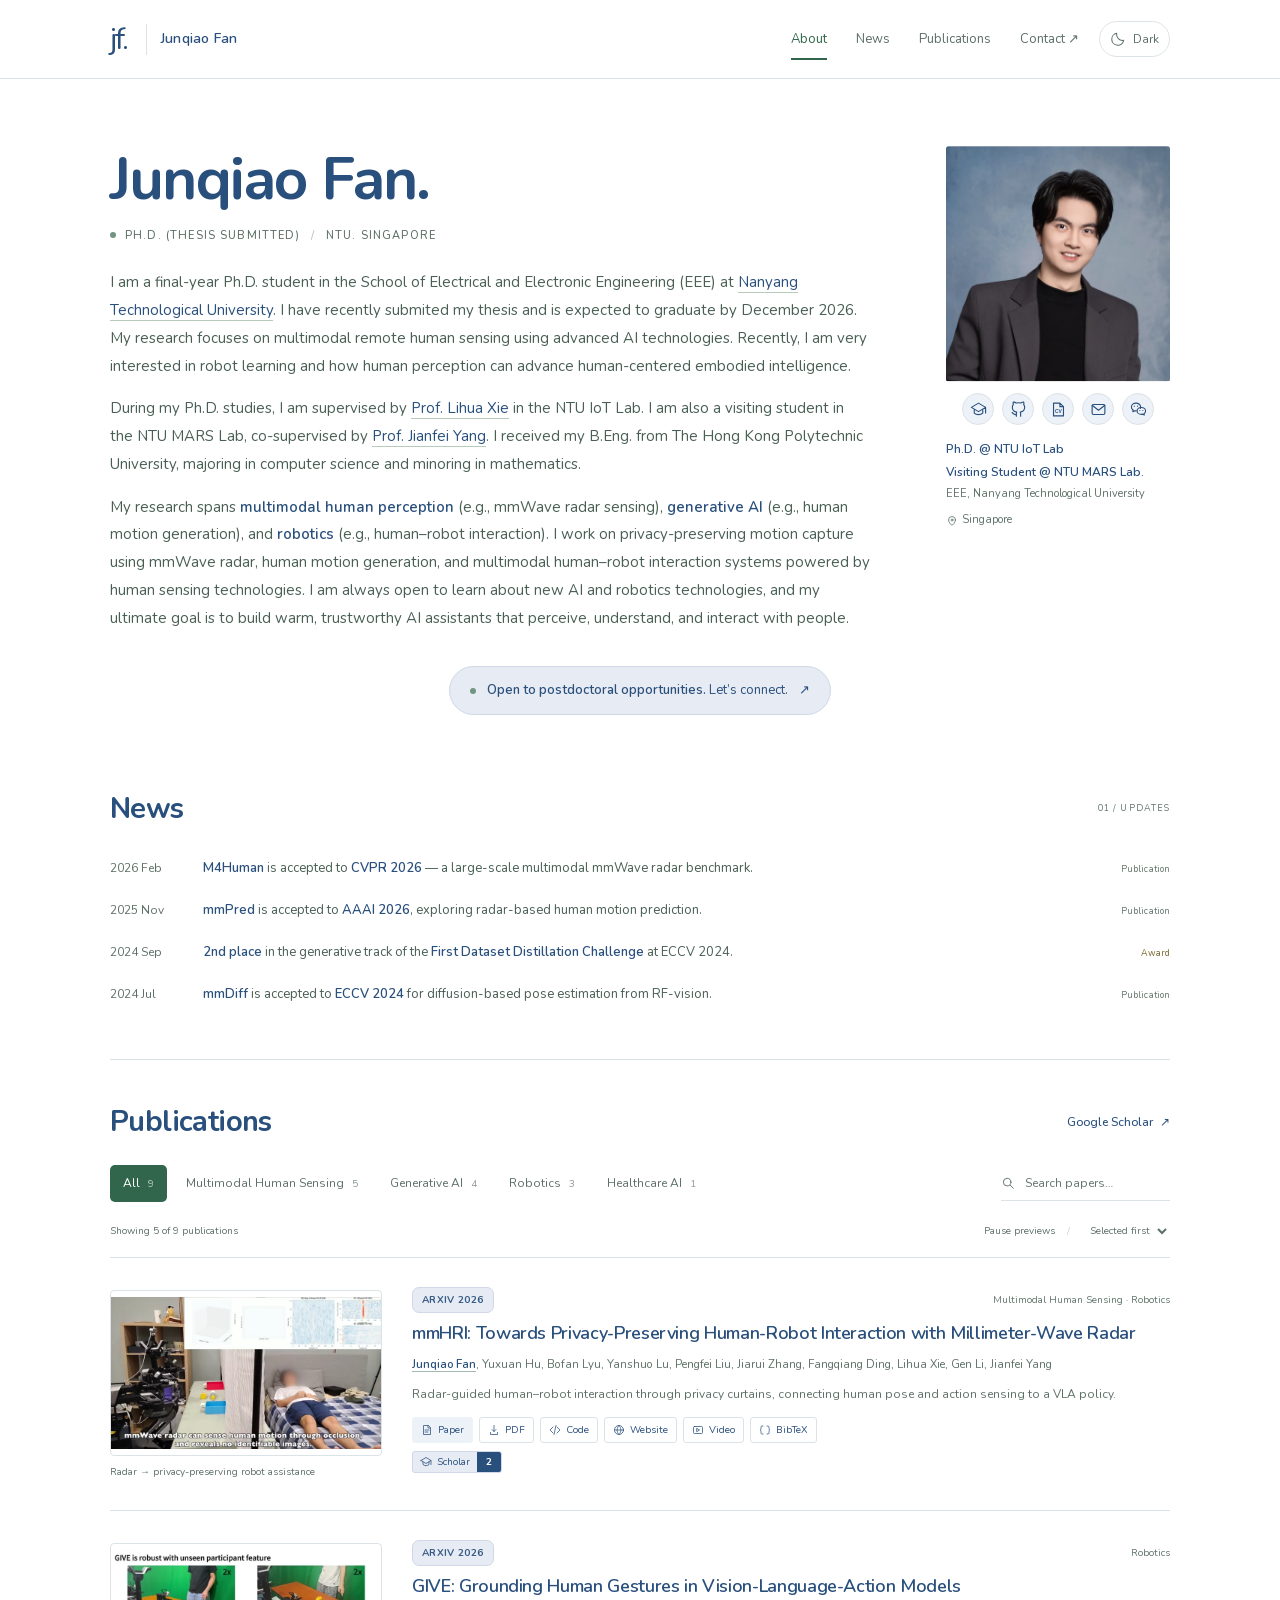
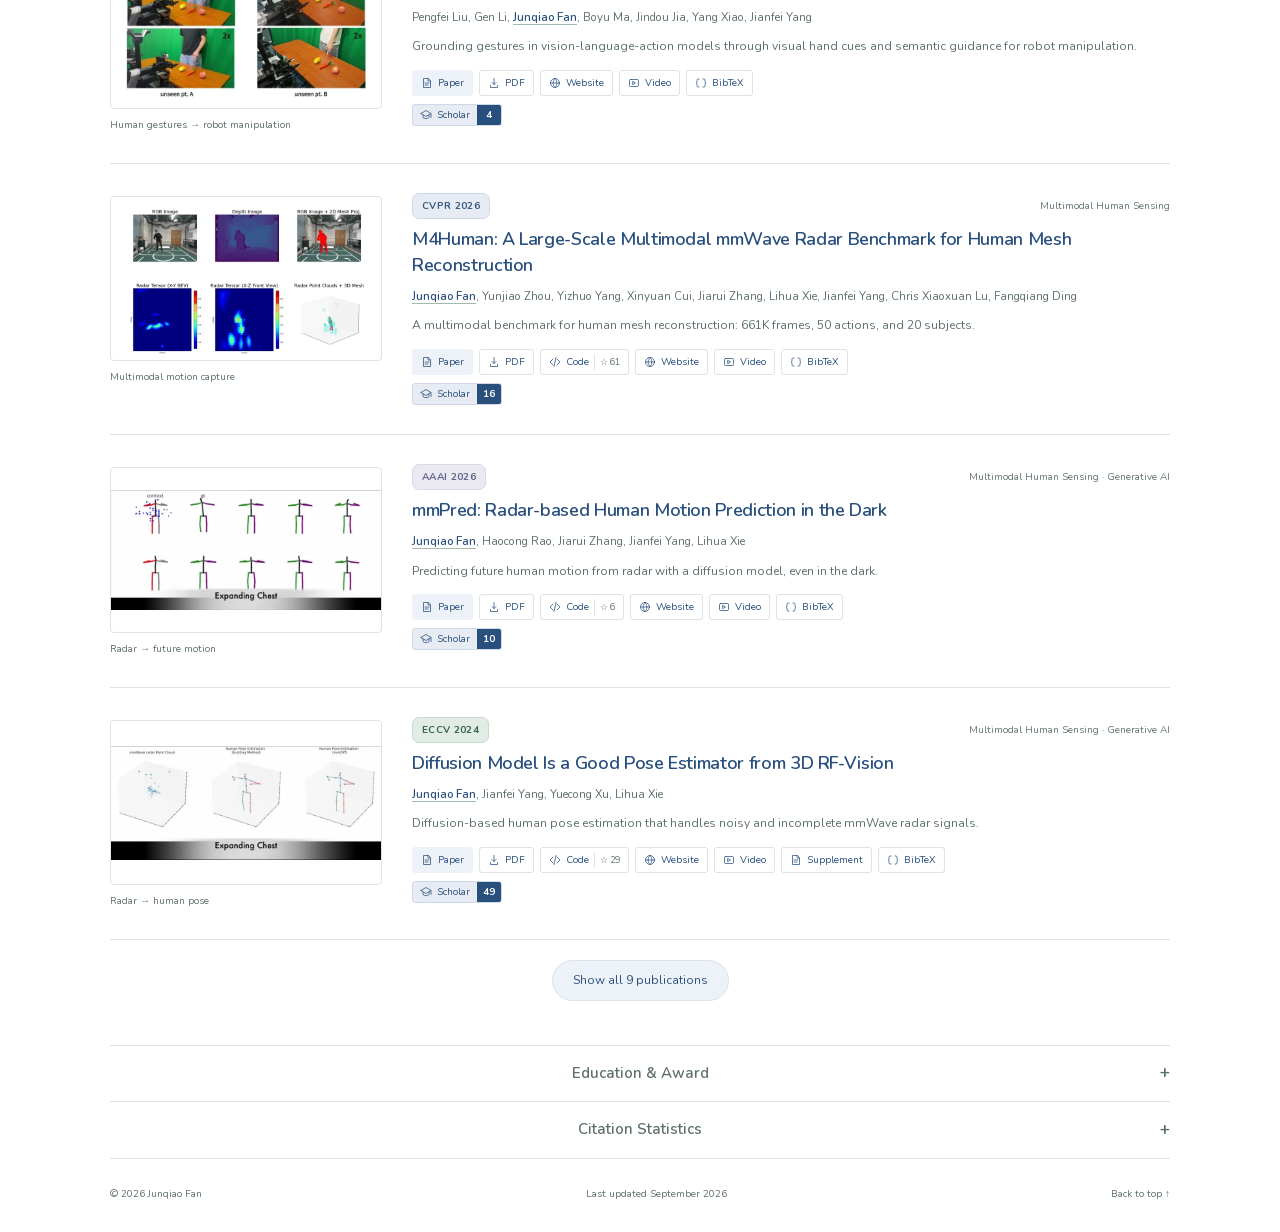
==== commit 2583d5db: "Update verified Google Scholar citations" ====
--- a/index.html
+++ b/index.html
@@ -91,7 +91,7 @@
     <p class="pub-authors"><strong>Junqiao Fan</strong>, Yuxuan Hu, Bofan Lyu, Yanshuo Lu, Pengfei Liu, Jiarui Zhang, Fangqiang Ding, Lihua Xie, Gen Li, Jianfei Yang</p>
     <p class="pub-summary">Radar-guided human–robot interaction through privacy curtains, connecting human pose and action sensing to a VLA policy.</p>
     <div class="pub-links"><a class="pub-link paper-link" href="https://arxiv.org/abs/2609.34220" target="_blank" rel="noopener noreferrer"><svg aria-hidden="true" viewBox="0 0 24 24"><path d="M14 3H5v18h14V8Zm0 0v5h5M8 12h8M8 16h6"/></svg>Paper</a><a class="pub-link pdf-link" href="https://arxiv.org/pdf/2609.34220" target="_blank" rel="noopener noreferrer"><svg aria-hidden="true" viewBox="0 0 24 24"><path d="M12 3v12m-4-4 4 4 4-4M5 17v4h14v-4"/></svg>PDF</a><a class="pub-link code-link" href="https://github.com/FanJunqiao/mmHRI" target="_blank" rel="noopener noreferrer"><svg aria-hidden="true" viewBox="0 0 24 24"><path d="m8 6-6 6 6 6m8-12 6 6-6 6M14 3l-4 18"/></svg>Code</a><a class="pub-link website-link" href="https://fanjunqiao.github.io/mmHRI-site/" target="_blank" rel="noopener noreferrer"><svg aria-hidden="true" viewBox="0 0 24 24"><circle cx="12" cy="12" r="9"/><path d="M3 12h18M12 3c5 5 5 13 0 18-5-5-5-13 0-18"/></svg>Website</a><a class="pub-link video-link" href="assets/media/mmhri-demo.mp4" target="_blank" rel="noopener noreferrer"><svg aria-hidden="true" viewBox="0 0 24 24"><rect x="3" y="5" width="18" height="14" rx="2"/><path d="m10 9 5 3-5 3Z"/></svg>Video</a><a class="pub-link bib-link" href="assets/bib/mmhri.bib" download data-cite="mmhri" aria-label="BibTeX for mmHRI"><svg aria-hidden="true" viewBox="0 0 24 24"><path d="M8 4H6c-2 0-2 2-2 4v1c0 2-1 3-2 3 1 0 2 1 2 3v1c0 2 0 4 2 4h2m8-16h2c2 0 2 2 2 4v1c0 2 1 3 2 3-1 0-2 1-2 3v1c0 2 0 4-2 4h-2"/></svg>BibTeX</a></div>
-    <div class="pub-citations"><a class="pub-link citation-link" href="https://scholar.google.com/citations?view_op=view_citation&amp;hl=en&amp;user=5cEG4tIAAAAJ&amp;pagesize=100&amp;citation_for_view=5cEG4tIAAAAJ:8k81kl-MbHgC" target="_blank" rel="noopener noreferrer" title="Google Scholar · 2 citations · updated 2026-10-29T03:30:24Z" aria-label="Google Scholar: 2 citations for mmHRI"><span class="scholar-label"><svg aria-hidden="true" viewBox="0 0 24 24"><path d="m2 9 10-6 10 6-10 6L2 9Zm4 3v5c3 3 9 3 12 0v-5M22 9v8"/></svg>Scholar</span><span class="citation-count">2</span></a></div>
+    <div class="pub-citations"><a class="pub-link citation-link" href="https://scholar.google.com/citations?view_op=view_citation&amp;hl=en&amp;user=5cEG4tIAAAAJ&amp;pagesize=100&amp;citation_for_view=5cEG4tIAAAAJ:8k81kl-MbHgC" target="_blank" rel="noopener noreferrer" title="Google Scholar · 2 citations · updated 2026-11-09T03:29:25Z" aria-label="Google Scholar: 2 citations for mmHRI"><span class="scholar-label"><svg aria-hidden="true" viewBox="0 0 24 24"><path d="m2 9 10-6 10 6-10 6L2 9Zm4 3v5c3 3 9 3 12 0v-5M22 9v8"/></svg>Scholar</span><span class="citation-count">2</span></a></div>
     <template class="bibtex">@article{fan2026mmhri,
   title = {mmHRI: Towards Privacy-Preserving Human-Robot Interaction with Millimeter-Wave Radar},
   author = {Fan, Junqiao and Hu, Yuxuan and Lyu, Bofan and Lu, Yanshuo and Liu, Pengfei and Zhang, Jiarui and Ding, Fangqiang and Xie, Lihua and Li, Gen and Yang, Jianfei},
@@ -115,7 +115,7 @@
     <p class="pub-authors">Pengfei Liu, Gen Li, <strong>Junqiao Fan</strong>, Boyu Ma, Jindou Jia, Yang Xiao, Jianfei Yang</p>
     <p class="pub-summary">Grounding gestures in vision-language-action models through visual hand cues and semantic guidance for robot manipulation.</p>
     <div class="pub-links"><a class="pub-link paper-link" href="https://arxiv.org/abs/2606.13435" target="_blank" rel="noopener noreferrer"><svg aria-hidden="true" viewBox="0 0 24 24"><path d="M14 3H5v18h14V8Zm0 0v5h5M8 12h8M8 16h6"/></svg>Paper</a><a class="pub-link pdf-link" href="https://arxiv.org/pdf/2606.13435" target="_blank" rel="noopener noreferrer"><svg aria-hidden="true" viewBox="0 0 24 24"><path d="M12 3v12m-4-4 4 4 4-4M5 17v4h14v-4"/></svg>PDF</a><a class="pub-link website-link" href="https://luis-cloud-sg.github.io/GIVE-project/" target="_blank" rel="noopener noreferrer"><svg aria-hidden="true" viewBox="0 0 24 24"><circle cx="12" cy="12" r="9"/><path d="M3 12h18M12 3c5 5 5 13 0 18-5-5-5-13 0-18"/></svg>Website</a><a class="pub-link video-link" href="https://luis-cloud-sg.github.io/GIVE-project/static/videos/real_world/real-time%20experiments.mp4" target="_blank" rel="noopener noreferrer"><svg aria-hidden="true" viewBox="0 0 24 24"><rect x="3" y="5" width="18" height="14" rx="2"/><path d="m10 9 5 3-5 3Z"/></svg>Video</a><a class="pub-link bib-link" href="assets/bib/give.bib" download data-cite="give" aria-label="BibTeX for GIVE"><svg aria-hidden="true" viewBox="0 0 24 24"><path d="M8 4H6c-2 0-2 2-2 4v1c0 2-1 3-2 3 1 0 2 1 2 3v1c0 2 0 4 2 4h2m8-16h2c2 0 2 2 2 4v1c0 2 1 3 2 3-1 0-2 1-2 3v1c0 2 0 4-2 4h-2"/></svg>BibTeX</a></div>
-    <div class="pub-citations"><a class="pub-link citation-link" href="https://scholar.google.com/citations?view_op=view_citation&amp;hl=en&amp;user=5cEG4tIAAAAJ&amp;pagesize=100&amp;citation_for_view=5cEG4tIAAAAJ:UebtZRa9Y70C" target="_blank" rel="noopener noreferrer" title="Google Scholar · 4 citations · updated 2026-10-29T03:30:24Z" aria-label="Google Scholar: 4 citations for GIVE"><span class="scholar-label"><svg aria-hidden="true" viewBox="0 0 24 24"><path d="m2 9 10-6 10 6-10 6L2 9Zm4 3v5c3 3 9 3 12 0v-5M22 9v8"/></svg>Scholar</span><span class="citation-count">4</span></a></div>
+    <div class="pub-citations"><a class="pub-link citation-link" href="https://scholar.google.com/citations?view_op=view_citation&amp;hl=en&amp;user=5cEG4tIAAAAJ&amp;pagesize=100&amp;citation_for_view=5cEG4tIAAAAJ:UebtZRa9Y70C" target="_blank" rel="noopener noreferrer" title="Google Scholar · 4 citations · updated 2026-11-09T03:29:25Z" aria-label="Google Scholar: 4 citations for GIVE"><span class="scholar-label"><svg aria-hidden="true" viewBox="0 0 24 24"><path d="m2 9 10-6 10 6-10 6L2 9Zm4 3v5c3 3 9 3 12 0v-5M22 9v8"/></svg>Scholar</span><span class="citation-count">4</span></a></div>
     <template class="bibtex">@article{fan2026give,
   title = {GIVE: Grounding Human Gestures in Vision-Language-Action Models},
   author = {Liu, Pengfei and Li, Gen and Fan, Junqiao and Ma, Boyu and Jia, Jindou and Xiao, Yang and Yang, Jianfei},
@@ -139,7 +139,7 @@
     <p class="pub-authors"><strong>Junqiao Fan</strong>, Yunjiao Zhou, Yizhuo Yang, Xinyuan Cui, Jiarui Zhang, Lihua Xie, Jianfei Yang, Chris Xiaoxuan Lu, Fangqiang Ding</p>
     <p class="pub-summary">A multimodal benchmark for human mesh reconstruction: 661K frames, 50 actions, and 20 subjects.</p>
     <div class="pub-links"><a class="pub-link paper-link" href="https://openaccess.thecvf.com/content/CVPR2026/html/Fan_M4Human_A_Large-Scale_Multimodal_mmWave_Radar_Benchmark_for_Human_Mesh_CVPR_2026_paper.html" target="_blank" rel="noopener noreferrer"><svg aria-hidden="true" viewBox="0 0 24 24"><path d="M14 3H5v18h14V8Zm0 0v5h5M8 12h8M8 16h6"/></svg>Paper</a><a class="pub-link pdf-link" href="https://openaccess.thecvf.com/content/CVPR2026/papers/Fan_M4Human_A_Large-Scale_Multimodal_mmWave_Radar_Benchmark_for_Human_Mesh_CVPR_2026_paper.pdf" target="_blank" rel="noopener noreferrer"><svg aria-hidden="true" viewBox="0 0 24 24"><path d="M12 3v12m-4-4 4 4 4-4M5 17v4h14v-4"/></svg>PDF</a><a class="pub-link code-link" href="https://github.com/FanJunqiao/M4Human" target="_blank" rel="noopener noreferrer"><svg aria-hidden="true" viewBox="0 0 24 24"><path d="m8 6-6 6 6 6m8-12 6 6-6 6M14 3l-4 18"/></svg>Code<span class="stars" title="GitHub stars · 2026-09-29">☆ 61</span></a><a class="pub-link website-link" href="https://fanjunqiao.github.io/M4Human-site/" target="_blank" rel="noopener noreferrer"><svg aria-hidden="true" viewBox="0 0 24 24"><circle cx="12" cy="12" r="9"/><path d="M3 12h18M12 3c5 5 5 13 0 18-5-5-5-13 0-18"/></svg>Website</a><a class="pub-link video-link" href="https://fanjunqiao.github.io/M4Human-site/static/dataset_videos/combined_output_depth_43.mp4" target="_blank" rel="noopener noreferrer"><svg aria-hidden="true" viewBox="0 0 24 24"><rect x="3" y="5" width="18" height="14" rx="2"/><path d="m10 9 5 3-5 3Z"/></svg>Video</a><a class="pub-link bib-link" href="assets/bib/m4human.bib" download data-cite="m4human" aria-label="BibTeX for M4Human"><svg aria-hidden="true" viewBox="0 0 24 24"><path d="M8 4H6c-2 0-2 2-2 4v1c0 2-1 3-2 3 1 0 2 1 2 3v1c0 2 0 4 2 4h2m8-16h2c2 0 2 2 2 4v1c0 2 1 3 2 3-1 0-2 1-2 3v1c0 2 0 4-2 4h-2"/></svg>BibTeX</a></div>
-    <div class="pub-citations"><a class="pub-link citation-link" href="https://scholar.google.com/citations?view_op=view_citation&amp;hl=en&amp;user=5cEG4tIAAAAJ&amp;pagesize=100&amp;citation_for_view=5cEG4tIAAAAJ:LkGwnXOMwfcC" target="_blank" rel="noopener noreferrer" title="Google Scholar · 14 citations · updated 2026-10-29T03:30:24Z" aria-label="Google Scholar: 14 citations for M4Human"><span class="scholar-label"><svg aria-hidden="true" viewBox="0 0 24 24"><path d="m2 9 10-6 10 6-10 6L2 9Zm4 3v5c3 3 9 3 12 0v-5M22 9v8"/></svg>Scholar</span><span class="citation-count">14</span></a></div>
+    <div class="pub-citations"><a class="pub-link citation-link" href="https://scholar.google.com/citations?view_op=view_citation&amp;hl=en&amp;user=5cEG4tIAAAAJ&amp;pagesize=100&amp;citation_for_view=5cEG4tIAAAAJ:LkGwnXOMwfcC" target="_blank" rel="noopener noreferrer" title="Google Scholar · 16 citations · updated 2026-11-09T03:29:25Z" aria-label="Google Scholar: 16 citations for M4Human"><span class="scholar-label"><svg aria-hidden="true" viewBox="0 0 24 24"><path d="m2 9 10-6 10 6-10 6L2 9Zm4 3v5c3 3 9 3 12 0v-5M22 9v8"/></svg>Scholar</span><span class="citation-count">16</span></a></div>
     <template class="bibtex">@inproceedings{fan2026m4human,
   title = {M4Human: A Large-Scale Multimodal mmWave Radar Benchmark for Human Mesh Reconstruction},
   author = {Fan, Junqiao and Zhou, Yunjiao and Yang, Yizhuo and Cui, Xinyuan and Zhang, Jiarui and Xie, Lihua and Yang, Jianfei and Lu, Chris Xiaoxuan and Ding, Fangqiang},
@@ -164,7 +164,7 @@
     <p class="pub-authors"><strong>Junqiao Fan</strong>, Haocong Rao, Jiarui Zhang, Jianfei Yang, Lihua Xie</p>
     <p class="pub-summary">Predicting future human motion from radar with a diffusion model, even in the dark.</p>
     <div class="pub-links"><a class="pub-link paper-link" href="https://ojs.aaai.org/index.php/AAAI/article/view/37378" target="_blank" rel="noopener noreferrer"><svg aria-hidden="true" viewBox="0 0 24 24"><path d="M14 3H5v18h14V8Zm0 0v5h5M8 12h8M8 16h6"/></svg>Paper</a><a class="pub-link pdf-link" href="https://ojs.aaai.org/index.php/AAAI/article/download/37378/41340" target="_blank" rel="noopener noreferrer"><svg aria-hidden="true" viewBox="0 0 24 24"><path d="M12 3v12m-4-4 4 4 4-4M5 17v4h14v-4"/></svg>PDF</a><a class="pub-link code-link" href="https://github.com/FanJunqiao/mmPred" target="_blank" rel="noopener noreferrer"><svg aria-hidden="true" viewBox="0 0 24 24"><path d="m8 6-6 6 6 6m8-12 6 6-6 6M14 3l-4 18"/></svg>Code<span class="stars" title="GitHub stars · 2026-09-29">☆ 6</span></a><a class="pub-link website-link" href="https://fanjunqiao.github.io/mmPred-site/" target="_blank" rel="noopener noreferrer"><svg aria-hidden="true" viewBox="0 0 24 24"><circle cx="12" cy="12" r="9"/><path d="M3 12h18M12 3c5 5 5 13 0 18-5-5-5-13 0-18"/></svg>Website</a><a class="pub-link video-link" href="https://fanjunqiao.github.io/mmPred-site/static/videos/demo_small.mp4" target="_blank" rel="noopener noreferrer"><svg aria-hidden="true" viewBox="0 0 24 24"><rect x="3" y="5" width="18" height="14" rx="2"/><path d="m10 9 5 3-5 3Z"/></svg>Video</a><a class="pub-link bib-link" href="assets/bib/mmpred.bib" download data-cite="mmpred" aria-label="BibTeX for mmPred"><svg aria-hidden="true" viewBox="0 0 24 24"><path d="M8 4H6c-2 0-2 2-2 4v1c0 2-1 3-2 3 1 0 2 1 2 3v1c0 2 0 4 2 4h2m8-16h2c2 0 2 2 2 4v1c0 2 1 3 2 3-1 0-2 1-2 3v1c0 2 0 4-2 4h-2"/></svg>BibTeX</a></div>
-    <div class="pub-citations"><a class="pub-link citation-link" href="https://scholar.google.com/citations?view_op=view_citation&amp;hl=en&amp;user=5cEG4tIAAAAJ&amp;pagesize=100&amp;citation_for_view=5cEG4tIAAAAJ:_FxGoFyzp5QC" target="_blank" rel="noopener noreferrer" title="Google Scholar · 9 citations · updated 2026-10-29T03:30:24Z" aria-label="Google Scholar: 9 citations for mmPred"><span class="scholar-label"><svg aria-hidden="true" viewBox="0 0 24 24"><path d="m2 9 10-6 10 6-10 6L2 9Zm4 3v5c3 3 9 3 12 0v-5M22 9v8"/></svg>Scholar</span><span class="citation-count">9</span></a></div>
+    <div class="pub-citations"><a class="pub-link citation-link" href="https://scholar.google.com/citations?view_op=view_citation&amp;hl=en&amp;user=5cEG4tIAAAAJ&amp;pagesize=100&amp;citation_for_view=5cEG4tIAAAAJ:_FxGoFyzp5QC" target="_blank" rel="noopener noreferrer" title="Google Scholar · 10 citations · updated 2026-11-09T03:29:25Z" aria-label="Google Scholar: 10 citations for mmPred"><span class="scholar-label"><svg aria-hidden="true" viewBox="0 0 24 24"><path d="m2 9 10-6 10 6-10 6L2 9Zm4 3v5c3 3 9 3 12 0v-5M22 9v8"/></svg>Scholar</span><span class="citation-count">10</span></a></div>
     <template class="bibtex">@article{fan2026mmpred,
   title = {mmPred: Radar-based Human Motion Prediction in the Dark},
   author = {Fan, Junqiao and Rao, Haocong and Zhang, Jiarui and Yang, Jianfei and Xie, Lihua},
@@ -192,7 +192,7 @@
     <p class="pub-authors"><strong>Junqiao Fan</strong>, Jianfei Yang, Yuecong Xu, Lihua Xie</p>
     <p class="pub-summary">Diffusion-based human pose estimation that handles noisy and incomplete mmWave radar signals.</p>
     <div class="pub-links"><a class="pub-link paper-link" href="https://arxiv.org/abs/2403.16198" target="_blank" rel="noopener noreferrer"><svg aria-hidden="true" viewBox="0 0 24 24"><path d="M14 3H5v18h14V8Zm0 0v5h5M8 12h8M8 16h6"/></svg>Paper</a><a class="pub-link pdf-link" href="https://www.ecva.net/papers/eccv_2024/papers_ECCV/papers/02408.pdf" target="_blank" rel="noopener noreferrer"><svg aria-hidden="true" viewBox="0 0 24 24"><path d="M12 3v12m-4-4 4 4 4-4M5 17v4h14v-4"/></svg>PDF</a><a class="pub-link code-link" href="https://github.com/FanJunqiao/mmDiff" target="_blank" rel="noopener noreferrer"><svg aria-hidden="true" viewBox="0 0 24 24"><path d="m8 6-6 6 6 6m8-12 6 6-6 6M14 3l-4 18"/></svg>Code<span class="stars" title="GitHub stars · 2026-09-29">☆ 29</span></a><a class="pub-link website-link" href="https://fanjunqiao.github.io/mmDiff-site/" target="_blank" rel="noopener noreferrer"><svg aria-hidden="true" viewBox="0 0 24 24"><circle cx="12" cy="12" r="9"/><path d="M3 12h18M12 3c5 5 5 13 0 18-5-5-5-13 0-18"/></svg>Website</a><a class="pub-link video-link" href="https://fanjunqiao.github.io/mmDiff-site/static/videos/mmDiff%20site.mp4" target="_blank" rel="noopener noreferrer"><svg aria-hidden="true" viewBox="0 0 24 24"><rect x="3" y="5" width="18" height="14" rx="2"/><path d="m10 9 5 3-5 3Z"/></svg>Video</a><a class="pub-link supplement-link" href="https://www.ecva.net/papers/eccv_2024/papers_ECCV/papers/02408-supp.pdf" target="_blank" rel="noopener noreferrer"><svg aria-hidden="true" viewBox="0 0 24 24"><path d="M14 3H5v18h14V8Zm0 0v5h5M8 12h8M8 16h6"/></svg>Supplement</a><a class="pub-link bib-link" href="assets/bib/mmdiff.bib" download data-cite="mmdiff" aria-label="BibTeX for mmDiff"><svg aria-hidden="true" viewBox="0 0 24 24"><path d="M8 4H6c-2 0-2 2-2 4v1c0 2-1 3-2 3 1 0 2 1 2 3v1c0 2 0 4 2 4h2m8-16h2c2 0 2 2 2 4v1c0 2 1 3 2 3-1 0-2 1-2 3v1c0 2 0 4-2 4h-2"/></svg>BibTeX</a></div>
-    <div class="pub-citations"><a class="pub-link citation-link" href="https://scholar.google.com/citations?view_op=view_citation&amp;hl=en&amp;user=5cEG4tIAAAAJ&amp;pagesize=100&amp;citation_for_view=5cEG4tIAAAAJ:zYLM7Y9cAGgC" target="_blank" rel="noopener noreferrer" title="Google Scholar · 47 citations · updated 2026-10-29T03:30:24Z" aria-label="Google Scholar: 47 citations for mmDiff"><span class="scholar-label"><svg aria-hidden="true" viewBox="0 0 24 24"><path d="m2 9 10-6 10 6-10 6L2 9Zm4 3v5c3 3 9 3 12 0v-5M22 9v8"/></svg>Scholar</span><span class="citation-count">47</span></a></div>
+    <div class="pub-citations"><a class="pub-link citation-link" href="https://scholar.google.com/citations?view_op=view_citation&amp;hl=en&amp;user=5cEG4tIAAAAJ&amp;pagesize=100&amp;citation_for_view=5cEG4tIAAAAJ:zYLM7Y9cAGgC" target="_blank" rel="noopener noreferrer" title="Google Scholar · 49 citations · updated 2026-11-09T03:29:25Z" aria-label="Google Scholar: 49 citations for mmDiff"><span class="scholar-label"><svg aria-hidden="true" viewBox="0 0 24 24"><path d="m2 9 10-6 10 6-10 6L2 9Zm4 3v5c3 3 9 3 12 0v-5M22 9v8"/></svg>Scholar</span><span class="citation-count">49</span></a></div>
     <template class="bibtex">@inproceedings{fan2024mmdiff,
   title = {Diffusion Model Is a Good Pose Estimator from 3D RF-Vision},
   author = {Fan, Junqiao and Yang, Jianfei and Xu, Yuecong and Xie, Lihua},
@@ -241,7 +241,7 @@
     <p class="pub-authors"><strong>Junqiao Fan</strong>, Pengfei Liu, Haocong Rao</p>
     <p class="pub-summary">A spatial Mamba diffusion model with residual-DCT motion encoding for coherent, diverse human motion prediction.</p>
     <div class="pub-links"><a class="pub-link paper-link" href="https://arxiv.org/abs/2512.00355" target="_blank" rel="noopener noreferrer"><svg aria-hidden="true" viewBox="0 0 24 24"><path d="M14 3H5v18h14V8Zm0 0v5h5M8 12h8M8 16h6"/></svg>Paper</a><a class="pub-link pdf-link" href="https://arxiv.org/pdf/2512.00355" target="_blank" rel="noopener noreferrer"><svg aria-hidden="true" viewBox="0 0 24 24"><path d="M12 3v12m-4-4 4 4 4-4M5 17v4h14v-4"/></svg>PDF</a><a class="pub-link bib-link" href="assets/bib/smamdiff.bib" download data-cite="smamdiff" aria-label="BibTeX for SMamDiff"><svg aria-hidden="true" viewBox="0 0 24 24"><path d="M8 4H6c-2 0-2 2-2 4v1c0 2-1 3-2 3 1 0 2 1 2 3v1c0 2 0 4 2 4h2m8-16h2c2 0 2 2 2 4v1c0 2 1 3 2 3-1 0-2 1-2 3v1c0 2 0 4-2 4h-2"/></svg>BibTeX</a></div>
-    <div class="pub-citations"><a class="pub-link citation-link" href="https://scholar.google.com/citations?view_op=view_citation&amp;hl=en&amp;user=5cEG4tIAAAAJ&amp;pagesize=100&amp;citation_for_view=5cEG4tIAAAAJ:ufrVoPGSRksC" target="_blank" rel="noopener noreferrer" title="Google Scholar · 1 citations · updated 2026-10-29T03:30:24Z" aria-label="Google Scholar: 1 citations for SMamDiff"><span class="scholar-label"><svg aria-hidden="true" viewBox="0 0 24 24"><path d="m2 9 10-6 10 6-10 6L2 9Zm4 3v5c3 3 9 3 12 0v-5M22 9v8"/></svg>Scholar</span><span class="citation-count">1</span></a></div>
+    <div class="pub-citations"><a class="pub-link citation-link" href="https://scholar.google.com/citations?view_op=view_citation&amp;hl=en&amp;user=5cEG4tIAAAAJ&amp;pagesize=100&amp;citation_for_view=5cEG4tIAAAAJ:ufrVoPGSRksC" target="_blank" rel="noopener noreferrer" title="Google Scholar · 2 citations · updated 2026-11-09T03:29:25Z" aria-label="Google Scholar: 2 citations for SMamDiff"><span class="scholar-label"><svg aria-hidden="true" viewBox="0 0 24 24"><path d="m2 9 10-6 10 6-10 6L2 9Zm4 3v5c3 3 9 3 12 0v-5M22 9v8"/></svg>Scholar</span><span class="citation-count">2</span></a></div>
     <template class="bibtex">@inproceedings{fan2025smamdiff,
   title = {SMamDiff: Spatial Mamba for Stochastic Human Motion Prediction},
   author = {Fan, Junqiao and Liu, Pengfei and Rao, Haocong},
@@ -293,7 +293,7 @@
     <p class="pub-authors"><strong>Junqiao Fan</strong>, Xuehe Wang, Yanxiang Guo, Xiping Hu, Bin Hu</p>
     <p class="pub-summary">Federated learning for secure, privacy-preserving intelligence in connected healthcare.</p>
     <div class="pub-links"><a class="pub-link paper-link" href="https://doi.org/10.1109/MWC.008.00475" target="_blank" rel="noopener noreferrer"><svg aria-hidden="true" viewBox="0 0 24 24"><path d="M14 3H5v18h14V8Zm0 0v5h5M8 12h8M8 16h6"/></svg>Paper</a><a class="pub-link bib-link" href="assets/bib/iomt.bib" download data-cite="iomt" aria-label="BibTeX for Secure IoMT"><svg aria-hidden="true" viewBox="0 0 24 24"><path d="M8 4H6c-2 0-2 2-2 4v1c0 2-1 3-2 3 1 0 2 1 2 3v1c0 2 0 4 2 4h2m8-16h2c2 0 2 2 2 4v1c0 2 1 3 2 3-1 0-2 1-2 3v1c0 2 0 4-2 4h-2"/></svg>BibTeX</a></div>
-    <div class="pub-citations"><a class="pub-link citation-link" href="https://scholar.google.com/citations?view_op=view_citation&amp;hl=en&amp;user=5cEG4tIAAAAJ&amp;pagesize=100&amp;citation_for_view=5cEG4tIAAAAJ:Tyk-4Ss8FVUC" target="_blank" rel="noopener noreferrer" title="Google Scholar · 43 citations · updated 2026-10-29T03:30:24Z" aria-label="Google Scholar: 43 citations for Secure IoMT"><span class="scholar-label"><svg aria-hidden="true" viewBox="0 0 24 24"><path d="m2 9 10-6 10 6-10 6L2 9Zm4 3v5c3 3 9 3 12 0v-5M22 9v8"/></svg>Scholar</span><span class="citation-count">43</span></a></div>
+    <div class="pub-citations"><a class="pub-link citation-link" href="https://scholar.google.com/citations?view_op=view_citation&amp;hl=en&amp;user=5cEG4tIAAAAJ&amp;pagesize=100&amp;citation_for_view=5cEG4tIAAAAJ:Tyk-4Ss8FVUC" target="_blank" rel="noopener noreferrer" title="Google Scholar · 42 citations · updated 2026-11-09T03:29:25Z" aria-label="Google Scholar: 42 citations for Secure IoMT"><span class="scholar-label"><svg aria-hidden="true" viewBox="0 0 24 24"><path d="m2 9 10-6 10 6-10 6L2 9Zm4 3v5c3 3 9 3 12 0v-5M22 9v8"/></svg>Scholar</span><span class="citation-count">42</span></a></div>
     <template class="bibtex">@article{fan2022iomt,
   title = {Federated Learning Driven Secure Internet of Medical Things},
   author = {Fan, Junqiao and Wang, Xuehe and Guo, Yanxiang and Hu, Xiping and Hu, Bin},
@@ -325,7 +325,7 @@
     </div>
     <section class="research-stats" aria-label="Research statistics">
       <!-- METRICS:START -->
-<details class="stats-disclosure"><summary>Citation Statistics<span class="disclosure-icon" aria-hidden="true"></span></summary><div class="stats-content"><div class="stats-grid"><div class="stat"><span class="stat-number">9</span><span class="stat-label">Publications</span></div><div class="stat"><span class="stat-number">124</span><span class="stat-label">Citations</span></div><div class="stat"><span class="stat-number">4</span><span class="stat-label">h-index</span></div><div class="stat"><span class="stat-number">3</span><span class="stat-label">i10-index</span></div></div><p class="stats-note">Author-wide citation metrics · <a href="https://scholar.google.com/citations?user=5cEG4tIAAAAJ&amp;hl=en&amp;pagesize=100" target="_blank" rel="noopener noreferrer">Google Scholar snapshot</a> · <time datetime="2026-10-29T03:30:24Z">2026-10-29T03:30:24Z</time></p></div></details>
+<details class="stats-disclosure"><summary>Citation Statistics<span class="disclosure-icon" aria-hidden="true"></span></summary><div class="stats-content"><div class="stats-grid"><div class="stat"><span class="stat-number">9</span><span class="stat-label">Publications</span></div><div class="stat"><span class="stat-number">130</span><span class="stat-label">Citations</span></div><div class="stat"><span class="stat-number">4</span><span class="stat-label">h-index</span></div><div class="stat"><span class="stat-number">4</span><span class="stat-label">i10-index</span></div></div><p class="stats-note">Author-wide citation metrics · <a href="https://scholar.google.com/citations?user=5cEG4tIAAAAJ&amp;hl=en&amp;pagesize=100" target="_blank" rel="noopener noreferrer">Google Scholar snapshot</a> · <time datetime="2026-11-09T03:29:25Z">2026-11-09T03:29:25Z</time></p></div></details>
       <!-- METRICS:END -->
     </section>
   </main>
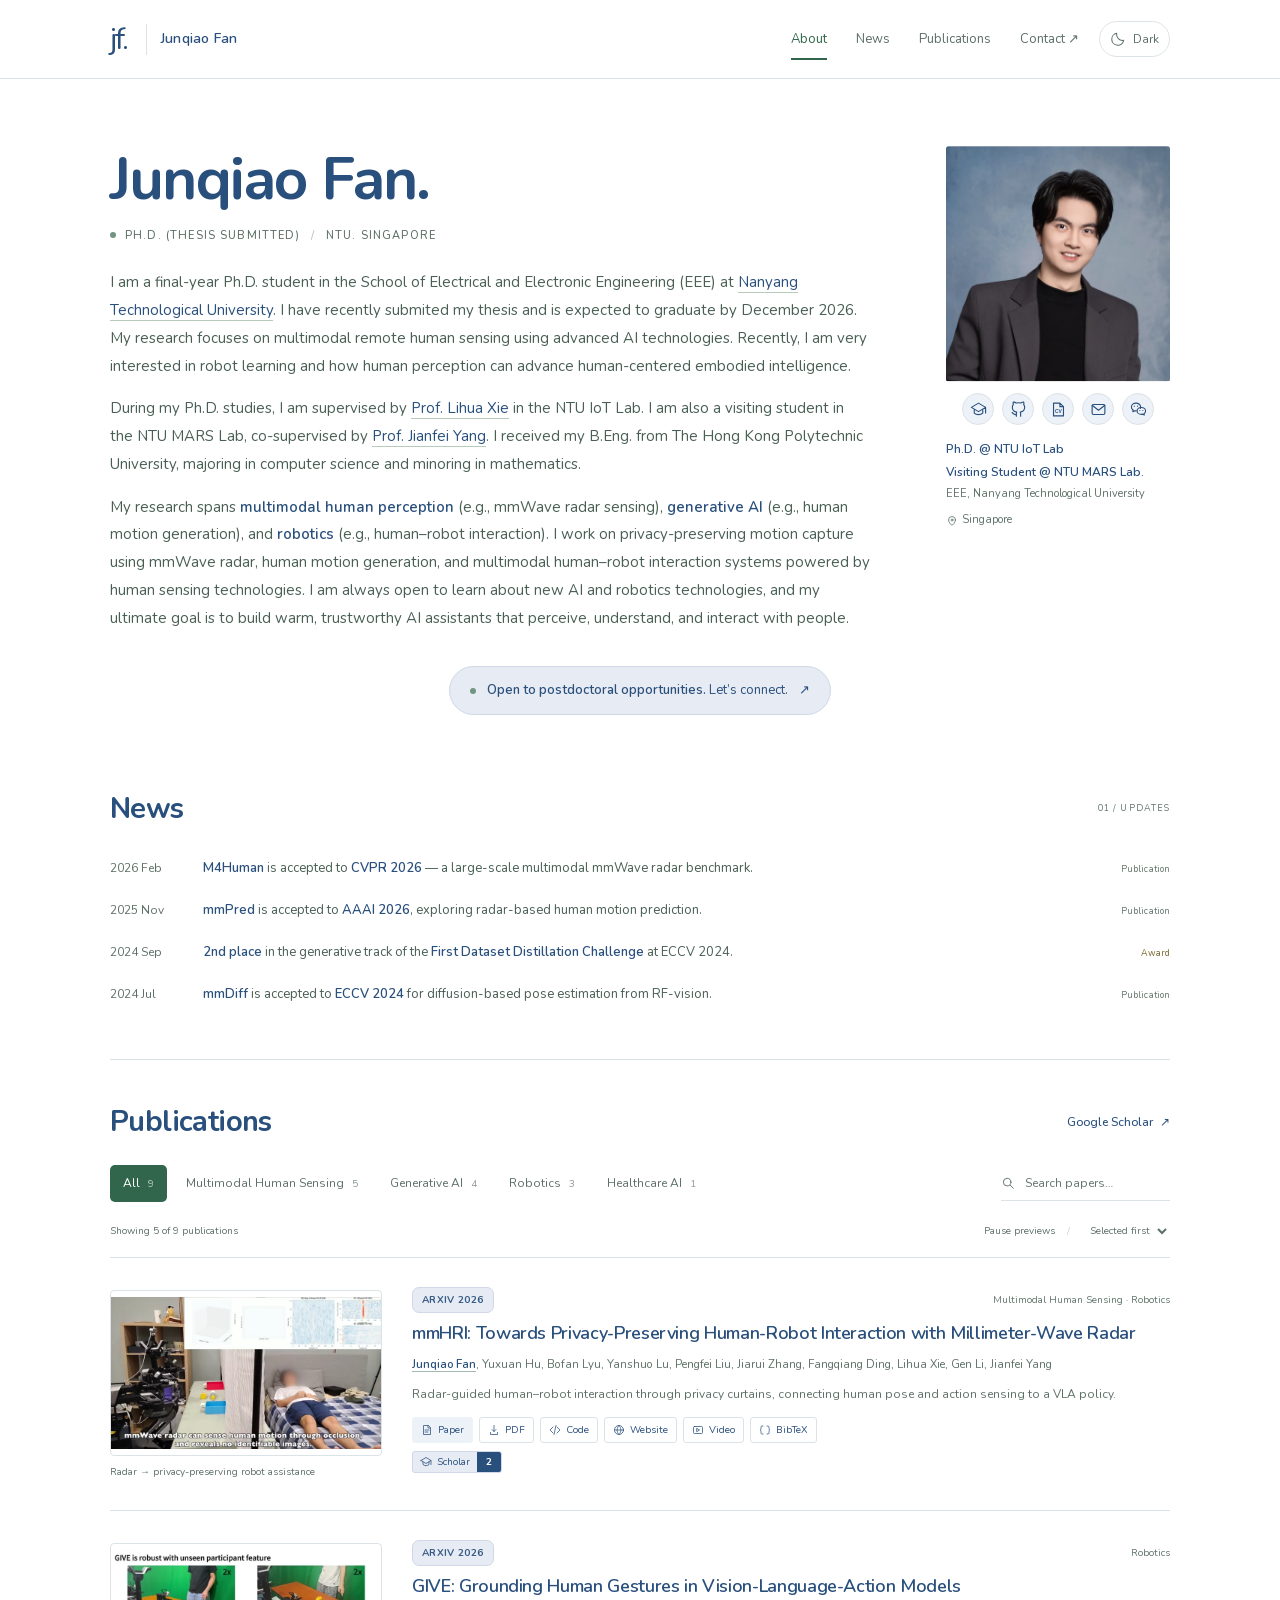
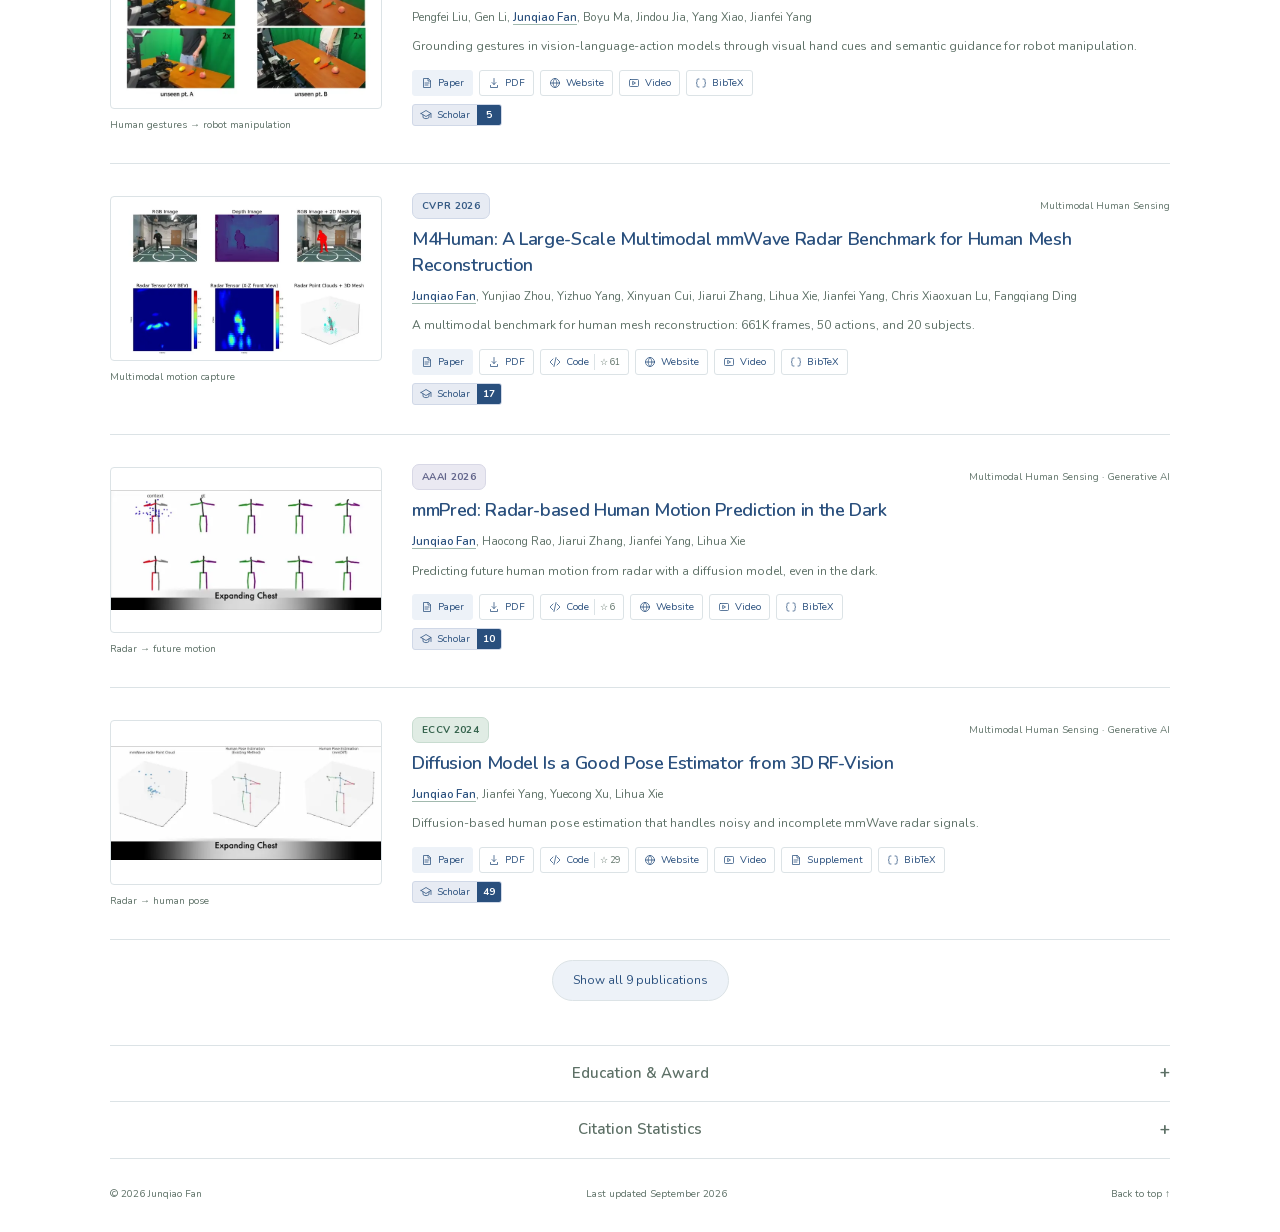
==== commit 6b4e49fa: "Update verified Google Scholar citations" ====
--- a/index.html
+++ b/index.html
@@ -91,7 +91,7 @@
     <p class="pub-authors"><strong>Junqiao Fan</strong>, Yuxuan Hu, Bofan Lyu, Yanshuo Lu, Pengfei Liu, Jiarui Zhang, Fangqiang Ding, Lihua Xie, Gen Li, Jianfei Yang</p>
     <p class="pub-summary">Radar-guided human–robot interaction through privacy curtains, connecting human pose and action sensing to a VLA policy.</p>
     <div class="pub-links"><a class="pub-link paper-link" href="https://arxiv.org/abs/2609.34220" target="_blank" rel="noopener noreferrer"><svg aria-hidden="true" viewBox="0 0 24 24"><path d="M14 3H5v18h14V8Zm0 0v5h5M8 12h8M8 16h6"/></svg>Paper</a><a class="pub-link pdf-link" href="https://arxiv.org/pdf/2609.34220" target="_blank" rel="noopener noreferrer"><svg aria-hidden="true" viewBox="0 0 24 24"><path d="M12 3v12m-4-4 4 4 4-4M5 17v4h14v-4"/></svg>PDF</a><a class="pub-link code-link" href="https://github.com/FanJunqiao/mmHRI" target="_blank" rel="noopener noreferrer"><svg aria-hidden="true" viewBox="0 0 24 24"><path d="m8 6-6 6 6 6m8-12 6 6-6 6M14 3l-4 18"/></svg>Code</a><a class="pub-link website-link" href="https://fanjunqiao.github.io/mmHRI-site/" target="_blank" rel="noopener noreferrer"><svg aria-hidden="true" viewBox="0 0 24 24"><circle cx="12" cy="12" r="9"/><path d="M3 12h18M12 3c5 5 5 13 0 18-5-5-5-13 0-18"/></svg>Website</a><a class="pub-link video-link" href="assets/media/mmhri-demo.mp4" target="_blank" rel="noopener noreferrer"><svg aria-hidden="true" viewBox="0 0 24 24"><rect x="3" y="5" width="18" height="14" rx="2"/><path d="m10 9 5 3-5 3Z"/></svg>Video</a><a class="pub-link bib-link" href="assets/bib/mmhri.bib" download data-cite="mmhri" aria-label="BibTeX for mmHRI"><svg aria-hidden="true" viewBox="0 0 24 24"><path d="M8 4H6c-2 0-2 2-2 4v1c0 2-1 3-2 3 1 0 2 1 2 3v1c0 2 0 4 2 4h2m8-16h2c2 0 2 2 2 4v1c0 2 1 3 2 3-1 0-2 1-2 3v1c0 2 0 4-2 4h-2"/></svg>BibTeX</a></div>
-    <div class="pub-citations"><a class="pub-link citation-link" href="https://scholar.google.com/citations?view_op=view_citation&amp;hl=en&amp;user=5cEG4tIAAAAJ&amp;pagesize=100&amp;citation_for_view=5cEG4tIAAAAJ:8k81kl-MbHgC" target="_blank" rel="noopener noreferrer" title="Google Scholar · 2 citations · updated 2026-11-09T03:29:25Z" aria-label="Google Scholar: 2 citations for mmHRI"><span class="scholar-label"><svg aria-hidden="true" viewBox="0 0 24 24"><path d="m2 9 10-6 10 6-10 6L2 9Zm4 3v5c3 3 9 3 12 0v-5M22 9v8"/></svg>Scholar</span><span class="citation-count">2</span></a></div>
+    <div class="pub-citations"><a class="pub-link citation-link" href="https://scholar.google.com/citations?view_op=view_citation&amp;hl=en&amp;user=5cEG4tIAAAAJ&amp;pagesize=100&amp;citation_for_view=5cEG4tIAAAAJ:8k81kl-MbHgC" target="_blank" rel="noopener noreferrer" title="Google Scholar · 2 citations · updated 2026-11-12T03:27:52Z" aria-label="Google Scholar: 2 citations for mmHRI"><span class="scholar-label"><svg aria-hidden="true" viewBox="0 0 24 24"><path d="m2 9 10-6 10 6-10 6L2 9Zm4 3v5c3 3 9 3 12 0v-5M22 9v8"/></svg>Scholar</span><span class="citation-count">2</span></a></div>
     <template class="bibtex">@article{fan2026mmhri,
   title = {mmHRI: Towards Privacy-Preserving Human-Robot Interaction with Millimeter-Wave Radar},
   author = {Fan, Junqiao and Hu, Yuxuan and Lyu, Bofan and Lu, Yanshuo and Liu, Pengfei and Zhang, Jiarui and Ding, Fangqiang and Xie, Lihua and Li, Gen and Yang, Jianfei},
@@ -115,7 +115,7 @@
     <p class="pub-authors">Pengfei Liu, Gen Li, <strong>Junqiao Fan</strong>, Boyu Ma, Jindou Jia, Yang Xiao, Jianfei Yang</p>
     <p class="pub-summary">Grounding gestures in vision-language-action models through visual hand cues and semantic guidance for robot manipulation.</p>
     <div class="pub-links"><a class="pub-link paper-link" href="https://arxiv.org/abs/2606.13435" target="_blank" rel="noopener noreferrer"><svg aria-hidden="true" viewBox="0 0 24 24"><path d="M14 3H5v18h14V8Zm0 0v5h5M8 12h8M8 16h6"/></svg>Paper</a><a class="pub-link pdf-link" href="https://arxiv.org/pdf/2606.13435" target="_blank" rel="noopener noreferrer"><svg aria-hidden="true" viewBox="0 0 24 24"><path d="M12 3v12m-4-4 4 4 4-4M5 17v4h14v-4"/></svg>PDF</a><a class="pub-link website-link" href="https://luis-cloud-sg.github.io/GIVE-project/" target="_blank" rel="noopener noreferrer"><svg aria-hidden="true" viewBox="0 0 24 24"><circle cx="12" cy="12" r="9"/><path d="M3 12h18M12 3c5 5 5 13 0 18-5-5-5-13 0-18"/></svg>Website</a><a class="pub-link video-link" href="https://luis-cloud-sg.github.io/GIVE-project/static/videos/real_world/real-time%20experiments.mp4" target="_blank" rel="noopener noreferrer"><svg aria-hidden="true" viewBox="0 0 24 24"><rect x="3" y="5" width="18" height="14" rx="2"/><path d="m10 9 5 3-5 3Z"/></svg>Video</a><a class="pub-link bib-link" href="assets/bib/give.bib" download data-cite="give" aria-label="BibTeX for GIVE"><svg aria-hidden="true" viewBox="0 0 24 24"><path d="M8 4H6c-2 0-2 2-2 4v1c0 2-1 3-2 3 1 0 2 1 2 3v1c0 2 0 4 2 4h2m8-16h2c2 0 2 2 2 4v1c0 2 1 3 2 3-1 0-2 1-2 3v1c0 2 0 4-2 4h-2"/></svg>BibTeX</a></div>
-    <div class="pub-citations"><a class="pub-link citation-link" href="https://scholar.google.com/citations?view_op=view_citation&amp;hl=en&amp;user=5cEG4tIAAAAJ&amp;pagesize=100&amp;citation_for_view=5cEG4tIAAAAJ:UebtZRa9Y70C" target="_blank" rel="noopener noreferrer" title="Google Scholar · 4 citations · updated 2026-11-09T03:29:25Z" aria-label="Google Scholar: 4 citations for GIVE"><span class="scholar-label"><svg aria-hidden="true" viewBox="0 0 24 24"><path d="m2 9 10-6 10 6-10 6L2 9Zm4 3v5c3 3 9 3 12 0v-5M22 9v8"/></svg>Scholar</span><span class="citation-count">4</span></a></div>
+    <div class="pub-citations"><a class="pub-link citation-link" href="https://scholar.google.com/citations?view_op=view_citation&amp;hl=en&amp;user=5cEG4tIAAAAJ&amp;pagesize=100&amp;citation_for_view=5cEG4tIAAAAJ:UebtZRa9Y70C" target="_blank" rel="noopener noreferrer" title="Google Scholar · 5 citations · updated 2026-11-12T03:27:52Z" aria-label="Google Scholar: 5 citations for GIVE"><span class="scholar-label"><svg aria-hidden="true" viewBox="0 0 24 24"><path d="m2 9 10-6 10 6-10 6L2 9Zm4 3v5c3 3 9 3 12 0v-5M22 9v8"/></svg>Scholar</span><span class="citation-count">5</span></a></div>
     <template class="bibtex">@article{fan2026give,
   title = {GIVE: Grounding Human Gestures in Vision-Language-Action Models},
   author = {Liu, Pengfei and Li, Gen and Fan, Junqiao and Ma, Boyu and Jia, Jindou and Xiao, Yang and Yang, Jianfei},
@@ -139,7 +139,7 @@
     <p class="pub-authors"><strong>Junqiao Fan</strong>, Yunjiao Zhou, Yizhuo Yang, Xinyuan Cui, Jiarui Zhang, Lihua Xie, Jianfei Yang, Chris Xiaoxuan Lu, Fangqiang Ding</p>
     <p class="pub-summary">A multimodal benchmark for human mesh reconstruction: 661K frames, 50 actions, and 20 subjects.</p>
     <div class="pub-links"><a class="pub-link paper-link" href="https://openaccess.thecvf.com/content/CVPR2026/html/Fan_M4Human_A_Large-Scale_Multimodal_mmWave_Radar_Benchmark_for_Human_Mesh_CVPR_2026_paper.html" target="_blank" rel="noopener noreferrer"><svg aria-hidden="true" viewBox="0 0 24 24"><path d="M14 3H5v18h14V8Zm0 0v5h5M8 12h8M8 16h6"/></svg>Paper</a><a class="pub-link pdf-link" href="https://openaccess.thecvf.com/content/CVPR2026/papers/Fan_M4Human_A_Large-Scale_Multimodal_mmWave_Radar_Benchmark_for_Human_Mesh_CVPR_2026_paper.pdf" target="_blank" rel="noopener noreferrer"><svg aria-hidden="true" viewBox="0 0 24 24"><path d="M12 3v12m-4-4 4 4 4-4M5 17v4h14v-4"/></svg>PDF</a><a class="pub-link code-link" href="https://github.com/FanJunqiao/M4Human" target="_blank" rel="noopener noreferrer"><svg aria-hidden="true" viewBox="0 0 24 24"><path d="m8 6-6 6 6 6m8-12 6 6-6 6M14 3l-4 18"/></svg>Code<span class="stars" title="GitHub stars · 2026-09-29">☆ 61</span></a><a class="pub-link website-link" href="https://fanjunqiao.github.io/M4Human-site/" target="_blank" rel="noopener noreferrer"><svg aria-hidden="true" viewBox="0 0 24 24"><circle cx="12" cy="12" r="9"/><path d="M3 12h18M12 3c5 5 5 13 0 18-5-5-5-13 0-18"/></svg>Website</a><a class="pub-link video-link" href="https://fanjunqiao.github.io/M4Human-site/static/dataset_videos/combined_output_depth_43.mp4" target="_blank" rel="noopener noreferrer"><svg aria-hidden="true" viewBox="0 0 24 24"><rect x="3" y="5" width="18" height="14" rx="2"/><path d="m10 9 5 3-5 3Z"/></svg>Video</a><a class="pub-link bib-link" href="assets/bib/m4human.bib" download data-cite="m4human" aria-label="BibTeX for M4Human"><svg aria-hidden="true" viewBox="0 0 24 24"><path d="M8 4H6c-2 0-2 2-2 4v1c0 2-1 3-2 3 1 0 2 1 2 3v1c0 2 0 4 2 4h2m8-16h2c2 0 2 2 2 4v1c0 2 1 3 2 3-1 0-2 1-2 3v1c0 2 0 4-2 4h-2"/></svg>BibTeX</a></div>
-    <div class="pub-citations"><a class="pub-link citation-link" href="https://scholar.google.com/citations?view_op=view_citation&amp;hl=en&amp;user=5cEG4tIAAAAJ&amp;pagesize=100&amp;citation_for_view=5cEG4tIAAAAJ:LkGwnXOMwfcC" target="_blank" rel="noopener noreferrer" title="Google Scholar · 16 citations · updated 2026-11-09T03:29:25Z" aria-label="Google Scholar: 16 citations for M4Human"><span class="scholar-label"><svg aria-hidden="true" viewBox="0 0 24 24"><path d="m2 9 10-6 10 6-10 6L2 9Zm4 3v5c3 3 9 3 12 0v-5M22 9v8"/></svg>Scholar</span><span class="citation-count">16</span></a></div>
+    <div class="pub-citations"><a class="pub-link citation-link" href="https://scholar.google.com/citations?view_op=view_citation&amp;hl=en&amp;user=5cEG4tIAAAAJ&amp;pagesize=100&amp;citation_for_view=5cEG4tIAAAAJ:LkGwnXOMwfcC" target="_blank" rel="noopener noreferrer" title="Google Scholar · 17 citations · updated 2026-11-12T03:27:52Z" aria-label="Google Scholar: 17 citations for M4Human"><span class="scholar-label"><svg aria-hidden="true" viewBox="0 0 24 24"><path d="m2 9 10-6 10 6-10 6L2 9Zm4 3v5c3 3 9 3 12 0v-5M22 9v8"/></svg>Scholar</span><span class="citation-count">17</span></a></div>
     <template class="bibtex">@inproceedings{fan2026m4human,
   title = {M4Human: A Large-Scale Multimodal mmWave Radar Benchmark for Human Mesh Reconstruction},
   author = {Fan, Junqiao and Zhou, Yunjiao and Yang, Yizhuo and Cui, Xinyuan and Zhang, Jiarui and Xie, Lihua and Yang, Jianfei and Lu, Chris Xiaoxuan and Ding, Fangqiang},
@@ -164,7 +164,7 @@
     <p class="pub-authors"><strong>Junqiao Fan</strong>, Haocong Rao, Jiarui Zhang, Jianfei Yang, Lihua Xie</p>
     <p class="pub-summary">Predicting future human motion from radar with a diffusion model, even in the dark.</p>
     <div class="pub-links"><a class="pub-link paper-link" href="https://ojs.aaai.org/index.php/AAAI/article/view/37378" target="_blank" rel="noopener noreferrer"><svg aria-hidden="true" viewBox="0 0 24 24"><path d="M14 3H5v18h14V8Zm0 0v5h5M8 12h8M8 16h6"/></svg>Paper</a><a class="pub-link pdf-link" href="https://ojs.aaai.org/index.php/AAAI/article/download/37378/41340" target="_blank" rel="noopener noreferrer"><svg aria-hidden="true" viewBox="0 0 24 24"><path d="M12 3v12m-4-4 4 4 4-4M5 17v4h14v-4"/></svg>PDF</a><a class="pub-link code-link" href="https://github.com/FanJunqiao/mmPred" target="_blank" rel="noopener noreferrer"><svg aria-hidden="true" viewBox="0 0 24 24"><path d="m8 6-6 6 6 6m8-12 6 6-6 6M14 3l-4 18"/></svg>Code<span class="stars" title="GitHub stars · 2026-09-29">☆ 6</span></a><a class="pub-link website-link" href="https://fanjunqiao.github.io/mmPred-site/" target="_blank" rel="noopener noreferrer"><svg aria-hidden="true" viewBox="0 0 24 24"><circle cx="12" cy="12" r="9"/><path d="M3 12h18M12 3c5 5 5 13 0 18-5-5-5-13 0-18"/></svg>Website</a><a class="pub-link video-link" href="https://fanjunqiao.github.io/mmPred-site/static/videos/demo_small.mp4" target="_blank" rel="noopener noreferrer"><svg aria-hidden="true" viewBox="0 0 24 24"><rect x="3" y="5" width="18" height="14" rx="2"/><path d="m10 9 5 3-5 3Z"/></svg>Video</a><a class="pub-link bib-link" href="assets/bib/mmpred.bib" download data-cite="mmpred" aria-label="BibTeX for mmPred"><svg aria-hidden="true" viewBox="0 0 24 24"><path d="M8 4H6c-2 0-2 2-2 4v1c0 2-1 3-2 3 1 0 2 1 2 3v1c0 2 0 4 2 4h2m8-16h2c2 0 2 2 2 4v1c0 2 1 3 2 3-1 0-2 1-2 3v1c0 2 0 4-2 4h-2"/></svg>BibTeX</a></div>
-    <div class="pub-citations"><a class="pub-link citation-link" href="https://scholar.google.com/citations?view_op=view_citation&amp;hl=en&amp;user=5cEG4tIAAAAJ&amp;pagesize=100&amp;citation_for_view=5cEG4tIAAAAJ:_FxGoFyzp5QC" target="_blank" rel="noopener noreferrer" title="Google Scholar · 10 citations · updated 2026-11-09T03:29:25Z" aria-label="Google Scholar: 10 citations for mmPred"><span class="scholar-label"><svg aria-hidden="true" viewBox="0 0 24 24"><path d="m2 9 10-6 10 6-10 6L2 9Zm4 3v5c3 3 9 3 12 0v-5M22 9v8"/></svg>Scholar</span><span class="citation-count">10</span></a></div>
+    <div class="pub-citations"><a class="pub-link citation-link" href="https://scholar.google.com/citations?view_op=view_citation&amp;hl=en&amp;user=5cEG4tIAAAAJ&amp;pagesize=100&amp;citation_for_view=5cEG4tIAAAAJ:_FxGoFyzp5QC" target="_blank" rel="noopener noreferrer" title="Google Scholar · 10 citations · updated 2026-11-12T03:27:52Z" aria-label="Google Scholar: 10 citations for mmPred"><span class="scholar-label"><svg aria-hidden="true" viewBox="0 0 24 24"><path d="m2 9 10-6 10 6-10 6L2 9Zm4 3v5c3 3 9 3 12 0v-5M22 9v8"/></svg>Scholar</span><span class="citation-count">10</span></a></div>
     <template class="bibtex">@article{fan2026mmpred,
   title = {mmPred: Radar-based Human Motion Prediction in the Dark},
   author = {Fan, Junqiao and Rao, Haocong and Zhang, Jiarui and Yang, Jianfei and Xie, Lihua},
@@ -192,7 +192,7 @@
     <p class="pub-authors"><strong>Junqiao Fan</strong>, Jianfei Yang, Yuecong Xu, Lihua Xie</p>
     <p class="pub-summary">Diffusion-based human pose estimation that handles noisy and incomplete mmWave radar signals.</p>
     <div class="pub-links"><a class="pub-link paper-link" href="https://arxiv.org/abs/2403.16198" target="_blank" rel="noopener noreferrer"><svg aria-hidden="true" viewBox="0 0 24 24"><path d="M14 3H5v18h14V8Zm0 0v5h5M8 12h8M8 16h6"/></svg>Paper</a><a class="pub-link pdf-link" href="https://www.ecva.net/papers/eccv_2024/papers_ECCV/papers/02408.pdf" target="_blank" rel="noopener noreferrer"><svg aria-hidden="true" viewBox="0 0 24 24"><path d="M12 3v12m-4-4 4 4 4-4M5 17v4h14v-4"/></svg>PDF</a><a class="pub-link code-link" href="https://github.com/FanJunqiao/mmDiff" target="_blank" rel="noopener noreferrer"><svg aria-hidden="true" viewBox="0 0 24 24"><path d="m8 6-6 6 6 6m8-12 6 6-6 6M14 3l-4 18"/></svg>Code<span class="stars" title="GitHub stars · 2026-09-29">☆ 29</span></a><a class="pub-link website-link" href="https://fanjunqiao.github.io/mmDiff-site/" target="_blank" rel="noopener noreferrer"><svg aria-hidden="true" viewBox="0 0 24 24"><circle cx="12" cy="12" r="9"/><path d="M3 12h18M12 3c5 5 5 13 0 18-5-5-5-13 0-18"/></svg>Website</a><a class="pub-link video-link" href="https://fanjunqiao.github.io/mmDiff-site/static/videos/mmDiff%20site.mp4" target="_blank" rel="noopener noreferrer"><svg aria-hidden="true" viewBox="0 0 24 24"><rect x="3" y="5" width="18" height="14" rx="2"/><path d="m10 9 5 3-5 3Z"/></svg>Video</a><a class="pub-link supplement-link" href="https://www.ecva.net/papers/eccv_2024/papers_ECCV/papers/02408-supp.pdf" target="_blank" rel="noopener noreferrer"><svg aria-hidden="true" viewBox="0 0 24 24"><path d="M14 3H5v18h14V8Zm0 0v5h5M8 12h8M8 16h6"/></svg>Supplement</a><a class="pub-link bib-link" href="assets/bib/mmdiff.bib" download data-cite="mmdiff" aria-label="BibTeX for mmDiff"><svg aria-hidden="true" viewBox="0 0 24 24"><path d="M8 4H6c-2 0-2 2-2 4v1c0 2-1 3-2 3 1 0 2 1 2 3v1c0 2 0 4 2 4h2m8-16h2c2 0 2 2 2 4v1c0 2 1 3 2 3-1 0-2 1-2 3v1c0 2 0 4-2 4h-2"/></svg>BibTeX</a></div>
-    <div class="pub-citations"><a class="pub-link citation-link" href="https://scholar.google.com/citations?view_op=view_citation&amp;hl=en&amp;user=5cEG4tIAAAAJ&amp;pagesize=100&amp;citation_for_view=5cEG4tIAAAAJ:zYLM7Y9cAGgC" target="_blank" rel="noopener noreferrer" title="Google Scholar · 49 citations · updated 2026-11-09T03:29:25Z" aria-label="Google Scholar: 49 citations for mmDiff"><span class="scholar-label"><svg aria-hidden="true" viewBox="0 0 24 24"><path d="m2 9 10-6 10 6-10 6L2 9Zm4 3v5c3 3 9 3 12 0v-5M22 9v8"/></svg>Scholar</span><span class="citation-count">49</span></a></div>
+    <div class="pub-citations"><a class="pub-link citation-link" href="https://scholar.google.com/citations?view_op=view_citation&amp;hl=en&amp;user=5cEG4tIAAAAJ&amp;pagesize=100&amp;citation_for_view=5cEG4tIAAAAJ:zYLM7Y9cAGgC" target="_blank" rel="noopener noreferrer" title="Google Scholar · 49 citations · updated 2026-11-12T03:27:52Z" aria-label="Google Scholar: 49 citations for mmDiff"><span class="scholar-label"><svg aria-hidden="true" viewBox="0 0 24 24"><path d="m2 9 10-6 10 6-10 6L2 9Zm4 3v5c3 3 9 3 12 0v-5M22 9v8"/></svg>Scholar</span><span class="citation-count">49</span></a></div>
     <template class="bibtex">@inproceedings{fan2024mmdiff,
   title = {Diffusion Model Is a Good Pose Estimator from 3D RF-Vision},
   author = {Fan, Junqiao and Yang, Jianfei and Xu, Yuecong and Xie, Lihua},
@@ -241,7 +241,7 @@
     <p class="pub-authors"><strong>Junqiao Fan</strong>, Pengfei Liu, Haocong Rao</p>
     <p class="pub-summary">A spatial Mamba diffusion model with residual-DCT motion encoding for coherent, diverse human motion prediction.</p>
     <div class="pub-links"><a class="pub-link paper-link" href="https://arxiv.org/abs/2512.00355" target="_blank" rel="noopener noreferrer"><svg aria-hidden="true" viewBox="0 0 24 24"><path d="M14 3H5v18h14V8Zm0 0v5h5M8 12h8M8 16h6"/></svg>Paper</a><a class="pub-link pdf-link" href="https://arxiv.org/pdf/2512.00355" target="_blank" rel="noopener noreferrer"><svg aria-hidden="true" viewBox="0 0 24 24"><path d="M12 3v12m-4-4 4 4 4-4M5 17v4h14v-4"/></svg>PDF</a><a class="pub-link bib-link" href="assets/bib/smamdiff.bib" download data-cite="smamdiff" aria-label="BibTeX for SMamDiff"><svg aria-hidden="true" viewBox="0 0 24 24"><path d="M8 4H6c-2 0-2 2-2 4v1c0 2-1 3-2 3 1 0 2 1 2 3v1c0 2 0 4 2 4h2m8-16h2c2 0 2 2 2 4v1c0 2 1 3 2 3-1 0-2 1-2 3v1c0 2 0 4-2 4h-2"/></svg>BibTeX</a></div>
-    <div class="pub-citations"><a class="pub-link citation-link" href="https://scholar.google.com/citations?view_op=view_citation&amp;hl=en&amp;user=5cEG4tIAAAAJ&amp;pagesize=100&amp;citation_for_view=5cEG4tIAAAAJ:ufrVoPGSRksC" target="_blank" rel="noopener noreferrer" title="Google Scholar · 2 citations · updated 2026-11-09T03:29:25Z" aria-label="Google Scholar: 2 citations for SMamDiff"><span class="scholar-label"><svg aria-hidden="true" viewBox="0 0 24 24"><path d="m2 9 10-6 10 6-10 6L2 9Zm4 3v5c3 3 9 3 12 0v-5M22 9v8"/></svg>Scholar</span><span class="citation-count">2</span></a></div>
+    <div class="pub-citations"><a class="pub-link citation-link" href="https://scholar.google.com/citations?view_op=view_citation&amp;hl=en&amp;user=5cEG4tIAAAAJ&amp;pagesize=100&amp;citation_for_view=5cEG4tIAAAAJ:ufrVoPGSRksC" target="_blank" rel="noopener noreferrer" title="Google Scholar · 2 citations · updated 2026-11-12T03:27:52Z" aria-label="Google Scholar: 2 citations for SMamDiff"><span class="scholar-label"><svg aria-hidden="true" viewBox="0 0 24 24"><path d="m2 9 10-6 10 6-10 6L2 9Zm4 3v5c3 3 9 3 12 0v-5M22 9v8"/></svg>Scholar</span><span class="citation-count">2</span></a></div>
     <template class="bibtex">@inproceedings{fan2025smamdiff,
   title = {SMamDiff: Spatial Mamba for Stochastic Human Motion Prediction},
   author = {Fan, Junqiao and Liu, Pengfei and Rao, Haocong},
@@ -293,7 +293,7 @@
     <p class="pub-authors"><strong>Junqiao Fan</strong>, Xuehe Wang, Yanxiang Guo, Xiping Hu, Bin Hu</p>
     <p class="pub-summary">Federated learning for secure, privacy-preserving intelligence in connected healthcare.</p>
     <div class="pub-links"><a class="pub-link paper-link" href="https://doi.org/10.1109/MWC.008.00475" target="_blank" rel="noopener noreferrer"><svg aria-hidden="true" viewBox="0 0 24 24"><path d="M14 3H5v18h14V8Zm0 0v5h5M8 12h8M8 16h6"/></svg>Paper</a><a class="pub-link bib-link" href="assets/bib/iomt.bib" download data-cite="iomt" aria-label="BibTeX for Secure IoMT"><svg aria-hidden="true" viewBox="0 0 24 24"><path d="M8 4H6c-2 0-2 2-2 4v1c0 2-1 3-2 3 1 0 2 1 2 3v1c0 2 0 4 2 4h2m8-16h2c2 0 2 2 2 4v1c0 2 1 3 2 3-1 0-2 1-2 3v1c0 2 0 4-2 4h-2"/></svg>BibTeX</a></div>
-    <div class="pub-citations"><a class="pub-link citation-link" href="https://scholar.google.com/citations?view_op=view_citation&amp;hl=en&amp;user=5cEG4tIAAAAJ&amp;pagesize=100&amp;citation_for_view=5cEG4tIAAAAJ:Tyk-4Ss8FVUC" target="_blank" rel="noopener noreferrer" title="Google Scholar · 42 citations · updated 2026-11-09T03:29:25Z" aria-label="Google Scholar: 42 citations for Secure IoMT"><span class="scholar-label"><svg aria-hidden="true" viewBox="0 0 24 24"><path d="m2 9 10-6 10 6-10 6L2 9Zm4 3v5c3 3 9 3 12 0v-5M22 9v8"/></svg>Scholar</span><span class="citation-count">42</span></a></div>
+    <div class="pub-citations"><a class="pub-link citation-link" href="https://scholar.google.com/citations?view_op=view_citation&amp;hl=en&amp;user=5cEG4tIAAAAJ&amp;pagesize=100&amp;citation_for_view=5cEG4tIAAAAJ:Tyk-4Ss8FVUC" target="_blank" rel="noopener noreferrer" title="Google Scholar · 42 citations · updated 2026-11-12T03:27:52Z" aria-label="Google Scholar: 42 citations for Secure IoMT"><span class="scholar-label"><svg aria-hidden="true" viewBox="0 0 24 24"><path d="m2 9 10-6 10 6-10 6L2 9Zm4 3v5c3 3 9 3 12 0v-5M22 9v8"/></svg>Scholar</span><span class="citation-count">42</span></a></div>
     <template class="bibtex">@article{fan2022iomt,
   title = {Federated Learning Driven Secure Internet of Medical Things},
   author = {Fan, Junqiao and Wang, Xuehe and Guo, Yanxiang and Hu, Xiping and Hu, Bin},
@@ -325,7 +325,7 @@
     </div>
     <section class="research-stats" aria-label="Research statistics">
       <!-- METRICS:START -->
-<details class="stats-disclosure"><summary>Citation Statistics<span class="disclosure-icon" aria-hidden="true"></span></summary><div class="stats-content"><div class="stats-grid"><div class="stat"><span class="stat-number">9</span><span class="stat-label">Publications</span></div><div class="stat"><span class="stat-number">130</span><span class="stat-label">Citations</span></div><div class="stat"><span class="stat-number">4</span><span class="stat-label">h-index</span></div><div class="stat"><span class="stat-number">4</span><span class="stat-label">i10-index</span></div></div><p class="stats-note">Author-wide citation metrics · <a href="https://scholar.google.com/citations?user=5cEG4tIAAAAJ&amp;hl=en&amp;pagesize=100" target="_blank" rel="noopener noreferrer">Google Scholar snapshot</a> · <time datetime="2026-11-09T03:29:25Z">2026-11-09T03:29:25Z</time></p></div></details>
+<details class="stats-disclosure"><summary>Citation Statistics<span class="disclosure-icon" aria-hidden="true"></span></summary><div class="stats-content"><div class="stats-grid"><div class="stat"><span class="stat-number">9</span><span class="stat-label">Publications</span></div><div class="stat"><span class="stat-number">132</span><span class="stat-label">Citations</span></div><div class="stat"><span class="stat-number">5</span><span class="stat-label">h-index</span></div><div class="stat"><span class="stat-number">4</span><span class="stat-label">i10-index</span></div></div><p class="stats-note">Author-wide citation metrics · <a href="https://scholar.google.com/citations?user=5cEG4tIAAAAJ&amp;hl=en&amp;pagesize=100" target="_blank" rel="noopener noreferrer">Google Scholar snapshot</a> · <time datetime="2026-11-12T03:27:52Z">2026-11-12T03:27:52Z</time></p></div></details>
       <!-- METRICS:END -->
     </section>
   </main>
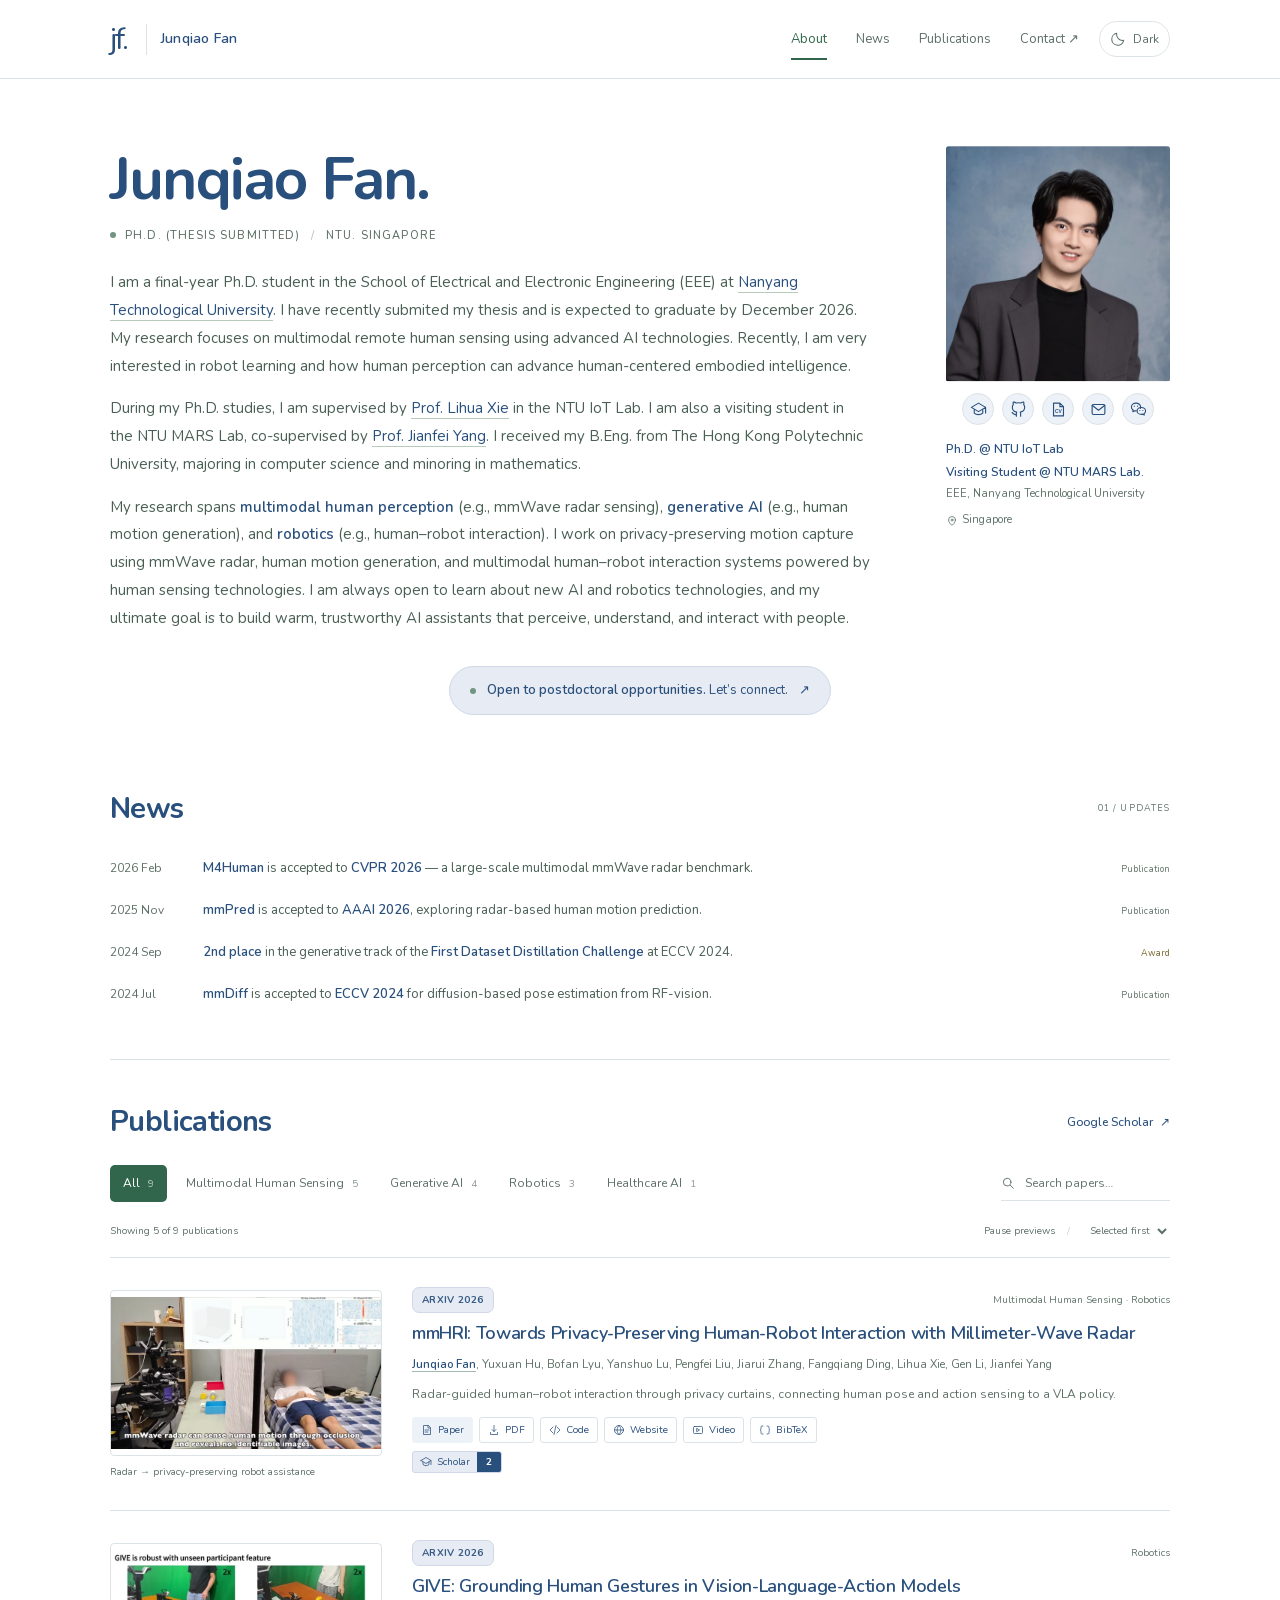
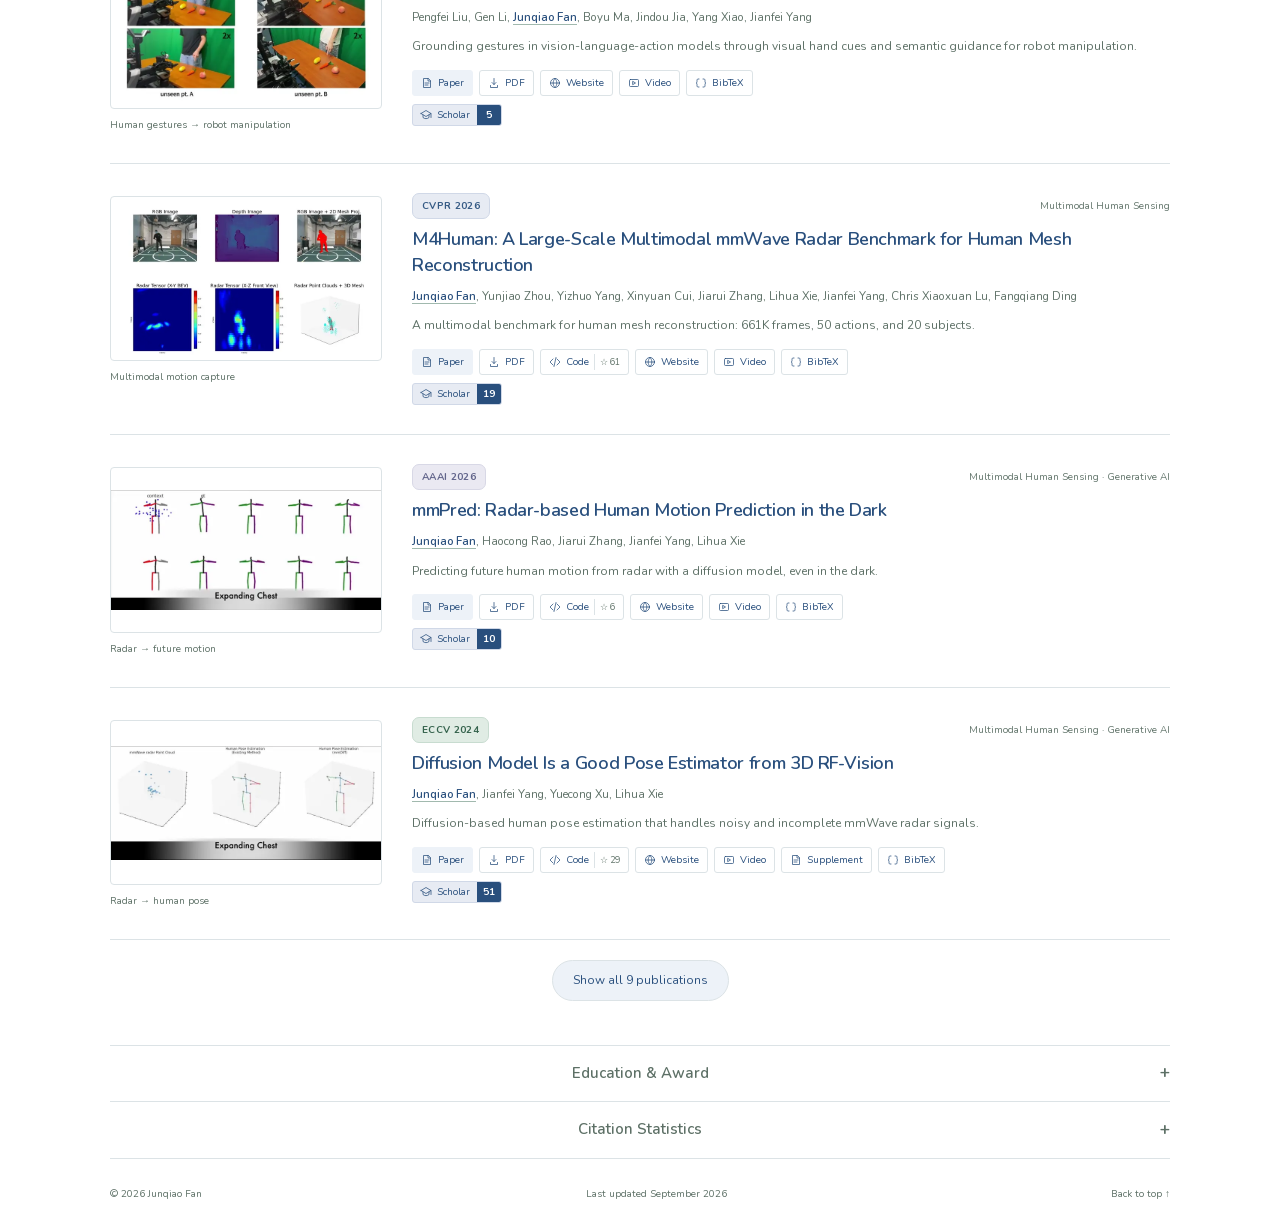
==== commit 088971b2: "Update verified Google Scholar citations" ====
--- a/index.html
+++ b/index.html
@@ -91,7 +91,7 @@
     <p class="pub-authors"><strong>Junqiao Fan</strong>, Yuxuan Hu, Bofan Lyu, Yanshuo Lu, Pengfei Liu, Jiarui Zhang, Fangqiang Ding, Lihua Xie, Gen Li, Jianfei Yang</p>
     <p class="pub-summary">Radar-guided human–robot interaction through privacy curtains, connecting human pose and action sensing to a VLA policy.</p>
     <div class="pub-links"><a class="pub-link paper-link" href="https://arxiv.org/abs/2609.34220" target="_blank" rel="noopener noreferrer"><svg aria-hidden="true" viewBox="0 0 24 24"><path d="M14 3H5v18h14V8Zm0 0v5h5M8 12h8M8 16h6"/></svg>Paper</a><a class="pub-link pdf-link" href="https://arxiv.org/pdf/2609.34220" target="_blank" rel="noopener noreferrer"><svg aria-hidden="true" viewBox="0 0 24 24"><path d="M12 3v12m-4-4 4 4 4-4M5 17v4h14v-4"/></svg>PDF</a><a class="pub-link code-link" href="https://github.com/FanJunqiao/mmHRI" target="_blank" rel="noopener noreferrer"><svg aria-hidden="true" viewBox="0 0 24 24"><path d="m8 6-6 6 6 6m8-12 6 6-6 6M14 3l-4 18"/></svg>Code</a><a class="pub-link website-link" href="https://fanjunqiao.github.io/mmHRI-site/" target="_blank" rel="noopener noreferrer"><svg aria-hidden="true" viewBox="0 0 24 24"><circle cx="12" cy="12" r="9"/><path d="M3 12h18M12 3c5 5 5 13 0 18-5-5-5-13 0-18"/></svg>Website</a><a class="pub-link video-link" href="assets/media/mmhri-demo.mp4" target="_blank" rel="noopener noreferrer"><svg aria-hidden="true" viewBox="0 0 24 24"><rect x="3" y="5" width="18" height="14" rx="2"/><path d="m10 9 5 3-5 3Z"/></svg>Video</a><a class="pub-link bib-link" href="assets/bib/mmhri.bib" download data-cite="mmhri" aria-label="BibTeX for mmHRI"><svg aria-hidden="true" viewBox="0 0 24 24"><path d="M8 4H6c-2 0-2 2-2 4v1c0 2-1 3-2 3 1 0 2 1 2 3v1c0 2 0 4 2 4h2m8-16h2c2 0 2 2 2 4v1c0 2 1 3 2 3-1 0-2 1-2 3v1c0 2 0 4-2 4h-2"/></svg>BibTeX</a></div>
-    <div class="pub-citations"><a class="pub-link citation-link" href="https://scholar.google.com/citations?view_op=view_citation&amp;hl=en&amp;user=5cEG4tIAAAAJ&amp;pagesize=100&amp;citation_for_view=5cEG4tIAAAAJ:8k81kl-MbHgC" target="_blank" rel="noopener noreferrer" title="Google Scholar · 2 citations · updated 2026-11-12T03:27:52Z" aria-label="Google Scholar: 2 citations for mmHRI"><span class="scholar-label"><svg aria-hidden="true" viewBox="0 0 24 24"><path d="m2 9 10-6 10 6-10 6L2 9Zm4 3v5c3 3 9 3 12 0v-5M22 9v8"/></svg>Scholar</span><span class="citation-count">2</span></a></div>
+    <div class="pub-citations"><a class="pub-link citation-link" href="https://scholar.google.com/citations?view_op=view_citation&amp;hl=en&amp;user=5cEG4tIAAAAJ&amp;pagesize=100&amp;citation_for_view=5cEG4tIAAAAJ:8k81kl-MbHgC" target="_blank" rel="noopener noreferrer" title="Google Scholar · 2 citations · updated 2026-11-17T03:28:10Z" aria-label="Google Scholar: 2 citations for mmHRI"><span class="scholar-label"><svg aria-hidden="true" viewBox="0 0 24 24"><path d="m2 9 10-6 10 6-10 6L2 9Zm4 3v5c3 3 9 3 12 0v-5M22 9v8"/></svg>Scholar</span><span class="citation-count">2</span></a></div>
     <template class="bibtex">@article{fan2026mmhri,
   title = {mmHRI: Towards Privacy-Preserving Human-Robot Interaction with Millimeter-Wave Radar},
   author = {Fan, Junqiao and Hu, Yuxuan and Lyu, Bofan and Lu, Yanshuo and Liu, Pengfei and Zhang, Jiarui and Ding, Fangqiang and Xie, Lihua and Li, Gen and Yang, Jianfei},
@@ -115,7 +115,7 @@
     <p class="pub-authors">Pengfei Liu, Gen Li, <strong>Junqiao Fan</strong>, Boyu Ma, Jindou Jia, Yang Xiao, Jianfei Yang</p>
     <p class="pub-summary">Grounding gestures in vision-language-action models through visual hand cues and semantic guidance for robot manipulation.</p>
     <div class="pub-links"><a class="pub-link paper-link" href="https://arxiv.org/abs/2606.13435" target="_blank" rel="noopener noreferrer"><svg aria-hidden="true" viewBox="0 0 24 24"><path d="M14 3H5v18h14V8Zm0 0v5h5M8 12h8M8 16h6"/></svg>Paper</a><a class="pub-link pdf-link" href="https://arxiv.org/pdf/2606.13435" target="_blank" rel="noopener noreferrer"><svg aria-hidden="true" viewBox="0 0 24 24"><path d="M12 3v12m-4-4 4 4 4-4M5 17v4h14v-4"/></svg>PDF</a><a class="pub-link website-link" href="https://luis-cloud-sg.github.io/GIVE-project/" target="_blank" rel="noopener noreferrer"><svg aria-hidden="true" viewBox="0 0 24 24"><circle cx="12" cy="12" r="9"/><path d="M3 12h18M12 3c5 5 5 13 0 18-5-5-5-13 0-18"/></svg>Website</a><a class="pub-link video-link" href="https://luis-cloud-sg.github.io/GIVE-project/static/videos/real_world/real-time%20experiments.mp4" target="_blank" rel="noopener noreferrer"><svg aria-hidden="true" viewBox="0 0 24 24"><rect x="3" y="5" width="18" height="14" rx="2"/><path d="m10 9 5 3-5 3Z"/></svg>Video</a><a class="pub-link bib-link" href="assets/bib/give.bib" download data-cite="give" aria-label="BibTeX for GIVE"><svg aria-hidden="true" viewBox="0 0 24 24"><path d="M8 4H6c-2 0-2 2-2 4v1c0 2-1 3-2 3 1 0 2 1 2 3v1c0 2 0 4 2 4h2m8-16h2c2 0 2 2 2 4v1c0 2 1 3 2 3-1 0-2 1-2 3v1c0 2 0 4-2 4h-2"/></svg>BibTeX</a></div>
-    <div class="pub-citations"><a class="pub-link citation-link" href="https://scholar.google.com/citations?view_op=view_citation&amp;hl=en&amp;user=5cEG4tIAAAAJ&amp;pagesize=100&amp;citation_for_view=5cEG4tIAAAAJ:UebtZRa9Y70C" target="_blank" rel="noopener noreferrer" title="Google Scholar · 5 citations · updated 2026-11-12T03:27:52Z" aria-label="Google Scholar: 5 citations for GIVE"><span class="scholar-label"><svg aria-hidden="true" viewBox="0 0 24 24"><path d="m2 9 10-6 10 6-10 6L2 9Zm4 3v5c3 3 9 3 12 0v-5M22 9v8"/></svg>Scholar</span><span class="citation-count">5</span></a></div>
+    <div class="pub-citations"><a class="pub-link citation-link" href="https://scholar.google.com/citations?view_op=view_citation&amp;hl=en&amp;user=5cEG4tIAAAAJ&amp;pagesize=100&amp;citation_for_view=5cEG4tIAAAAJ:UebtZRa9Y70C" target="_blank" rel="noopener noreferrer" title="Google Scholar · 5 citations · updated 2026-11-17T03:28:10Z" aria-label="Google Scholar: 5 citations for GIVE"><span class="scholar-label"><svg aria-hidden="true" viewBox="0 0 24 24"><path d="m2 9 10-6 10 6-10 6L2 9Zm4 3v5c3 3 9 3 12 0v-5M22 9v8"/></svg>Scholar</span><span class="citation-count">5</span></a></div>
     <template class="bibtex">@article{fan2026give,
   title = {GIVE: Grounding Human Gestures in Vision-Language-Action Models},
   author = {Liu, Pengfei and Li, Gen and Fan, Junqiao and Ma, Boyu and Jia, Jindou and Xiao, Yang and Yang, Jianfei},
@@ -139,7 +139,7 @@
     <p class="pub-authors"><strong>Junqiao Fan</strong>, Yunjiao Zhou, Yizhuo Yang, Xinyuan Cui, Jiarui Zhang, Lihua Xie, Jianfei Yang, Chris Xiaoxuan Lu, Fangqiang Ding</p>
     <p class="pub-summary">A multimodal benchmark for human mesh reconstruction: 661K frames, 50 actions, and 20 subjects.</p>
     <div class="pub-links"><a class="pub-link paper-link" href="https://openaccess.thecvf.com/content/CVPR2026/html/Fan_M4Human_A_Large-Scale_Multimodal_mmWave_Radar_Benchmark_for_Human_Mesh_CVPR_2026_paper.html" target="_blank" rel="noopener noreferrer"><svg aria-hidden="true" viewBox="0 0 24 24"><path d="M14 3H5v18h14V8Zm0 0v5h5M8 12h8M8 16h6"/></svg>Paper</a><a class="pub-link pdf-link" href="https://openaccess.thecvf.com/content/CVPR2026/papers/Fan_M4Human_A_Large-Scale_Multimodal_mmWave_Radar_Benchmark_for_Human_Mesh_CVPR_2026_paper.pdf" target="_blank" rel="noopener noreferrer"><svg aria-hidden="true" viewBox="0 0 24 24"><path d="M12 3v12m-4-4 4 4 4-4M5 17v4h14v-4"/></svg>PDF</a><a class="pub-link code-link" href="https://github.com/FanJunqiao/M4Human" target="_blank" rel="noopener noreferrer"><svg aria-hidden="true" viewBox="0 0 24 24"><path d="m8 6-6 6 6 6m8-12 6 6-6 6M14 3l-4 18"/></svg>Code<span class="stars" title="GitHub stars · 2026-09-29">☆ 61</span></a><a class="pub-link website-link" href="https://fanjunqiao.github.io/M4Human-site/" target="_blank" rel="noopener noreferrer"><svg aria-hidden="true" viewBox="0 0 24 24"><circle cx="12" cy="12" r="9"/><path d="M3 12h18M12 3c5 5 5 13 0 18-5-5-5-13 0-18"/></svg>Website</a><a class="pub-link video-link" href="https://fanjunqiao.github.io/M4Human-site/static/dataset_videos/combined_output_depth_43.mp4" target="_blank" rel="noopener noreferrer"><svg aria-hidden="true" viewBox="0 0 24 24"><rect x="3" y="5" width="18" height="14" rx="2"/><path d="m10 9 5 3-5 3Z"/></svg>Video</a><a class="pub-link bib-link" href="assets/bib/m4human.bib" download data-cite="m4human" aria-label="BibTeX for M4Human"><svg aria-hidden="true" viewBox="0 0 24 24"><path d="M8 4H6c-2 0-2 2-2 4v1c0 2-1 3-2 3 1 0 2 1 2 3v1c0 2 0 4 2 4h2m8-16h2c2 0 2 2 2 4v1c0 2 1 3 2 3-1 0-2 1-2 3v1c0 2 0 4-2 4h-2"/></svg>BibTeX</a></div>
-    <div class="pub-citations"><a class="pub-link citation-link" href="https://scholar.google.com/citations?view_op=view_citation&amp;hl=en&amp;user=5cEG4tIAAAAJ&amp;pagesize=100&amp;citation_for_view=5cEG4tIAAAAJ:LkGwnXOMwfcC" target="_blank" rel="noopener noreferrer" title="Google Scholar · 17 citations · updated 2026-11-12T03:27:52Z" aria-label="Google Scholar: 17 citations for M4Human"><span class="scholar-label"><svg aria-hidden="true" viewBox="0 0 24 24"><path d="m2 9 10-6 10 6-10 6L2 9Zm4 3v5c3 3 9 3 12 0v-5M22 9v8"/></svg>Scholar</span><span class="citation-count">17</span></a></div>
+    <div class="pub-citations"><a class="pub-link citation-link" href="https://scholar.google.com/citations?view_op=view_citation&amp;hl=en&amp;user=5cEG4tIAAAAJ&amp;pagesize=100&amp;citation_for_view=5cEG4tIAAAAJ:LkGwnXOMwfcC" target="_blank" rel="noopener noreferrer" title="Google Scholar · 19 citations · updated 2026-11-17T03:28:10Z" aria-label="Google Scholar: 19 citations for M4Human"><span class="scholar-label"><svg aria-hidden="true" viewBox="0 0 24 24"><path d="m2 9 10-6 10 6-10 6L2 9Zm4 3v5c3 3 9 3 12 0v-5M22 9v8"/></svg>Scholar</span><span class="citation-count">19</span></a></div>
     <template class="bibtex">@inproceedings{fan2026m4human,
   title = {M4Human: A Large-Scale Multimodal mmWave Radar Benchmark for Human Mesh Reconstruction},
   author = {Fan, Junqiao and Zhou, Yunjiao and Yang, Yizhuo and Cui, Xinyuan and Zhang, Jiarui and Xie, Lihua and Yang, Jianfei and Lu, Chris Xiaoxuan and Ding, Fangqiang},
@@ -164,7 +164,7 @@
     <p class="pub-authors"><strong>Junqiao Fan</strong>, Haocong Rao, Jiarui Zhang, Jianfei Yang, Lihua Xie</p>
     <p class="pub-summary">Predicting future human motion from radar with a diffusion model, even in the dark.</p>
     <div class="pub-links"><a class="pub-link paper-link" href="https://ojs.aaai.org/index.php/AAAI/article/view/37378" target="_blank" rel="noopener noreferrer"><svg aria-hidden="true" viewBox="0 0 24 24"><path d="M14 3H5v18h14V8Zm0 0v5h5M8 12h8M8 16h6"/></svg>Paper</a><a class="pub-link pdf-link" href="https://ojs.aaai.org/index.php/AAAI/article/download/37378/41340" target="_blank" rel="noopener noreferrer"><svg aria-hidden="true" viewBox="0 0 24 24"><path d="M12 3v12m-4-4 4 4 4-4M5 17v4h14v-4"/></svg>PDF</a><a class="pub-link code-link" href="https://github.com/FanJunqiao/mmPred" target="_blank" rel="noopener noreferrer"><svg aria-hidden="true" viewBox="0 0 24 24"><path d="m8 6-6 6 6 6m8-12 6 6-6 6M14 3l-4 18"/></svg>Code<span class="stars" title="GitHub stars · 2026-09-29">☆ 6</span></a><a class="pub-link website-link" href="https://fanjunqiao.github.io/mmPred-site/" target="_blank" rel="noopener noreferrer"><svg aria-hidden="true" viewBox="0 0 24 24"><circle cx="12" cy="12" r="9"/><path d="M3 12h18M12 3c5 5 5 13 0 18-5-5-5-13 0-18"/></svg>Website</a><a class="pub-link video-link" href="https://fanjunqiao.github.io/mmPred-site/static/videos/demo_small.mp4" target="_blank" rel="noopener noreferrer"><svg aria-hidden="true" viewBox="0 0 24 24"><rect x="3" y="5" width="18" height="14" rx="2"/><path d="m10 9 5 3-5 3Z"/></svg>Video</a><a class="pub-link bib-link" href="assets/bib/mmpred.bib" download data-cite="mmpred" aria-label="BibTeX for mmPred"><svg aria-hidden="true" viewBox="0 0 24 24"><path d="M8 4H6c-2 0-2 2-2 4v1c0 2-1 3-2 3 1 0 2 1 2 3v1c0 2 0 4 2 4h2m8-16h2c2 0 2 2 2 4v1c0 2 1 3 2 3-1 0-2 1-2 3v1c0 2 0 4-2 4h-2"/></svg>BibTeX</a></div>
-    <div class="pub-citations"><a class="pub-link citation-link" href="https://scholar.google.com/citations?view_op=view_citation&amp;hl=en&amp;user=5cEG4tIAAAAJ&amp;pagesize=100&amp;citation_for_view=5cEG4tIAAAAJ:_FxGoFyzp5QC" target="_blank" rel="noopener noreferrer" title="Google Scholar · 10 citations · updated 2026-11-12T03:27:52Z" aria-label="Google Scholar: 10 citations for mmPred"><span class="scholar-label"><svg aria-hidden="true" viewBox="0 0 24 24"><path d="m2 9 10-6 10 6-10 6L2 9Zm4 3v5c3 3 9 3 12 0v-5M22 9v8"/></svg>Scholar</span><span class="citation-count">10</span></a></div>
+    <div class="pub-citations"><a class="pub-link citation-link" href="https://scholar.google.com/citations?view_op=view_citation&amp;hl=en&amp;user=5cEG4tIAAAAJ&amp;pagesize=100&amp;citation_for_view=5cEG4tIAAAAJ:_FxGoFyzp5QC" target="_blank" rel="noopener noreferrer" title="Google Scholar · 10 citations · updated 2026-11-17T03:28:10Z" aria-label="Google Scholar: 10 citations for mmPred"><span class="scholar-label"><svg aria-hidden="true" viewBox="0 0 24 24"><path d="m2 9 10-6 10 6-10 6L2 9Zm4 3v5c3 3 9 3 12 0v-5M22 9v8"/></svg>Scholar</span><span class="citation-count">10</span></a></div>
     <template class="bibtex">@article{fan2026mmpred,
   title = {mmPred: Radar-based Human Motion Prediction in the Dark},
   author = {Fan, Junqiao and Rao, Haocong and Zhang, Jiarui and Yang, Jianfei and Xie, Lihua},
@@ -192,7 +192,7 @@
     <p class="pub-authors"><strong>Junqiao Fan</strong>, Jianfei Yang, Yuecong Xu, Lihua Xie</p>
     <p class="pub-summary">Diffusion-based human pose estimation that handles noisy and incomplete mmWave radar signals.</p>
     <div class="pub-links"><a class="pub-link paper-link" href="https://arxiv.org/abs/2403.16198" target="_blank" rel="noopener noreferrer"><svg aria-hidden="true" viewBox="0 0 24 24"><path d="M14 3H5v18h14V8Zm0 0v5h5M8 12h8M8 16h6"/></svg>Paper</a><a class="pub-link pdf-link" href="https://www.ecva.net/papers/eccv_2024/papers_ECCV/papers/02408.pdf" target="_blank" rel="noopener noreferrer"><svg aria-hidden="true" viewBox="0 0 24 24"><path d="M12 3v12m-4-4 4 4 4-4M5 17v4h14v-4"/></svg>PDF</a><a class="pub-link code-link" href="https://github.com/FanJunqiao/mmDiff" target="_blank" rel="noopener noreferrer"><svg aria-hidden="true" viewBox="0 0 24 24"><path d="m8 6-6 6 6 6m8-12 6 6-6 6M14 3l-4 18"/></svg>Code<span class="stars" title="GitHub stars · 2026-09-29">☆ 29</span></a><a class="pub-link website-link" href="https://fanjunqiao.github.io/mmDiff-site/" target="_blank" rel="noopener noreferrer"><svg aria-hidden="true" viewBox="0 0 24 24"><circle cx="12" cy="12" r="9"/><path d="M3 12h18M12 3c5 5 5 13 0 18-5-5-5-13 0-18"/></svg>Website</a><a class="pub-link video-link" href="https://fanjunqiao.github.io/mmDiff-site/static/videos/mmDiff%20site.mp4" target="_blank" rel="noopener noreferrer"><svg aria-hidden="true" viewBox="0 0 24 24"><rect x="3" y="5" width="18" height="14" rx="2"/><path d="m10 9 5 3-5 3Z"/></svg>Video</a><a class="pub-link supplement-link" href="https://www.ecva.net/papers/eccv_2024/papers_ECCV/papers/02408-supp.pdf" target="_blank" rel="noopener noreferrer"><svg aria-hidden="true" viewBox="0 0 24 24"><path d="M14 3H5v18h14V8Zm0 0v5h5M8 12h8M8 16h6"/></svg>Supplement</a><a class="pub-link bib-link" href="assets/bib/mmdiff.bib" download data-cite="mmdiff" aria-label="BibTeX for mmDiff"><svg aria-hidden="true" viewBox="0 0 24 24"><path d="M8 4H6c-2 0-2 2-2 4v1c0 2-1 3-2 3 1 0 2 1 2 3v1c0 2 0 4 2 4h2m8-16h2c2 0 2 2 2 4v1c0 2 1 3 2 3-1 0-2 1-2 3v1c0 2 0 4-2 4h-2"/></svg>BibTeX</a></div>
-    <div class="pub-citations"><a class="pub-link citation-link" href="https://scholar.google.com/citations?view_op=view_citation&amp;hl=en&amp;user=5cEG4tIAAAAJ&amp;pagesize=100&amp;citation_for_view=5cEG4tIAAAAJ:zYLM7Y9cAGgC" target="_blank" rel="noopener noreferrer" title="Google Scholar · 49 citations · updated 2026-11-12T03:27:52Z" aria-label="Google Scholar: 49 citations for mmDiff"><span class="scholar-label"><svg aria-hidden="true" viewBox="0 0 24 24"><path d="m2 9 10-6 10 6-10 6L2 9Zm4 3v5c3 3 9 3 12 0v-5M22 9v8"/></svg>Scholar</span><span class="citation-count">49</span></a></div>
+    <div class="pub-citations"><a class="pub-link citation-link" href="https://scholar.google.com/citations?view_op=view_citation&amp;hl=en&amp;user=5cEG4tIAAAAJ&amp;pagesize=100&amp;citation_for_view=5cEG4tIAAAAJ:zYLM7Y9cAGgC" target="_blank" rel="noopener noreferrer" title="Google Scholar · 51 citations · updated 2026-11-17T03:28:10Z" aria-label="Google Scholar: 51 citations for mmDiff"><span class="scholar-label"><svg aria-hidden="true" viewBox="0 0 24 24"><path d="m2 9 10-6 10 6-10 6L2 9Zm4 3v5c3 3 9 3 12 0v-5M22 9v8"/></svg>Scholar</span><span class="citation-count">51</span></a></div>
     <template class="bibtex">@inproceedings{fan2024mmdiff,
   title = {Diffusion Model Is a Good Pose Estimator from 3D RF-Vision},
   author = {Fan, Junqiao and Yang, Jianfei and Xu, Yuecong and Xie, Lihua},
@@ -241,7 +241,7 @@
     <p class="pub-authors"><strong>Junqiao Fan</strong>, Pengfei Liu, Haocong Rao</p>
     <p class="pub-summary">A spatial Mamba diffusion model with residual-DCT motion encoding for coherent, diverse human motion prediction.</p>
     <div class="pub-links"><a class="pub-link paper-link" href="https://arxiv.org/abs/2512.00355" target="_blank" rel="noopener noreferrer"><svg aria-hidden="true" viewBox="0 0 24 24"><path d="M14 3H5v18h14V8Zm0 0v5h5M8 12h8M8 16h6"/></svg>Paper</a><a class="pub-link pdf-link" href="https://arxiv.org/pdf/2512.00355" target="_blank" rel="noopener noreferrer"><svg aria-hidden="true" viewBox="0 0 24 24"><path d="M12 3v12m-4-4 4 4 4-4M5 17v4h14v-4"/></svg>PDF</a><a class="pub-link bib-link" href="assets/bib/smamdiff.bib" download data-cite="smamdiff" aria-label="BibTeX for SMamDiff"><svg aria-hidden="true" viewBox="0 0 24 24"><path d="M8 4H6c-2 0-2 2-2 4v1c0 2-1 3-2 3 1 0 2 1 2 3v1c0 2 0 4 2 4h2m8-16h2c2 0 2 2 2 4v1c0 2 1 3 2 3-1 0-2 1-2 3v1c0 2 0 4-2 4h-2"/></svg>BibTeX</a></div>
-    <div class="pub-citations"><a class="pub-link citation-link" href="https://scholar.google.com/citations?view_op=view_citation&amp;hl=en&amp;user=5cEG4tIAAAAJ&amp;pagesize=100&amp;citation_for_view=5cEG4tIAAAAJ:ufrVoPGSRksC" target="_blank" rel="noopener noreferrer" title="Google Scholar · 2 citations · updated 2026-11-12T03:27:52Z" aria-label="Google Scholar: 2 citations for SMamDiff"><span class="scholar-label"><svg aria-hidden="true" viewBox="0 0 24 24"><path d="m2 9 10-6 10 6-10 6L2 9Zm4 3v5c3 3 9 3 12 0v-5M22 9v8"/></svg>Scholar</span><span class="citation-count">2</span></a></div>
+    <div class="pub-citations"><a class="pub-link citation-link" href="https://scholar.google.com/citations?view_op=view_citation&amp;hl=en&amp;user=5cEG4tIAAAAJ&amp;pagesize=100&amp;citation_for_view=5cEG4tIAAAAJ:ufrVoPGSRksC" target="_blank" rel="noopener noreferrer" title="Google Scholar · 2 citations · updated 2026-11-17T03:28:10Z" aria-label="Google Scholar: 2 citations for SMamDiff"><span class="scholar-label"><svg aria-hidden="true" viewBox="0 0 24 24"><path d="m2 9 10-6 10 6-10 6L2 9Zm4 3v5c3 3 9 3 12 0v-5M22 9v8"/></svg>Scholar</span><span class="citation-count">2</span></a></div>
     <template class="bibtex">@inproceedings{fan2025smamdiff,
   title = {SMamDiff: Spatial Mamba for Stochastic Human Motion Prediction},
   author = {Fan, Junqiao and Liu, Pengfei and Rao, Haocong},
@@ -293,7 +293,7 @@
     <p class="pub-authors"><strong>Junqiao Fan</strong>, Xuehe Wang, Yanxiang Guo, Xiping Hu, Bin Hu</p>
     <p class="pub-summary">Federated learning for secure, privacy-preserving intelligence in connected healthcare.</p>
     <div class="pub-links"><a class="pub-link paper-link" href="https://doi.org/10.1109/MWC.008.00475" target="_blank" rel="noopener noreferrer"><svg aria-hidden="true" viewBox="0 0 24 24"><path d="M14 3H5v18h14V8Zm0 0v5h5M8 12h8M8 16h6"/></svg>Paper</a><a class="pub-link bib-link" href="assets/bib/iomt.bib" download data-cite="iomt" aria-label="BibTeX for Secure IoMT"><svg aria-hidden="true" viewBox="0 0 24 24"><path d="M8 4H6c-2 0-2 2-2 4v1c0 2-1 3-2 3 1 0 2 1 2 3v1c0 2 0 4 2 4h2m8-16h2c2 0 2 2 2 4v1c0 2 1 3 2 3-1 0-2 1-2 3v1c0 2 0 4-2 4h-2"/></svg>BibTeX</a></div>
-    <div class="pub-citations"><a class="pub-link citation-link" href="https://scholar.google.com/citations?view_op=view_citation&amp;hl=en&amp;user=5cEG4tIAAAAJ&amp;pagesize=100&amp;citation_for_view=5cEG4tIAAAAJ:Tyk-4Ss8FVUC" target="_blank" rel="noopener noreferrer" title="Google Scholar · 42 citations · updated 2026-11-12T03:27:52Z" aria-label="Google Scholar: 42 citations for Secure IoMT"><span class="scholar-label"><svg aria-hidden="true" viewBox="0 0 24 24"><path d="m2 9 10-6 10 6-10 6L2 9Zm4 3v5c3 3 9 3 12 0v-5M22 9v8"/></svg>Scholar</span><span class="citation-count">42</span></a></div>
+    <div class="pub-citations"><a class="pub-link citation-link" href="https://scholar.google.com/citations?view_op=view_citation&amp;hl=en&amp;user=5cEG4tIAAAAJ&amp;pagesize=100&amp;citation_for_view=5cEG4tIAAAAJ:Tyk-4Ss8FVUC" target="_blank" rel="noopener noreferrer" title="Google Scholar · 42 citations · updated 2026-11-17T03:28:10Z" aria-label="Google Scholar: 42 citations for Secure IoMT"><span class="scholar-label"><svg aria-hidden="true" viewBox="0 0 24 24"><path d="m2 9 10-6 10 6-10 6L2 9Zm4 3v5c3 3 9 3 12 0v-5M22 9v8"/></svg>Scholar</span><span class="citation-count">42</span></a></div>
     <template class="bibtex">@article{fan2022iomt,
   title = {Federated Learning Driven Secure Internet of Medical Things},
   author = {Fan, Junqiao and Wang, Xuehe and Guo, Yanxiang and Hu, Xiping and Hu, Bin},
@@ -325,7 +325,7 @@
     </div>
     <section class="research-stats" aria-label="Research statistics">
       <!-- METRICS:START -->
-<details class="stats-disclosure"><summary>Citation Statistics<span class="disclosure-icon" aria-hidden="true"></span></summary><div class="stats-content"><div class="stats-grid"><div class="stat"><span class="stat-number">9</span><span class="stat-label">Publications</span></div><div class="stat"><span class="stat-number">132</span><span class="stat-label">Citations</span></div><div class="stat"><span class="stat-number">5</span><span class="stat-label">h-index</span></div><div class="stat"><span class="stat-number">4</span><span class="stat-label">i10-index</span></div></div><p class="stats-note">Author-wide citation metrics · <a href="https://scholar.google.com/citations?user=5cEG4tIAAAAJ&amp;hl=en&amp;pagesize=100" target="_blank" rel="noopener noreferrer">Google Scholar snapshot</a> · <time datetime="2026-11-12T03:27:52Z">2026-11-12T03:27:52Z</time></p></div></details>
+<details class="stats-disclosure"><summary>Citation Statistics<span class="disclosure-icon" aria-hidden="true"></span></summary><div class="stats-content"><div class="stats-grid"><div class="stat"><span class="stat-number">9</span><span class="stat-label">Publications</span></div><div class="stat"><span class="stat-number">137</span><span class="stat-label">Citations</span></div><div class="stat"><span class="stat-number">5</span><span class="stat-label">h-index</span></div><div class="stat"><span class="stat-number">4</span><span class="stat-label">i10-index</span></div></div><p class="stats-note">Author-wide citation metrics · <a href="https://scholar.google.com/citations?user=5cEG4tIAAAAJ&amp;hl=en&amp;pagesize=100" target="_blank" rel="noopener noreferrer">Google Scholar snapshot</a> · <time datetime="2026-11-17T03:28:10Z">2026-11-17T03:28:10Z</time></p></div></details>
       <!-- METRICS:END -->
     </section>
   </main>
